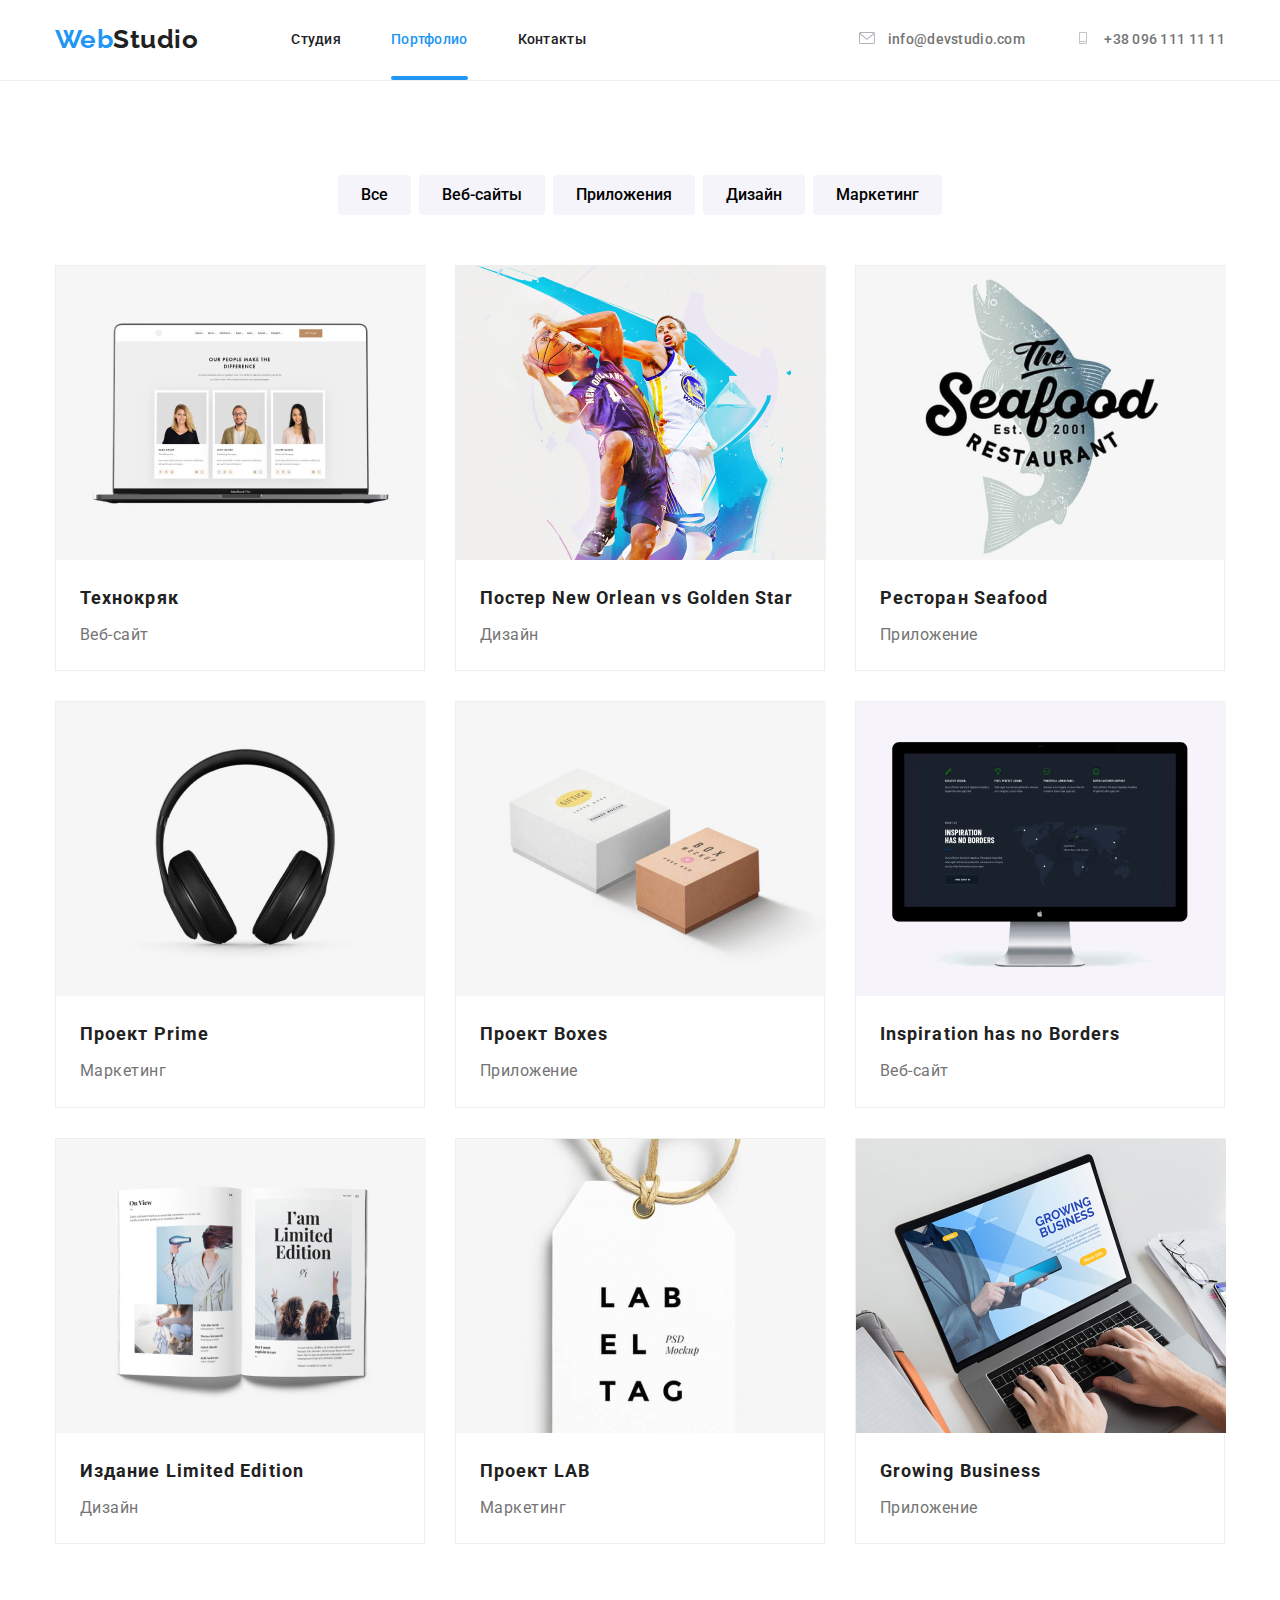
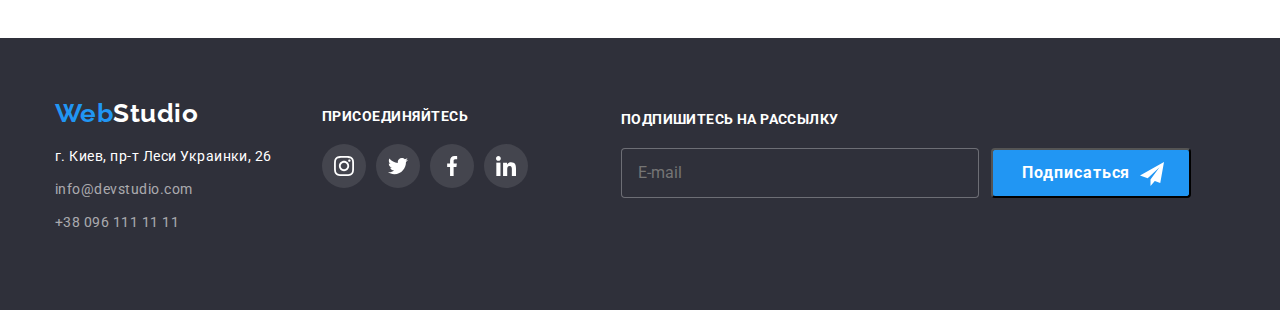
==== portfolio.html @ 2c4e2c02 "перенос файлов из дз7" ====
<!DOCTYPE html>
<html lang="ru">
<head>
    <meta charset="UTF-8">
    <meta name="viewport" content="width=device-width, initial-scale=1.0">
    <title>Document</title>
    <link href="https://fonts.googleapis.com/css2?family=Raleway:wght@700&family=Roboto:wght@400;500;700;900&display=swap" rel="stylesheet">
    <link rel="stylesheet" href="https://cdnjs.cloudflare.com/ajax/libs/modern-normalize/1.0.0/modern-normalize.min.css">
    <link rel="stylesheet" href="./css/main.min.css">
</head>
<body class="body">
    <!--шапка сайта-->
    <header class="page-header">
        <div class="container main-nav">
            <nav class="main-nav">
                <a class="link-logo" href="./index.html"> <span class="logo-web">Web</span>Studio
                </a>
    
                <ul class="site-nav list">
                    <li class="navigation-list"> <a href="./index.html" class="links-transition menu-link">Студия</a></li>
                    <li class="navigation-list"> <a href="./portfolio.html" class="current links-transition menu-link">Портфолио</a></li>
                    <li class="navigation-list"> <a href="" class="links-transition menu-link">Контакты</a></li>
                </ul>
            </nav>
    
        <ul class="auth-nav list">
            <li class="list-contacts">
                <a class="link-auth-nav-svg links-transition" href="mailto:info@devstudio.com">
                    <svg class="auth-nav-svg">
                        <use href="./image/sprite.svg#icon-mail"></use>
                    </svg>
                    info@devstudio.com</a></li>
            <li class="list-contacts">
                <a class="link-auth-nav-svg links-transition" href="tel:+380961111111">
                    <svg class="auth-nav-svg">
                        <use href="./image/sprite.svg#icon-tel"></use>
                    </svg>
                    +38 096 111 11 11</a>
            </li>
        </ul>
        </div>
    </header>
    <main>
        <!--панель переключения -->
        <section class="section section-button">
            <div class="container">
            <h1 class="hidden-title"> Все портфолио студии</h1>
                <ul class="list button-list">
                <li class="list-our-button"> <button class="switch-button" type="button">Все</button></li>
                <li class="list-our-button"> <button class="switch-button" type="button">Веб-сайты</button></li>
                <li class="list-our-button"> <button class="switch-button" type="button">Приложения</button></li>
                <li class="list-our-button"> <button class="switch-button" type="button">Дизайн</button></li>
                <li class="list-our-button"> <button class="switch-button" type="button">Маркетинг</button></li>
            </ul>
            </div>
        </section>
        <!--все портфолио-->
        <section class="section section-cards"> 
            <div class="container">
            <ul class="list all-portfolio-list">
                <li class="box portfolio-card">           
                    <a class="portfolio-link" href="">
                        <div class="image-thumb">
                        <img src="./image/portfolio1.jpg" alt="отображен веб-сайт Технокряк на ноутбуке" width="370">
                        <p class="overlay">Технокряк это современная площадка распространения коронавируса. Компании используют эту платформу для цифрового
                        шпионажа и атак на защищённые сервера конкурентов.</p>
                        </div>
                    <div class="portfolio-padding">
                    <h2 class="portfolio-name">Технокряк</h2>
                    <p class="section-text-type">Веб-сайт</p>
                    </div>
                    </a>
                </li>
                <li class="box portfolio-card">
                    <a class="portfolio-link" href=""><img src="./image/portfolio2.jpg" alt="изображение постера Новый Орлеан" width="370">
                    <div class="portfolio-padding">  
                    <h2 class="portfolio-name">Постер New Orlean vs Golden Star</h2>
                    <p class="section-text-type"> Дизайн</p>
                    </div>
                    </a>
                </li>
                <li class="box portfolio-card">
                    <a class="portfolio-link" href=""><img src="./image/portfolio3.jpg" alt="логотип ресторана СиФуд" width="370">
                    <div class="portfolio-padding">
                    <h2 class="portfolio-name">Ресторан Seafood</h2>
                    <p class="section-text-type">Приложение</p>
                    </div>
                    </a>
                </li>
                <li class="box portfolio-card">
                    <a class="portfolio-link" href=""><img src="./image/portfolio4.jpg" alt="большие наушники" width="370">
                    <div class="portfolio-padding">   
                    <h2 class="portfolio-name">Проект Prime</h2>
                    <p class="section-text-type">Маркетинг</p>
                    </div>
                    </a>
                </li>
                <li class="box portfolio-card">
                    <a class="portfolio-link" href=""><img src="./image/portfolio5.jpg" alt="две коробки" width="370">
                    <div class="portfolio-padding">
                    <h2 class="portfolio-name">Проект Boxes</h2>
                    <p class="section-text-type">Приложение</p>
                    </div>
                    </a>
                </li>
                <li class="box portfolio-card">
                    <a class="portfolio-link" href=""><img src="./image/portfolio6.jpg" alt="монитор компьютера" width="370">
                    <div class="portfolio-padding">
                    <h2 class="portfolio-name">Inspiration has no Borders</h2>
                    <p class="section-text-type">Веб-сайт</p>
                    </div>
                    </a>
                </li>
                <li class="box portfolio-card">
                    <a class="portfolio-link" href=""><img src="./image/portfolio7.jpg" alt="раскрытый журнал" width="370">
                    
                    <div class="portfolio-padding">    
                    <h2 class="portfolio-name">Издание Limited Edition</h2>
                    <p class="section-text-type">Дизайн</p>
                    </div>
                    </a>
                </li>
                <li class="box portfolio-card">
                    <a class="portfolio-link" href=""><img src="./image/portfolio8.jpg" alt="карточка с логотипом лаб" width="370">
                    <div class="portfolio-padding">
                    <h2 class="portfolio-name">Проект LAB</h2>
                    <p class="section-text-type">Маркетинг</p>
                    </div>
                    </a>
                </li>
                <li class="box portfolio-card">
                    <a class="portfolio-link" href=""><img src="./image/portfolio9.jpg" alt="человек работает за ноутбуком" width="370">
                    <div class="portfolio-padding">
                    <h2 class="portfolio-name">Growing Business</h2>
                    <p class="section-text-type">Приложение</p>
                    </div>
                    </a>
                </li>
            </ul>
            </div>
        </section>
    </main>
    <!--Футер-->
    <footer class="page-footer">
        <div class=" container all-footer-container">
            <div class="box-adress-main">
                <a class="logo-footer" href="./index.html">
                    <span class="logo-web">Web</span>Studio
                </a>
                <address>
                    <ul class="adress-ul">
                        <li class="adress-items"><a class="address" href="https://goo.gl/maps/zpj7TdcQ5fywLmtB6"
                                target="_blank">г. Киев, пр-т Леси Украинки, 26</a></li>
                        <li class="adress-items"><a class="address-auth"
                                href="mailto:info@devstudio.com">info@devstudio.com</a></li>
                        <li class="adress-items"><a class="address-auth" href="tel:+380961111111">+38 096 111 11 11</a></li>
                    </ul>
                </address>
            </div>
            <div class="box-social-link">
                <p class="text-footer">присоединяйтесь</p>
                <ul class="list list-social-footer">
                    <li class="list-item-footer">
                        <a href="" class="social-item-footer">
                            <svg class="social-svg-footer">
                                <use href="./image/sprite.svg#icon-instagram2"></use>
                            </svg>
                        </a>
                    </li>
                    <li class="list-item-footer">
                        <a href="" class="social-item-footer">
                            <svg class="social-svg-footer">
                                <use href="./image/sprite.svg#icon-twitter1"></use>
                            </svg>
                        </a>
                    </li>
                    <li class="list-item-footer">
                        <a href="" class="social-item-footer">
                            <svg class="social-svg-footer">
                                <use href="./image/sprite.svg#icon-facebook1"></use>
                            </svg>
                        </a>
                    </li>
                    <li class="list-item-footer">
                        <a href="" class="social-item-footer">
                            <svg class="social-svg-footer">
                                <use href="./image/sprite.svg#icon-linkedin1"></use>
                            </svg>
                        </a>
                    </li>
                </ul>
            </div>
            <div class="box-mailing">
                <p class="text-mailing">Подпишитесь на рассылку</p>
                <form class="mailing-btn-wraper" action="#">
                    <label class="mailing-label">
                        <input type="mail" name="E-mail" class="mail-input-wraper" placeholder="E-mail">
                    </label>
                    <button type="submit" class="btn-for-mailing">Подписаться
                        <span class="position-svg-icon"><svg class="my-send-icon">
                                <use href="./image/sprite.svg#icon-icon-telegram"></use>
                            </svg>
                        </span>
                    </button>
                </form>
            </div>
        </div>
    </footer>
</body>

</html>
---- css/main.min.css ----
html{box-sizing:border-box}*,*::before,*::after{box-sizing:inherit}*::before,*::after{margin:0;padding:0}img{display:block}.body{color:var(--primary-text-color);background:var(--bg-primary);font-family:Roboto, sans-serif;font-weight:700;letter-spacing:0.03em;margin:0}input{font-family:inherit}.list{list-style:none;margin:0;padding:0}.container{width:1200px;padding-left:15px;padding-right:15px;margin-left:auto;margin-right:auto}:root{--primary-text-color: #212121;--secondary-text-color: #757575;--accent-color: #2196f3;--secondary-accent-color: #ffffff;--contacts-text-footer: rgba(255, 255, 255, 0.6);--bg-header: #ffffff;--bg-hero: #c4c4c4;--bg-footer: #2f303a;--bg-primary: #ffffff;--bg-secondary: #f5f4fa;--bg-box: #ffffff;--border-bottom: #ececec;--shadow: rgba(47, 48, 58, 0.4);--border-clients: #afb1b8;--logo-color: #afb1b8}.visually-hidden{position:absolute !important;clip:rect(1px 1px 1px 1px);clip:rect(1px, 1px, 1px, 1px);padding:0 !important;border:0 !important;height:1px !important;width:1px !important;overflow:hidden}.link-logo{color:var(--primary-text-color);text-decoration:none;font-family:Raleway, sans-serif;font-size:26px;line-height:1.19;margin-right:93px;padding-top:24px;padding-bottom:25px;transition:color 250ms cubic-bezier(0.4, 0, 0.2, 1)}.link-logo:hover,.link-logo:focus{color:var(--accent-color)}.logo-web{color:var(--accent-color);font-family:Raleway, sans-serif;font-size:26px;line-height:1.19}.logo-web:hover,.logo-web:focus{color:var(--accent-color)}.logo-footer{color:var(--secondary-accent-color);text-decoration:none;font-family:Raleway, sans-serif;font-size:26px;line-height:1.19;margin-bottom:20px;transition:color 250ms cubic-bezier(0.4, 0, 0.2, 1)}.logo-footer:hover,.logo-footer:focus{color:var(--accent-color)}.page-header{text-decoration-color:none;background:var(--bg-header);border-bottom:1px solid var(--border-bottom);margin:0px;padding:0px}.main-nav{display:flex;align-items:center}.site-nav a{color:var(--primary-text-color);text-decoration:none;font-weight:500;font-size:14px;line-height:1.14;letter-spacing:0.02em;display:block;padding-top:32px;padding-bottom:32px}.navigation-list{margin-right:50px;padding:0px}.navigation-list:last-child{margin-right:0px}.links-transition{transition:color 250ms cubic-bezier(0.4, 0, 0.2, 1)}.menu-link{position:relative}.menu-link::after{content:"";display:block;width:100%;height:4px;border-radius:2px;background-color:var(--accent-color);position:absolute;left:0;bottom:0;opacity:0;transition:color 250ms cubic-bezier(0.4, 0, 0.2, 1)}.menu-link:hover::after{opacity:1;color:var(--accent-color)}.current::after{opacity:1;color:var(--accent-color)}.site-nav{display:flex}.site-nav a:hover,.site-nav a:focus{color:var(--accent-color)}.site-nav .current{color:var(--accent-color)}.auth-nav{display:flex;margin-left:auto}.auth-nav-svg{fill:var(--logo-color);width:16px;height:12px;margin-right:10px}.link-auth-nav-svg:hover svg,.link-auth-nav-svg:focus svg{fill:var(--accent-color)}.list-contacts{display:flex}.list-contacts:hover,.list-contacts:focus{fill:var(--accent-color)}.auth-nav .list-contacts+.list-contacts{margin-left:50px}.auth-nav a{color:var(--secondary-text-color);text-decoration:none;font-weight:500;font-size:14px;line-height:1.14;letter-spacing:0.02em;padding-top:32px;padding-bottom:32px}.auth-nav a:hover,.auth-nav a:focus{color:var(--accent-color)}.hero{background:var(--bg-hero);text-align:center;background-image:linear-gradient(to right, var(--shadow), var(--shadow)),url(../image/img-bg.jpg);max-width:1600px;height:600px;background-repeat:no-repeat;background-size:cover;background-position:x 0px y 80px;margin-right:auto;margin-left:auto;padding-top:200px;padding-bottom:200px}.hero-title{color:var(--secondary-accent-color);font-weight:900;font-size:44px;line-height:1.36;text-align:center;letter-spacing:0.06em;text-transform:uppercase;margin-top:0;margin-bottom:30px;padding-left:0px;padding-right:0px}.hero-button{display:inline-block;color:var(--secondary-accent-color);background:var(--accent-color);border-radius:4px;padding-left:32px;padding-right:32px;padding-top:10px;padding-bottom:10px;min-width:136px;border:1px solid transparent;cursor:pointer;font-family:inherit;font-weight:700;font-size:16px;line-height:1.88;text-align:center;letter-spacing:0.06em}.section{padding-top:94px;margin-bottom:0px}.benefits{display:flex}.list-box-first{width:270px}.list-box-first+.list-box-first{margin:0px 0px 0px 30px;padding:0px}.list-box-first::before{display:block;content:"";height:120px;background-color:var(--bg-secondary);background-size:70px 70px;background-repeat:no-repeat;background-position:center;border-radius:4px;margin:0px 0px 30px 0px}.list-item-svg1::before{background-image:url(../image/svg1.svg)}.list-item-clock2::before{background-image:url(../image/clock2.svg)}.list-item-diagram3::before{background-image:url(../image/diagram3.svg)}.list-item-astronaut4::before{background-image:url(../image/astronaut4.svg)}.section-title{font-size:14px;line-height:1.14;text-transform:uppercase;margin:0px 0px 10px 0px;padding:0px}.section-text{color:var(--secondary-text-color);font-weight:400;font-size:14px;line-height:1.71;margin:0px;padding:0px}.section-main-title{font-size:36px;line-height:1.17;text-align:center;margin-bottom:50px;margin-top:0px;padding:0px}.images-work{display:flex}.list-box-secondary+.list-box-secondary{margin:0px 0px 0px 30px;padding:0px}.pading{padding-bottom:94px}.work-thumb{position:relative}.wraper-text-name{width:370px;height:70px;background-color:rgba(47,48,58,0.8);position:absolute;display:flex;bottom:0;left:0}.text-name{display:flex;justify-content:center;align-items:center;font-style:normal;font-weight:700;font-size:14px;line-height:1.17;text-align:center;text-transform:uppercase;margin:auto;padding:0px;color:var(--secondary-accent-color)}.section-team{background:var(--bg-secondary);margin:0px;padding-top:94px;padding-bottom:94px}.secondary-margine{margin-top:0px}.team-boxes{display:flex}.team-items{width:270px;text-align:center;box-shadow:0px 1px 3px rgba(0,0,0,0.12),0px 1px 1px rgba(0,0,0,0.14),0px 2px 1px rgba(0,0,0,0.2);border-radius:0px 0px 4px 4px}.team-items+.team-items{margin:0px 0px 0px 30px}.team-name{font-weight:500;font-size:16px;line-height:1.19;margin-top:30px;margin-bottom:10px;padding:0px}.section-text-profession{color:var(--secondary-text-color);font-weight:400;font-size:16px;line-height:1.19;margin-bottom:16px;padding:0px}.social-list{display:flex;justify-content:space-between}.social-list-svg{fill:var(--logo-color);width:20px;height:20px;transition:fill 250ms cubic-bezier(0.4, 0, 0.2, 1)}.social-list-link{display:flex;justify-content:center;align-items:center;width:44px;height:44px;border-radius:50%;transition:background-color 250ms cubic-bezier(0.4, 0, 0.2, 1)}.social-list-link:hover,.social-list-link:focus{background-color:var(--accent-color)}.social-list-link:hover svg,.social-list-link:focus svg{fill:var(--secondary-accent-color)}.team-list-content-wrapper{padding-left:32px;padding-right:32px;padding-bottom:30px}.third-margin{margin:0px 0px 50px 0px}.section-clients{margin:0px;padding-top:94px;padding-bottom:94px}.clients-box{display:flex;justify-content:center}.clients-link{display:flex;justify-content:center;align-items:center;width:168px;height:90px}.clients-link:hover svg,.clients-link:focus svg{fill:var(--accent-color)}.clients-list-icon{fill:var(--logo-color);transition:fill 250ms cubic-bezier(0.4, 0, 0.2, 1)}.clients-list-icon:hover,.clients-list-icon:focus{fill:var(--accent-color)}.clients-margin{border:1px solid var(--border-clients);border-radius:4px;transition:color 250ms cubic-bezier(0.4, 0, 0.2, 1)}.clients-margin:hover,.clients-margin:focus{border:1px solid var(--accent-color)}.clients-margin+.clients-margin{margin:0px 0px 0px 30px}.page-footer{background:var(--bg-footer);padding-top:60px;padding-bottom:60px}.adress-ul{list-style:none;text-decoration:none;margin-left:0px;padding-left:0px}.adress-items{margin-bottom:9px}.adress-items:last-child{margin-bottom:0px}.address{color:var(--secondary-accent-color);text-decoration:none;font-style:normal;font-weight:400;font-size:14px;line-height:1.71;margin:0px}.address-auth{color:var(--contacts-text-footer);text-decoration:none;font-style:normal;font-weight:400;font-size:14px;line-height:1.71}.text-footer{color:var(--secondary-accent-color);font-style:normal;font-weight:700;font-size:14px;line-height:1.17;text-transform:uppercase;margin:0px}.box-social-link{margin-left:50px;padding-top:10px}.list-social-footer{display:flex;justify-content:flex-start;align-items:center;margin-top:20px}.social-item-footer{display:flex;justify-content:center;align-items:center;width:44px;height:44px;border-radius:50%}.social-item-footer:hover,.social-item-footer:focus{fill:var(--accent-color)}.list-item-footer{justify-content:flex-start;align-items:center;border-radius:50%;margin-right:10px;width:44px;height:44px;background-color:rgba(255,255,255,0.1);transition:background-color 250ms cubic-bezier(0.4, 0, 0.2, 1)}.list-item-footer:last-child{margin-right:0px}.list-item-footer:hover,.list-item-footer:focus{background-color:var(--accent-color)}.social-svg-footer{fill:var(--secondary-accent-color);width:20px;height:20px;transition:fill 250ms cubic-bezier(0.4, 0, 0.2, 1)}.social-svg-footer:hover,.social-svg-footer:focus{fill:var(--secondary-accent-color)}.all-footer-container{display:flex}.footer-adress{padding-top:60px;padding-bottom:60px}.box-mailing{margin-left:93px}.mailing-btn-wraper{display:flex}.text-mailing{font-size:14px;line-height:1.14;letter-spacing:0.03em;text-transform:uppercase;color:var(--secondary-accent-color);margin-bottom:20px}.btn-for-mailing{display:flex;position:relative;width:200px;height:50px;background-color:var(--accent-color);font-family:Roboto, sans-serif;font-weight:700;font-size:16px;line-height:1.88;align-items:center;text-align:center;letter-spacing:0.06em;outline:none;color:var(--secondary-accent-color);border-radius:4px;margin-left:12px;padding:10px 62px 10px 29px}.mail-input-wraper{display:flex;width:358px;height:50px;border:1px solid rgba(255,255,255,0.3);border-radius:4px;background-color:var(--bg-footer);padding-left:16px;color:rgba(117,117,117,0.5)}.position-svg-icon{padding-left:10px;padding-top:13px;align-items:center;justify-content:center}.my-send-icon{width:24px;height:24px}.hidden-title{display:none}.button-list{display:flex;justify-content:center}.section-button{padding-top:94px;padding-bottom:50px}.switch-button{background:var(--bg-secondary);border-radius:4px;border:1px solid transparent;font-family:inherit;font-weight:500;font-size:16px;line-height:1.63;text-align:center;padding:6px 22px 6px 22px;cursor:pointer;transition:color 250ms cubic-bezier(0.4, 0, 0.2, 1),background-color 250ms cubic-bezier(0.4, 0, 0.2, 1)}.switch-button:hover,.switch-button:focus{background-color:var(--accent-color);color:var(--secondary-accent-color)}.list-our-button+.list-our-button{margin-left:8px}.all-portfolio-list{display:flex;flex-wrap:wrap}.box{background:var(--bg-box);margin:0px;padding:0px}.box a{margin:0px;padding:0px}.portfolio-card{width:370px;margin-right:30px;margin-bottom:30px;border:1px solid #eeeeee}.portfolio-card:hover{border:1px solid #eeeeee;box-shadow:0px 1px 1px rgba(0,0,0,0.12),0px 4px 4px rgba(0,0,0,0.06),1px 4px 6px rgba(0,0,0,0.16)}.portfolio-card:nth-child(3){margin-right:-30px}.portfolio-card:nth-child(6){margin-right:-30px}.portfolio-card:nth-child(9){margin-right:-30px}.portfolio-card:nth-last-child(-n+3){margin-bottom:0px}.section-cards{margin:0px;padding-top:0px;padding-bottom:94px}.portfolio-link{color:var(--primary-text-color);background:var(--bg-box);text-decoration:none;margin:0px;padding:0px}.portfolio-name{font-size:18px;line-height:2;letter-spacing:0.06em;margin:0px}.section-text-type{color:var(--secondary-text-color);font-weight:400;font-size:16px;line-height:1.89;margin-top:4px;margin-bottom:0px}.portfolio-padding{padding-top:20px;padding-bottom:20px;padding-left:24px;padding-right:24px}.image-thumb{position:relative;width:370px;height:294px;overflow:hidden}.image-thumb>.overlay{position:absolute;font-weight:400;font-size:18px;line-height:1.55;color:var(--bg-secondary);background-color:var(--accent-color);top:0;left:0;width:100%;height:100%;margin:0;padding:63px 24px;transform:translateY(100%);transition:250ms ease;opacity:0}.image-thumb:hover>.overlay{opacity:1;transform:translateY(0%)}.backdrop{width:100%;height:100%;background-color:rgba(0,0,0,0.2);position:fixed;top:0;left:0;transition:all 300ms linear}.modal{position:absolute;top:50%;left:50%;transform:translate(-50%, -50%);width:528px;min-height:581px;background:var(--secondary-accent-color);box-shadow:0px 1px 3px rgba(0,0,0,0.12),0px 1px 1px rgba(0,0,0,0.14),0px 2px 1px rgba(0,0,0,0.2);border-radius:4px}.modal-button-close{position:absolute;top:8px;right:8px;width:30px;height:30px;background:var(--bg-secondary);border:1px solid rgba(0,0,0,0.1);border-radius:50%;cursor:pointer}.modal-button-close:focus svg{fill:var(--accent-color)}.is-hidden{opacity:0;visibility:hidden;pointer-events:none}.form-title{font-family:Roboto, sans-serif;font-weight:bold;font-size:20px;line-height:1.15;text-align:center;letter-spacing:0.03em;padding:40px 40px 0px 40px;margin:0}.modal-form{display:flex;flex-direction:column;padding:12px 40px 40px 40px}.modal-form-label{font-family:Roboto, sans-serif;font-weight:400;font-size:12px;line-height:1.15;letter-spacing:0.01em;color:var(--secondary-text-color)}.modal-form-label+.modal-form-label{padding-top:10px}.modal-form-input{border:1px solid rgba(33,33,33,0.2);border-radius:4px;width:100%;height:40px;padding-left:42px}.modal-form-input:focus{outline:none;border-color:var(--accent-color)}.modal-form-input:focus+.modal-form-icon{fill:var(--accent-color)}.modal-for-comment{margin-top:4px}.modal-for-comment:focus{outline:none;border-color:var(--accent-color)}.modal-icon-wraper{position:relative;display:block;margin-top:4px}.modal-form-icon{display:block;width:12px;height:12px;position:absolute;top:50%;left:16px;transform:translate(-50%, -50%)}.my-checkmark{position:absolute;width:11px;height:8px;top:50%;left:7px;transform:translate(-50%, -50%);fill:var(--secondary-accent-color)}.modal-for-comment{border:1px solid rgba(33,33,33,0.2);border-radius:4px;width:100%;height:120px;resize:none;padding:12px 16px}.modal-for-comment::placeholder{font-family:Roboto, sans-serif;font-style:normal;font-weight:400;font-size:12px;line-height:1.17;letter-spacing:0.01em;color:rgba(117,117,117,0.5)}.contact-form-policy-label{position:relative;display:flex;align-items:center;margin-top:20px;margin-bottom:30px;justify-content:center;font-weight:400;font-size:14px;line-height:1.71;letter-spacing:0.03em;color:var(--secondary-text-color)}.contact-form-policy-label::before{content:"";display:block;width:16px;height:15px;border-radius:2px;margin-right:7px;background-image:url(../image/square.svg)}.modal-form-policy:checked+.contact-form-policy-label::before{background-color:var(--accent-color);background-image:url(../image/my-mark.svg);background-repeat:no-repeat;background-position:50% 50%}.agreement-condition{display:flex;color:var(--accent-color)}.modal-form-button{font-family:Roboto, sans-serif;font-weight:700;font-size:16px;line-height:1.89;display:flex;justify-content:center;align-items:center;text-align:center;letter-spacing:0.06em;color:var(--secondary-accent-color);background-color:var(--accent-color);padding:10px 55px 10px 56px;box-shadow:0px 4px 4px rgba(0,0,0,0.15);border-radius:4px;width:200px;height:50px;margin:auto}
/*# sourceMappingURL=main.min.css.map */
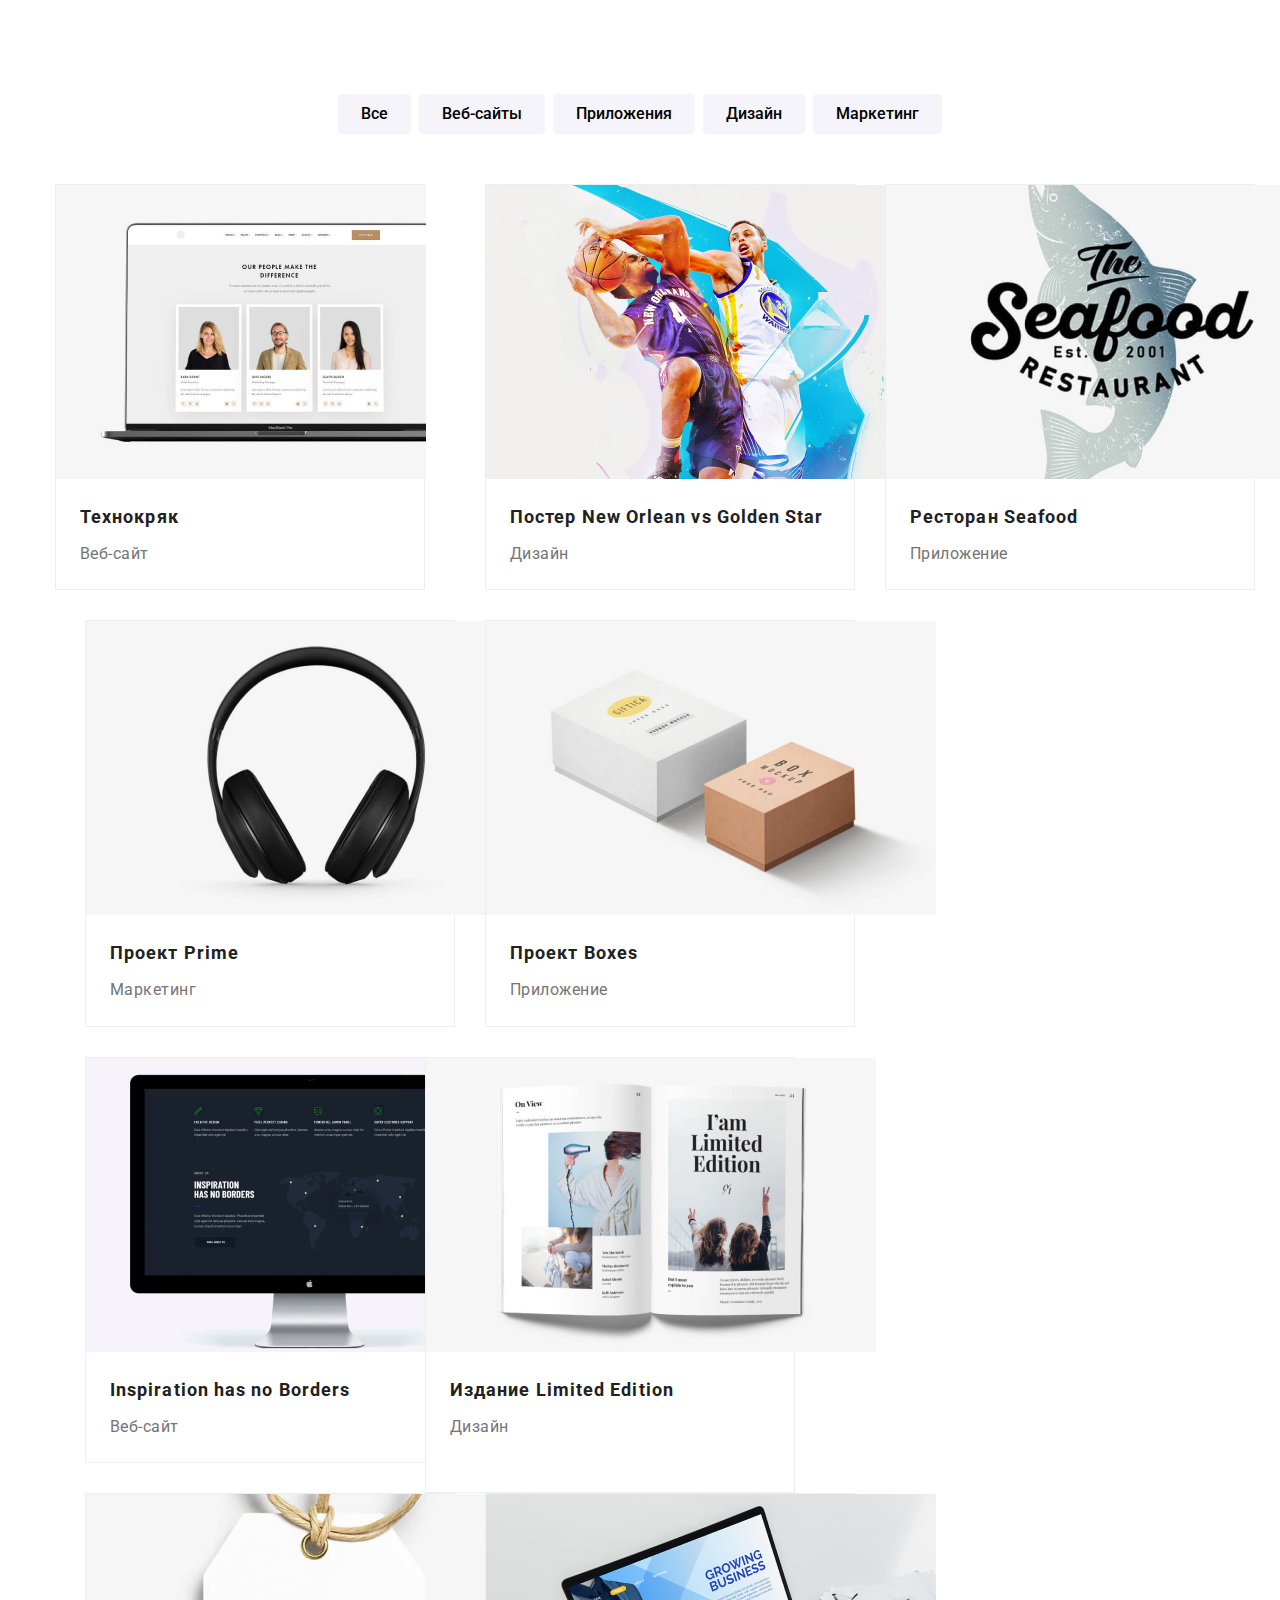
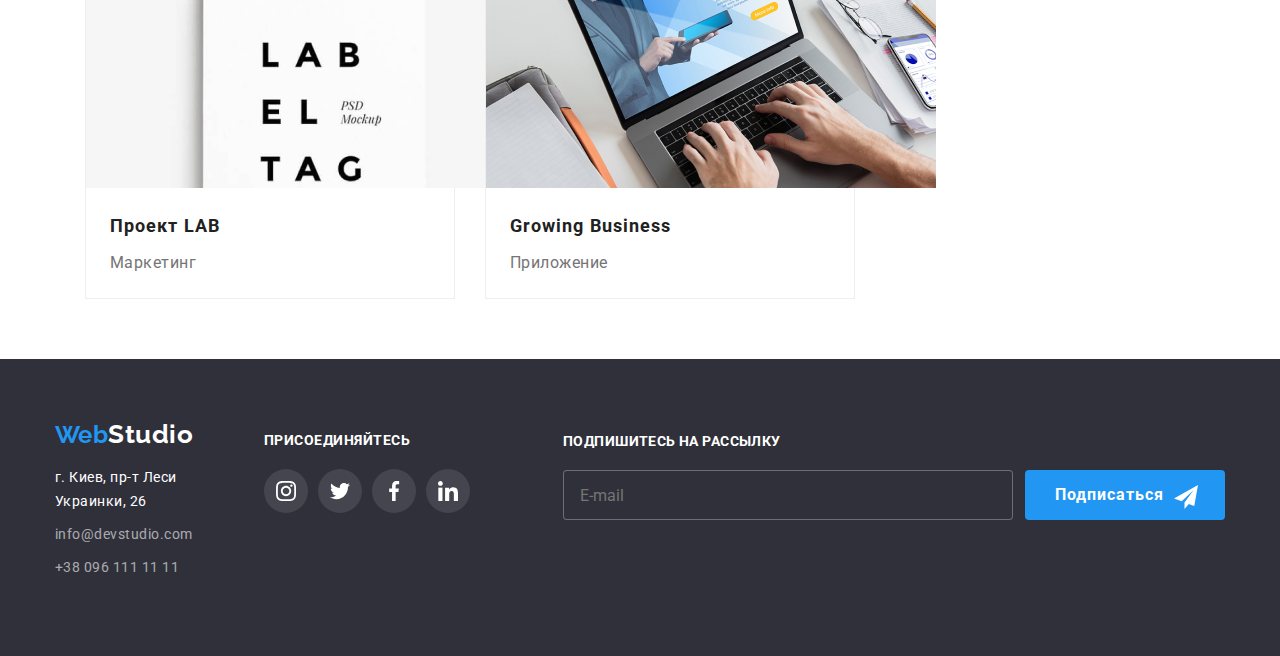
==== commit 9f5dcb69: "изменения стили" ====
--- a/portfolio.html
+++ b/portfolio.html
@@ -10,7 +10,7 @@
 </head>
 <body class="body">
     <!--шапка сайта-->
-    <header class="page-header">
+   <!-- <header class="page-header">
         <div class="container main-nav">
             <nav class="main-nav">
                 <a class="link-logo" href="./index.html"> <span class="logo-web">Web</span>Studio
@@ -39,7 +39,7 @@
             </li>
         </ul>
         </div>
-    </header>
+    </header>-->
     <main>
         <!--панель переключения -->
         <section class="section section-button">
@@ -61,7 +61,15 @@
                 <li class="box portfolio-card">           
                     <a class="portfolio-link" href="">
                         <div class="image-thumb">
-                        <img src="./image/portfolio1.jpg" alt="отображен веб-сайт Технокряк на ноутбуке" width="370">
+                        <picture class="picture">
+                            <source srcset="./image/portfolio/portfolio1-mobile.jpg 1x, ./image/portfolio/portfolio1-mobile@2x.jpg 2x" 
+                            media="(min-width:1200px)">
+                            <source srcset="./image/portfolio/portfolio1-tablet.jpg 1x, ./image/portfolio/portfolio1-tablet@2x.jpg 2x" 
+                            media="(min-width:768px)">
+                            <source srcset="./image/portfolio/portfolio1-desktop.jpg 1x, ./image/portfolio/portfolio1-desktop@2x.jpg 2x" 
+                            media="(min-width:320px)">
+                        <img src="./image/portfolio1.jpg" alt="отображен веб-сайт Технокряк на ноутбуке">
+                        </picture>
                         <p class="overlay">Технокряк это современная площадка распространения коронавируса. Компании используют эту платформу для цифрового
                         шпионажа и атак на защищённые сервера конкурентов.</p>
                         </div>
@@ -72,7 +80,16 @@
                     </a>
                 </li>
                 <li class="box portfolio-card">
-                    <a class="portfolio-link" href=""><img src="./image/portfolio2.jpg" alt="изображение постера Новый Орлеан" width="370">
+                    <a class="portfolio-link" href="">
+                        <picture class="picture">
+                            <source srcset="./image/portfolio/portfolio2-mobile.jpg 1x, ./image/portfolio/portfolio2-mobile@2x.jpg 2x"
+                                media="(min-width:1200px)">
+                            <source srcset="./image/portfolio/portfolio2-tablet.jpg 1x, ./image/portfolio/portfolio2-tablet@2x.jpg 2x"
+                                media="(min-width:768px)">
+                            <source srcset="./image/portfolio/portfolio2-desktop.jpg 1x, ./image/portfolio/portfolio2-desktop@2x.jpg 2x"
+                                media="(min-width:320px)">
+                        <img src="./image/portfolio2.jpg" alt="изображение постера Новый Орлеан">
+                        </picture>
                     <div class="portfolio-padding">  
                     <h2 class="portfolio-name">Постер New Orlean vs Golden Star</h2>
                     <p class="section-text-type"> Дизайн</p>
@@ -80,7 +97,16 @@
                     </a>
                 </li>
                 <li class="box portfolio-card">
-                    <a class="portfolio-link" href=""><img src="./image/portfolio3.jpg" alt="логотип ресторана СиФуд" width="370">
+                    <a class="portfolio-link" href="">
+                        <picture class="picture">
+                            <source srcset="./image/portfolio/portfolio3-mobile.jpg 1x, ./image/portfolio/portfolio3-mobile@2x.jpg 2x"
+                                media="(min-width:1200px)">
+                            <source srcset="./image/portfolio/portfolio3-tablet.jpg 1x, ./image/portfolio/portfolio3-tablet@2x.jpg 2x"
+                                media="(min-width:768px)">
+                            <source srcset="./image/portfolio/portfolio3-desktop.jpg 1x, ./image/portfolio/portfolio3-desktop@2x.jpg 2x"
+                                media="(min-width:320px)">
+                        <img src="./image/portfolio3.jpg" alt="логотип ресторана СиФуд">
+                        </picture>
                     <div class="portfolio-padding">
                     <h2 class="portfolio-name">Ресторан Seafood</h2>
                     <p class="section-text-type">Приложение</p>
@@ -88,7 +114,16 @@
                     </a>
                 </li>
                 <li class="box portfolio-card">
-                    <a class="portfolio-link" href=""><img src="./image/portfolio4.jpg" alt="большие наушники" width="370">
+                    <a class="portfolio-link" href="">
+                        <picture class="picture">
+                            <source srcset="./image/portfolio/portfolio4-mobile.jpg 1x, ./image/portfolio/portfolio4-mobile@2x.jpg 2x"
+                                media="(min-width:1200px)">
+                            <source srcset="./image/portfolio/portfolio4-tablet.jpg 1x, ./image/portfolio/portfolio4-tablet@2x.jpg 2x"
+                                media="(min-width:768px)">
+                            <source srcset="./image/portfolio/portfolio4-desktop.jpg 1x, ./image/portfolio/portfolio4-desktop@2x.jpg 2x"
+                                media="(min-width:320px)">
+                        <img src="./image/portfolio4.jpg" alt="большие наушники">
+                        </picture>
                     <div class="portfolio-padding">   
                     <h2 class="portfolio-name">Проект Prime</h2>
                     <p class="section-text-type">Маркетинг</p>
@@ -96,7 +131,16 @@
                     </a>
                 </li>
                 <li class="box portfolio-card">
-                    <a class="portfolio-link" href=""><img src="./image/portfolio5.jpg" alt="две коробки" width="370">
+                    <a class="portfolio-link" href="">
+                        <picture class="picture">
+                            <source srcset="./image/portfolio/portfolio5-mobile.jpg 1x, ./image/portfolio/portfolio5-mobile@2x.jpg 2x"
+                                media="(min-width:1200px)">
+                            <source srcset="./image/portfolio/portfolio5-tablet.jpg 1x, ./image/portfolio/portfolio5-tablet@2x.jpg 2x"
+                                media="(min-width:768px)">
+                            <source srcset="./image/portfolio/portfolio5-desktop.jpg 1x, ./image/portfolio/portfolio5-desktop@2x.jpg 2x"
+                                media="(min-width:320px)">
+                        <img src="./image/portfolio5.jpg" alt="две коробки">
+                        </picture>
                     <div class="portfolio-padding">
                     <h2 class="portfolio-name">Проект Boxes</h2>
                     <p class="section-text-type">Приложение</p>
@@ -104,7 +148,16 @@
                     </a>
                 </li>
                 <li class="box portfolio-card">
-                    <a class="portfolio-link" href=""><img src="./image/portfolio6.jpg" alt="монитор компьютера" width="370">
+                    <a class="portfolio-link" href="">
+                        <picture class="picture">
+                            <source srcset="./image/portfolio/portfolio6-mobile.jpg 1x, ./image/portfolio/portfolio6-mobile@2x.jpg 2x"
+                                media="(min-width:1200px)">
+                            <source srcset="./image/portfolio/portfolio6-tablet.jpg 1x, ./image/portfolio/portfolio6-tablet@2x.jpg 2x"
+                                media="(min-width:768px)">
+                            <source srcset="./image/portfolio/portfolio6-desktop.jpg 1x, ./image/portfolio/portfolio6-desktop@2x.jpg 2x"
+                                media="(min-width:320px)">
+                        <img src="./image/portfolio6.jpg" alt="монитор компьютера">
+                        </picture>
                     <div class="portfolio-padding">
                     <h2 class="portfolio-name">Inspiration has no Borders</h2>
                     <p class="section-text-type">Веб-сайт</p>
@@ -112,8 +165,16 @@
                     </a>
                 </li>
                 <li class="box portfolio-card">
-                    <a class="portfolio-link" href=""><img src="./image/portfolio7.jpg" alt="раскрытый журнал" width="370">
-                    
+                    <a class="portfolio-link" href="">
+                        <picture class="picture">
+                            <source srcset="./image/portfolio/portfolio7-mobile.jpg 1x, ./image/portfolio/portfolio7-mobile@2x.jpg 2x"
+                                media="(min-width:1200px)">
+                            <source srcset="./image/portfolio/portfolio7-tablet.jpg 1x, ./image/portfolio/portfolio7-tablet@2x.jpg 2x"
+                                media="(min-width:768px)">
+                            <source srcset="./image/portfolio/portfolio7-desktop.jpg 1x, ./image/portfolio/portfolio7-desktop@2x.jpg 2x"
+                                media="(min-width:320px)">
+                        <img src="./image/portfolio7.jpg" alt="раскрытый журнал">
+                        </picture>
                     <div class="portfolio-padding">    
                     <h2 class="portfolio-name">Издание Limited Edition</h2>
                     <p class="section-text-type">Дизайн</p>
@@ -121,7 +182,16 @@
                     </a>
                 </li>
                 <li class="box portfolio-card">
-                    <a class="portfolio-link" href=""><img src="./image/portfolio8.jpg" alt="карточка с логотипом лаб" width="370">
+                    <a class="portfolio-link" href="">
+                        <picture class="picture">
+                            <source srcset="./image/portfolio/portfolio8-mobile.jpg 1x, ./image/portfolio/portfolio8-mobile@2x.jpg 2x"
+                                media="(min-width:1200px)">
+                            <source srcset="./image/portfolio/portfolio8-tablet.jpg 1x, ./image/portfolio/portfolio8-tablet@2x.jpg 2x"
+                                media="(min-width:768px)">
+                            <source srcset="./image/portfolio/portfolio8-desktop.jpg 1x, ./image/portfolio/portfolio8-desktop@2x.jpg 2x"
+                                media="(min-width:320px)">
+                        <img src="./image/portfolio8.jpg" alt="карточка с логотипом лаб">
+                        </picture>
                     <div class="portfolio-padding">
                     <h2 class="portfolio-name">Проект LAB</h2>
                     <p class="section-text-type">Маркетинг</p>
@@ -129,7 +199,16 @@
                     </a>
                 </li>
                 <li class="box portfolio-card">
-                    <a class="portfolio-link" href=""><img src="./image/portfolio9.jpg" alt="человек работает за ноутбуком" width="370">
+                    <a class="portfolio-link" href="">
+                        <picture class="picture">
+                            <source srcset="./image/portfolio/portfolio9-mobile.jpg 1x, ./image/portfolio/portfolio9-mobile@2x.jpg 2x"
+                                media="(min-width:1200px)">
+                            <source srcset="./image/portfolio/portfolio9-tablet.jpg 1x, ./image/portfolio/portfolio9-tablet@2x.jpg 2x"
+                                media="(min-width:768px)">
+                            <source srcset="./image/portfolio/portfolio9-desktop.jpg 1x, ./image/portfolio/portfolio9-desktop@2x.jpg 2x"
+                                media="(min-width:320px)">
+                        <img src="./image/portfolio9.jpg" alt="человек работает за ноутбуком">
+                        </picture>
                     <div class="portfolio-padding">
                     <h2 class="portfolio-name">Growing Business</h2>
                     <p class="section-text-type">Приложение</p>
--- a/css/main.min.css
+++ b/css/main.min.css
@@ -1,2 +1,2 @@
-html{box-sizing:border-box}*,*::before,*::after{box-sizing:inherit}*::before,*::after{margin:0;padding:0}img{display:block}.body{color:var(--primary-text-color);background:var(--bg-primary);font-family:Roboto, sans-serif;font-weight:700;letter-spacing:0.03em;margin:0}input{font-family:inherit}.list{list-style:none;margin:0;padding:0}.container{width:1200px;padding-left:15px;padding-right:15px;margin-left:auto;margin-right:auto}:root{--primary-text-color: #212121;--secondary-text-color: #757575;--accent-color: #2196f3;--secondary-accent-color: #ffffff;--contacts-text-footer: rgba(255, 255, 255, 0.6);--bg-header: #ffffff;--bg-hero: #c4c4c4;--bg-footer: #2f303a;--bg-primary: #ffffff;--bg-secondary: #f5f4fa;--bg-box: #ffffff;--border-bottom: #ececec;--shadow: rgba(47, 48, 58, 0.4);--border-clients: #afb1b8;--logo-color: #afb1b8}.visually-hidden{position:absolute !important;clip:rect(1px 1px 1px 1px);clip:rect(1px, 1px, 1px, 1px);padding:0 !important;border:0 !important;height:1px !important;width:1px !important;overflow:hidden}.link-logo{color:var(--primary-text-color);text-decoration:none;font-family:Raleway, sans-serif;font-size:26px;line-height:1.19;margin-right:93px;padding-top:24px;padding-bottom:25px;transition:color 250ms cubic-bezier(0.4, 0, 0.2, 1)}.link-logo:hover,.link-logo:focus{color:var(--accent-color)}.logo-web{color:var(--accent-color);font-family:Raleway, sans-serif;font-size:26px;line-height:1.19}.logo-web:hover,.logo-web:focus{color:var(--accent-color)}.logo-footer{color:var(--secondary-accent-color);text-decoration:none;font-family:Raleway, sans-serif;font-size:26px;line-height:1.19;margin-bottom:20px;transition:color 250ms cubic-bezier(0.4, 0, 0.2, 1)}.logo-footer:hover,.logo-footer:focus{color:var(--accent-color)}.page-header{text-decoration-color:none;background:var(--bg-header);border-bottom:1px solid var(--border-bottom);margin:0px;padding:0px}.main-nav{display:flex;align-items:center}.site-nav a{color:var(--primary-text-color);text-decoration:none;font-weight:500;font-size:14px;line-height:1.14;letter-spacing:0.02em;display:block;padding-top:32px;padding-bottom:32px}.navigation-list{margin-right:50px;padding:0px}.navigation-list:last-child{margin-right:0px}.links-transition{transition:color 250ms cubic-bezier(0.4, 0, 0.2, 1)}.menu-link{position:relative}.menu-link::after{content:"";display:block;width:100%;height:4px;border-radius:2px;background-color:var(--accent-color);position:absolute;left:0;bottom:0;opacity:0;transition:color 250ms cubic-bezier(0.4, 0, 0.2, 1)}.menu-link:hover::after{opacity:1;color:var(--accent-color)}.current::after{opacity:1;color:var(--accent-color)}.site-nav{display:flex}.site-nav a:hover,.site-nav a:focus{color:var(--accent-color)}.site-nav .current{color:var(--accent-color)}.auth-nav{display:flex;margin-left:auto}.auth-nav-svg{fill:var(--logo-color);width:16px;height:12px;margin-right:10px}.link-auth-nav-svg:hover svg,.link-auth-nav-svg:focus svg{fill:var(--accent-color)}.list-contacts{display:flex}.list-contacts:hover,.list-contacts:focus{fill:var(--accent-color)}.auth-nav .list-contacts+.list-contacts{margin-left:50px}.auth-nav a{color:var(--secondary-text-color);text-decoration:none;font-weight:500;font-size:14px;line-height:1.14;letter-spacing:0.02em;padding-top:32px;padding-bottom:32px}.auth-nav a:hover,.auth-nav a:focus{color:var(--accent-color)}.hero{background:var(--bg-hero);text-align:center;background-image:linear-gradient(to right, var(--shadow), var(--shadow)),url(../image/img-bg.jpg);max-width:1600px;height:600px;background-repeat:no-repeat;background-size:cover;background-position:x 0px y 80px;margin-right:auto;margin-left:auto;padding-top:200px;padding-bottom:200px}.hero-title{color:var(--secondary-accent-color);font-weight:900;font-size:44px;line-height:1.36;text-align:center;letter-spacing:0.06em;text-transform:uppercase;margin-top:0;margin-bottom:30px;padding-left:0px;padding-right:0px}.hero-button{display:inline-block;color:var(--secondary-accent-color);background:var(--accent-color);border-radius:4px;padding-left:32px;padding-right:32px;padding-top:10px;padding-bottom:10px;min-width:136px;border:1px solid transparent;cursor:pointer;font-family:inherit;font-weight:700;font-size:16px;line-height:1.88;text-align:center;letter-spacing:0.06em}.section{padding-top:94px;margin-bottom:0px}.benefits{display:flex}.list-box-first{width:270px}.list-box-first+.list-box-first{margin:0px 0px 0px 30px;padding:0px}.list-box-first::before{display:block;content:"";height:120px;background-color:var(--bg-secondary);background-size:70px 70px;background-repeat:no-repeat;background-position:center;border-radius:4px;margin:0px 0px 30px 0px}.list-item-svg1::before{background-image:url(../image/svg1.svg)}.list-item-clock2::before{background-image:url(../image/clock2.svg)}.list-item-diagram3::before{background-image:url(../image/diagram3.svg)}.list-item-astronaut4::before{background-image:url(../image/astronaut4.svg)}.section-title{font-size:14px;line-height:1.14;text-transform:uppercase;margin:0px 0px 10px 0px;padding:0px}.section-text{color:var(--secondary-text-color);font-weight:400;font-size:14px;line-height:1.71;margin:0px;padding:0px}.section-main-title{font-size:36px;line-height:1.17;text-align:center;margin-bottom:50px;margin-top:0px;padding:0px}.images-work{display:flex}.list-box-secondary+.list-box-secondary{margin:0px 0px 0px 30px;padding:0px}.pading{padding-bottom:94px}.work-thumb{position:relative}.wraper-text-name{width:370px;height:70px;background-color:rgba(47,48,58,0.8);position:absolute;display:flex;bottom:0;left:0}.text-name{display:flex;justify-content:center;align-items:center;font-style:normal;font-weight:700;font-size:14px;line-height:1.17;text-align:center;text-transform:uppercase;margin:auto;padding:0px;color:var(--secondary-accent-color)}.section-team{background:var(--bg-secondary);margin:0px;padding-top:94px;padding-bottom:94px}.secondary-margine{margin-top:0px}.team-boxes{display:flex}.team-items{width:270px;text-align:center;box-shadow:0px 1px 3px rgba(0,0,0,0.12),0px 1px 1px rgba(0,0,0,0.14),0px 2px 1px rgba(0,0,0,0.2);border-radius:0px 0px 4px 4px}.team-items+.team-items{margin:0px 0px 0px 30px}.team-name{font-weight:500;font-size:16px;line-height:1.19;margin-top:30px;margin-bottom:10px;padding:0px}.section-text-profession{color:var(--secondary-text-color);font-weight:400;font-size:16px;line-height:1.19;margin-bottom:16px;padding:0px}.social-list{display:flex;justify-content:space-between}.social-list-svg{fill:var(--logo-color);width:20px;height:20px;transition:fill 250ms cubic-bezier(0.4, 0, 0.2, 1)}.social-list-link{display:flex;justify-content:center;align-items:center;width:44px;height:44px;border-radius:50%;transition:background-color 250ms cubic-bezier(0.4, 0, 0.2, 1)}.social-list-link:hover,.social-list-link:focus{background-color:var(--accent-color)}.social-list-link:hover svg,.social-list-link:focus svg{fill:var(--secondary-accent-color)}.team-list-content-wrapper{padding-left:32px;padding-right:32px;padding-bottom:30px}.third-margin{margin:0px 0px 50px 0px}.section-clients{margin:0px;padding-top:94px;padding-bottom:94px}.clients-box{display:flex;justify-content:center}.clients-link{display:flex;justify-content:center;align-items:center;width:168px;height:90px}.clients-link:hover svg,.clients-link:focus svg{fill:var(--accent-color)}.clients-list-icon{fill:var(--logo-color);transition:fill 250ms cubic-bezier(0.4, 0, 0.2, 1)}.clients-list-icon:hover,.clients-list-icon:focus{fill:var(--accent-color)}.clients-margin{border:1px solid var(--border-clients);border-radius:4px;transition:color 250ms cubic-bezier(0.4, 0, 0.2, 1)}.clients-margin:hover,.clients-margin:focus{border:1px solid var(--accent-color)}.clients-margin+.clients-margin{margin:0px 0px 0px 30px}.page-footer{background:var(--bg-footer);padding-top:60px;padding-bottom:60px}.adress-ul{list-style:none;text-decoration:none;margin-left:0px;padding-left:0px}.adress-items{margin-bottom:9px}.adress-items:last-child{margin-bottom:0px}.address{color:var(--secondary-accent-color);text-decoration:none;font-style:normal;font-weight:400;font-size:14px;line-height:1.71;margin:0px}.address-auth{color:var(--contacts-text-footer);text-decoration:none;font-style:normal;font-weight:400;font-size:14px;line-height:1.71}.text-footer{color:var(--secondary-accent-color);font-style:normal;font-weight:700;font-size:14px;line-height:1.17;text-transform:uppercase;margin:0px}.box-social-link{margin-left:50px;padding-top:10px}.list-social-footer{display:flex;justify-content:flex-start;align-items:center;margin-top:20px}.social-item-footer{display:flex;justify-content:center;align-items:center;width:44px;height:44px;border-radius:50%}.social-item-footer:hover,.social-item-footer:focus{fill:var(--accent-color)}.list-item-footer{justify-content:flex-start;align-items:center;border-radius:50%;margin-right:10px;width:44px;height:44px;background-color:rgba(255,255,255,0.1);transition:background-color 250ms cubic-bezier(0.4, 0, 0.2, 1)}.list-item-footer:last-child{margin-right:0px}.list-item-footer:hover,.list-item-footer:focus{background-color:var(--accent-color)}.social-svg-footer{fill:var(--secondary-accent-color);width:20px;height:20px;transition:fill 250ms cubic-bezier(0.4, 0, 0.2, 1)}.social-svg-footer:hover,.social-svg-footer:focus{fill:var(--secondary-accent-color)}.all-footer-container{display:flex}.footer-adress{padding-top:60px;padding-bottom:60px}.box-mailing{margin-left:93px}.mailing-btn-wraper{display:flex}.text-mailing{font-size:14px;line-height:1.14;letter-spacing:0.03em;text-transform:uppercase;color:var(--secondary-accent-color);margin-bottom:20px}.btn-for-mailing{display:flex;position:relative;width:200px;height:50px;background-color:var(--accent-color);font-family:Roboto, sans-serif;font-weight:700;font-size:16px;line-height:1.88;align-items:center;text-align:center;letter-spacing:0.06em;outline:none;color:var(--secondary-accent-color);border-radius:4px;margin-left:12px;padding:10px 62px 10px 29px}.mail-input-wraper{display:flex;width:358px;height:50px;border:1px solid rgba(255,255,255,0.3);border-radius:4px;background-color:var(--bg-footer);padding-left:16px;color:rgba(117,117,117,0.5)}.position-svg-icon{padding-left:10px;padding-top:13px;align-items:center;justify-content:center}.my-send-icon{width:24px;height:24px}.hidden-title{display:none}.button-list{display:flex;justify-content:center}.section-button{padding-top:94px;padding-bottom:50px}.switch-button{background:var(--bg-secondary);border-radius:4px;border:1px solid transparent;font-family:inherit;font-weight:500;font-size:16px;line-height:1.63;text-align:center;padding:6px 22px 6px 22px;cursor:pointer;transition:color 250ms cubic-bezier(0.4, 0, 0.2, 1),background-color 250ms cubic-bezier(0.4, 0, 0.2, 1)}.switch-button:hover,.switch-button:focus{background-color:var(--accent-color);color:var(--secondary-accent-color)}.list-our-button+.list-our-button{margin-left:8px}.all-portfolio-list{display:flex;flex-wrap:wrap}.box{background:var(--bg-box);margin:0px;padding:0px}.box a{margin:0px;padding:0px}.portfolio-card{width:370px;margin-right:30px;margin-bottom:30px;border:1px solid #eeeeee}.portfolio-card:hover{border:1px solid #eeeeee;box-shadow:0px 1px 1px rgba(0,0,0,0.12),0px 4px 4px rgba(0,0,0,0.06),1px 4px 6px rgba(0,0,0,0.16)}.portfolio-card:nth-child(3){margin-right:-30px}.portfolio-card:nth-child(6){margin-right:-30px}.portfolio-card:nth-child(9){margin-right:-30px}.portfolio-card:nth-last-child(-n+3){margin-bottom:0px}.section-cards{margin:0px;padding-top:0px;padding-bottom:94px}.portfolio-link{color:var(--primary-text-color);background:var(--bg-box);text-decoration:none;margin:0px;padding:0px}.portfolio-name{font-size:18px;line-height:2;letter-spacing:0.06em;margin:0px}.section-text-type{color:var(--secondary-text-color);font-weight:400;font-size:16px;line-height:1.89;margin-top:4px;margin-bottom:0px}.portfolio-padding{padding-top:20px;padding-bottom:20px;padding-left:24px;padding-right:24px}.image-thumb{position:relative;width:370px;height:294px;overflow:hidden}.image-thumb>.overlay{position:absolute;font-weight:400;font-size:18px;line-height:1.55;color:var(--bg-secondary);background-color:var(--accent-color);top:0;left:0;width:100%;height:100%;margin:0;padding:63px 24px;transform:translateY(100%);transition:250ms ease;opacity:0}.image-thumb:hover>.overlay{opacity:1;transform:translateY(0%)}.backdrop{width:100%;height:100%;background-color:rgba(0,0,0,0.2);position:fixed;top:0;left:0;transition:all 300ms linear}.modal{position:absolute;top:50%;left:50%;transform:translate(-50%, -50%);width:528px;min-height:581px;background:var(--secondary-accent-color);box-shadow:0px 1px 3px rgba(0,0,0,0.12),0px 1px 1px rgba(0,0,0,0.14),0px 2px 1px rgba(0,0,0,0.2);border-radius:4px}.modal-button-close{position:absolute;top:8px;right:8px;width:30px;height:30px;background:var(--bg-secondary);border:1px solid rgba(0,0,0,0.1);border-radius:50%;cursor:pointer}.modal-button-close:focus svg{fill:var(--accent-color)}.is-hidden{opacity:0;visibility:hidden;pointer-events:none}.form-title{font-family:Roboto, sans-serif;font-weight:bold;font-size:20px;line-height:1.15;text-align:center;letter-spacing:0.03em;padding:40px 40px 0px 40px;margin:0}.modal-form{display:flex;flex-direction:column;padding:12px 40px 40px 40px}.modal-form-label{font-family:Roboto, sans-serif;font-weight:400;font-size:12px;line-height:1.15;letter-spacing:0.01em;color:var(--secondary-text-color)}.modal-form-label+.modal-form-label{padding-top:10px}.modal-form-input{border:1px solid rgba(33,33,33,0.2);border-radius:4px;width:100%;height:40px;padding-left:42px}.modal-form-input:focus{outline:none;border-color:var(--accent-color)}.modal-form-input:focus+.modal-form-icon{fill:var(--accent-color)}.modal-for-comment{margin-top:4px}.modal-for-comment:focus{outline:none;border-color:var(--accent-color)}.modal-icon-wraper{position:relative;display:block;margin-top:4px}.modal-form-icon{display:block;width:12px;height:12px;position:absolute;top:50%;left:16px;transform:translate(-50%, -50%)}.my-checkmark{position:absolute;width:11px;height:8px;top:50%;left:7px;transform:translate(-50%, -50%);fill:var(--secondary-accent-color)}.modal-for-comment{border:1px solid rgba(33,33,33,0.2);border-radius:4px;width:100%;height:120px;resize:none;padding:12px 16px}.modal-for-comment::placeholder{font-family:Roboto, sans-serif;font-style:normal;font-weight:400;font-size:12px;line-height:1.17;letter-spacing:0.01em;color:rgba(117,117,117,0.5)}.contact-form-policy-label{position:relative;display:flex;align-items:center;margin-top:20px;margin-bottom:30px;justify-content:center;font-weight:400;font-size:14px;line-height:1.71;letter-spacing:0.03em;color:var(--secondary-text-color)}.contact-form-policy-label::before{content:"";display:block;width:16px;height:15px;border-radius:2px;margin-right:7px;background-image:url(../image/square.svg)}.modal-form-policy:checked+.contact-form-policy-label::before{background-color:var(--accent-color);background-image:url(../image/my-mark.svg);background-repeat:no-repeat;background-position:50% 50%}.agreement-condition{display:flex;color:var(--accent-color)}.modal-form-button{font-family:Roboto, sans-serif;font-weight:700;font-size:16px;line-height:1.89;display:flex;justify-content:center;align-items:center;text-align:center;letter-spacing:0.06em;color:var(--secondary-accent-color);background-color:var(--accent-color);padding:10px 55px 10px 56px;box-shadow:0px 4px 4px rgba(0,0,0,0.15);border-radius:4px;width:200px;height:50px;margin:auto}
+html{box-sizing:border-box}*,*::before,*::after{box-sizing:inherit}*::before,*::after{margin:0;padding:0}img{display:block}.body{color:var(--primary-text-color);background:var(--bg-primary);font-family:Roboto, sans-serif;font-weight:700;letter-spacing:0.03em;margin:0}input{font-family:inherit}.list{list-style:none;margin:0;padding:0}.container{width:100%;padding:0 15px}@media screen and (min-width: 480px){.container{max-width:480px;margin:0 auto}}@media screen and (min-width: 768px){.container{max-width:768px;padding:0 15px}}@media screen and (min-width: 1200px){.container{max-width:1200px;padding:0 15px}}:root{--primary-text-color: #212121;--secondary-text-color: #757575;--accent-color: #2196f3;--secondary-accent-color: #ffffff;--contacts-text-footer: rgba(255, 255, 255, 0.6);--bg-header: #ffffff;--bg-hero: #c4c4c4;--bg-footer: #2f303a;--bg-primary: #ffffff;--bg-secondary: #f5f4fa;--bg-box: #ffffff;--border-bottom: #ececec;--shadow: rgba(47, 48, 58, 0.4);--border-clients: #afb1b8;--logo-color: #afb1b8;--shadow-button-hero: 0px 4px 4px rgba(0, 0, 0, 0.15)}.visually-hidden{position:absolute !important;clip:rect(1px 1px 1px 1px);clip:rect(1px, 1px, 1px, 1px);padding:0 !important;border:0 !important;height:1px !important;width:1px !important;overflow:hidden}.link-logo{color:var(--primary-text-color);text-decoration:none;font-family:Raleway, sans-serif;font-size:24px;line-height:1.167;margin-right:93px;padding-top:24px;padding-bottom:25px;transition:color 250ms cubic-bezier(0.4, 0, 0.2, 1)}.link-logo:hover,.link-logo:focus{color:var(--accent-color)}.logo-web{color:var(--accent-color);font-family:Raleway, sans-serif;font-size:24px;line-height:1.167}.logo-web:hover,.logo-web:focus{color:var(--accent-color)}@media screen and (min-width: 768px){.link-logo{font-size:26px;line-height:1.19}}.logo-footer{color:var(--secondary-accent-color);text-decoration:none;font-family:Raleway, sans-serif;font-size:24px;line-height:1.167;margin-bottom:20px;transition:color 250ms cubic-bezier(0.4, 0, 0.2, 1)}.logo-footer:hover,.logo-footer:focus{color:var(--accent-color)}@media screen and (min-width: 768px){.logo-footer{font-size:26px;line-height:1.19}}.page-header{text-decoration-color:none;background:var(--bg-header);border-bottom:1px solid var(--border-bottom);margin:0px;padding:0px}.main-nav{display:flex;align-items:center}.site-nav a{color:var(--primary-text-color);text-decoration:none;font-weight:500;font-size:14px;line-height:1.14;letter-spacing:0.02em;display:block;padding-top:32px;padding-bottom:32px}.navigation-list{margin-right:50px;padding:0px}.navigation-list:last-child{margin-right:0px}.links-transition{transition:color 250ms cubic-bezier(0.4, 0, 0.2, 1)}.menu-link{position:relative}.menu-link::after{content:"";display:block;width:100%;height:4px;border-radius:2px;background-color:var(--accent-color);position:absolute;left:0;bottom:0;opacity:0;transition:color 250ms cubic-bezier(0.4, 0, 0.2, 1)}.menu-link:hover::after{opacity:1;color:var(--accent-color)}.current::after{opacity:1;color:var(--accent-color)}.site-nav{display:flex}.site-nav a:hover,.site-nav a:focus{color:var(--accent-color)}.site-nav .current{color:var(--accent-color)}.auth-nav{display:flex;margin-left:auto}.auth-nav-svg{fill:var(--logo-color);width:16px;height:12px;margin-right:10px}.link-auth-nav-svg:hover svg,.link-auth-nav-svg:focus svg{fill:var(--accent-color)}.list-contacts{display:flex}.list-contacts:hover,.list-contacts:focus{fill:var(--accent-color)}.auth-nav .list-contacts+.list-contacts{margin-left:50px}.auth-nav a{color:var(--secondary-text-color);text-decoration:none;font-weight:500;font-size:14px;line-height:1.14;letter-spacing:0.02em;padding-top:32px;padding-bottom:32px}.auth-nav a:hover,.auth-nav a:focus{color:var(--accent-color)}.hero{padding-top:118px;padding-bottom:118px;background-color:var(--bg-hero);background-image:linear-gradient(to right, var(--shadow), var(--shadow)),url(../image/img-bg-mobile.jpg);background-position:x 0px y 60px;background-repeat:no-repeat;background-size:cover;text-align:center}.hero-title{color:var(--secondary-accent-color);font-weight:900;font-size:26px;line-height:1.615;text-align:center;letter-spacing:0.06em;text-transform:uppercase;margin-top:0;margin-bottom:30px}.hero-button{color:var(--secondary-accent-color);font-size:16px;font-weight:700;line-height:1.875;align-items:center;text-align:center;letter-spacing:0.06em;display:inline-block;text-align:center;padding:10px 32px;background-color:var(--accent-color);border-radius:4px;box-shadow:var(--shadow-button-hero);border:1px solid transparent;cursor:pointer;min-width:136px}@media screen and (min-device-pixel-ratio: 2) and (min-width: 320px), screen and (min-resolution: 192dpi) and (min-width: 320px), screen and (min-resolution: 2dppx) and (min-width: 320px){.hero{background-image:linear-gradient(to right, var(--shadow), var(--shadow)),url(../image/img-bg-mobile@2x.jpg)}}@media screen and (min-width: 768px){.hero{background-image:linear-gradient(to right, var(--shadow), var(--shadow)),url(../image/img-bg-tablet.jpg);background-position:x 0px y 80px}}@media screen and (min-device-pixel-ratio: 2) and (min-width: 768px), screen and (min-resolution: 192dpi) and (min-width: 768px), screen and (min-resolution: 2dppx) and (min-width: 768px){.hero{background-image:linear-gradient(to right, var(--shadow), var(--shadow)),url(../image/img-bg-tablet@2x.jpg)}}@media screen and (min-width: 1200px){.hero{background-image:linear-gradient(to right, var(--shadow), var(--shadow)),url(../image/img-bg-desktop.jpg)}.hero-title{font-size:44px;line-height:1.364}}@media screen and (min-device-pixel-ratio: 2) and (min-width: 1200px), screen and (min-resolution: 192dpi) and (min-width: 1200px), screen and (min-resolution: 2dppx) and (min-width: 1200px){.hero{background-image:linear-gradient(to right, var(--shadow), var(--shadow)),url(../image/img-bg-desktop@2x.jpg)}}.section{padding-top:60px;margin-bottom:0px}.section-title{font-size:14px;line-height:1.14;text-transform:uppercase;margin:0px 0px 10px 0px;padding:0px;align-items:center;text-align:center}.section-text{color:var(--secondary-text-color);font-weight:400;font-size:14px;line-height:1.71;margin-bottom:30px;padding:0px}.list-box-first{width:450px}.list-box-first::before{content:"";display:block;height:120px;background-color:var(--bg-secondary);background-size:70px 70px;background-repeat:no-repeat;background-position:center;border-radius:4px;margin-bottom:30px}.list-item-svg1::before{background-image:url(../image/svg1.svg)}.list-item-clock2::before{background-image:url(../image/clock2.svg)}.list-item-diagram3::before{background-image:url(../image/diagram3.svg)}.list-item-astronaut4::before{background-image:url(../image/astronaut4.svg)}@media screen and (min-width: 768px){.benefits{display:flex;flex-wrap:wrap}.section-title{text-align:left}.list-box-first{width:354px}.list-box-first:nth-child(even){margin-left:30px}}@media screen and (min-width: 1200px){.list-box-first{width:270px}.list-box-first+.list-box-first{margin-left:30px;padding:0px}}@media screen and (min-width: 320px) and (max-width: 767px){.section.pading{display:none}}@media screen and (min-width: 768px) and (max-width: 1199px){.section.pading{display:none}}.section-main-title{font-size:36px;line-height:1.17;text-align:center;margin-bottom:50px;margin-top:0px;padding:0px}.images-work{display:flex}.list-box-secondary+.list-box-secondary{margin:0px 0px 0px 30px;padding:0px}.pading{padding-bottom:94px}.work-thumb{position:relative}.wraper-text-name{width:370px;height:70px;background-color:rgba(47,48,58,0.8);position:absolute;display:flex;bottom:0;left:0}.text-name{display:flex;justify-content:center;align-items:center;font-style:normal;font-weight:700;font-size:14px;line-height:1.17;text-align:center;text-transform:uppercase;margin:auto;padding:0px;color:var(--secondary-accent-color)}.section-team{background:var(--bg-secondary);margin:0px;padding-top:60px;padding-bottom:60px}.secondary-margine{margin-top:0px;margin-bottom:0px}.section-main-title{margin-bottom:30px}.team-boxes{display:flex;flex-wrap:wrap}.team-items{text-align:center;box-shadow:0px 1px 3px rgba(0,0,0,0.12),0px 1px 1px rgba(0,0,0,0.14),0px 2px 1px rgba(0,0,0,0.2);border-radius:0px 0px 4px 4px}.team-items+.team-items{margin-top:30px}.team-name{font-weight:500;font-size:16px;line-height:1.19;margin-top:30px;margin-bottom:0px;padding:0px}.section-text-profession{color:var(--secondary-text-color);font-weight:400;font-size:16px;line-height:1.19;padding:0px;margin-top:10px;margin-bottom:16px}.social-list{display:flex;justify-content:center}.social-list-svg{fill:var(--logo-color);width:20px;height:20px;transition:fill 250ms cubic-bezier(0.4, 0, 0.2, 1)}.social-list-link{display:flex;justify-content:center;align-items:center;width:44px;height:44px;border-radius:50%}.team-list-content-wrapper{padding-left:122px;padding-right:122px;padding-bottom:24px}@media screen and (min-width: 768px){.team-items{width:354px}.team-items:nth-child(even){margin-left:30px}.team-items:nth-child(1),.team-items:nth-child(2){margin-top:0px}.team-items:nth-child(3),.team-items:nth-child(4){margin-top:30px}.team-list-content-wrapper{padding-left:74px;padding-right:74px;padding-bottom:24px}}@media screen and (min-width: 1200px){.section-team{padding-top:94px;padding-bottom:94px}.section-main-title{margin-bottom:50px}.team-items{width:270px}.team-items+.team-items{margin:0px 0px 0px 30px}.social-list-link{justify-content:space-between;align-items:center;transition:background-color 250ms cubic-bezier(0.4, 0, 0.2, 1)}.social-list-link:hover,.social-list-link:focus{background-color:var(--accent-color)}.social-list-link:hover svg,.social-list-link:focus svg{fill:var(--secondary-accent-color)}.team-list-content-wrapper{padding-left:32px;padding-right:32px;padding-bottom:30px}}.section-clients{margin:0px;padding-top:60px;padding-bottom:60px}.third-margin{margin:0px 0px 30px 0px}.clients-box{display:flex;flex-wrap:wrap;justify-content:center}.clients-link{display:flex;justify-content:center;align-items:center;width:208px;height:90px}.clients-link:hover svg,.clients-link:focus svg{fill:var(--accent-color)}.clients-list-icon{fill:var(--logo-color);transition:fill 250ms cubic-bezier(0.4, 0, 0.2, 1)}.clients-list-icon:hover,.clients-list-icon:focus{fill:var(--accent-color)}.clients-margin{border:1px solid var(--border-clients);border-radius:4px;transition:color 250ms cubic-bezier(0.4, 0, 0.2, 1)}.clients-margin:hover,.clients-margin:focus{border:1px solid var(--accent-color)}@media screen and (min-width: 320px) and (max-width: 480px){.clients-margin:nth-child(even){margin-left:29px}.clients-margin:nth-child(3),.clients-margin:nth-child(4),.clients-margin:nth-child(5),.clients-margin:nth-child(6){margin-top:30px}}@media screen and (min-width: 768px){.clients-link{width:226px;height:90px}}.clients-margin{margin-left:30px}.clients-margin:nth-child(1),.clients-margin:nth-child(4){margin-left:0px}.clients-margin:nth-child(4),.clients-margin:nth-child(5),.clients-margin:nth-child(6){margin-top:30px}@media screen and (min-width: 1200px){.third-margin{margin:0px 0px 50px 0px}.section-clients{padding-top:94px;padding-bottom:94px}.clients-link{width:168px;flex-wrap:nowrap}.clients-margin+.clients-margin{margin:0px 0px 0px 30px}}.page-footer{background:var(--bg-footer);padding-top:60px;padding-bottom:60px;text-align:center;align-items:center}.adress-ul{list-style:none;text-decoration:none;margin-left:0px;padding-left:0px}.adress-items{margin-bottom:8px}.adress-items:last-child{margin-bottom:0px}.address{color:var(--secondary-accent-color);text-decoration:none;font-style:normal;font-weight:400;font-size:14px;line-height:1.71;margin:0px}.address-auth{color:var(--contacts-text-footer);text-decoration:none;font-style:normal;font-weight:400;font-size:14px;line-height:1.71}.text-footer{color:var(--secondary-accent-color);font-style:normal;font-weight:700;font-size:14px;line-height:1.17;text-transform:uppercase;margin-top:60px}.all-footer-container{display:block;align-items:center}.list-social-footer{display:flex;justify-content:center;align-items:center;margin-top:20px}.social-item-footer{display:flex;justify-content:center;align-items:center;width:44px;height:44px;border-radius:50%}.list-item-footer{justify-content:flex-start;align-items:center;border-radius:50%;margin-right:10px;width:44px;height:44px;background-color:rgba(255,255,255,0.1);transition:background-color 250ms cubic-bezier(0.4, 0, 0.2, 1)}.list-item-footer:last-child{margin-right:0px}.social-svg-footer{fill:var(--secondary-accent-color);width:20px;height:20px;transition:fill 250ms cubic-bezier(0.4, 0, 0.2, 1)}.box-mailing{margin-left:0px}.mailing-btn-wraper{display:block}.text-mailing{font-size:14px;line-height:1.14;letter-spacing:0.03em;text-transform:uppercase;color:var(--secondary-accent-color);margin-top:60px;margin-bottom:20px}.btn-for-mailing{display:flex;position:relative;width:200px;height:50px;background-color:var(--accent-color);font-family:Roboto, sans-serif;font-weight:700;font-size:16px;line-height:1.88;align-items:center;text-align:center;letter-spacing:0.06em;color:var(--secondary-accent-color);border-radius:4px;border:1px solid transparent;padding:10px 62px 10px 29px;margin-top:20px;margin-left:130px}.mail-input-wraper{display:flex;width:100%;height:50px;border:1px solid rgba(255,255,255,0.3);border-radius:4px;background-color:var(--bg-footer);padding-left:16px;color:rgba(117,117,117,0.5)}.position-svg-icon{padding-left:10px;padding-top:13px;align-items:center;justify-content:center}.my-send-icon{width:24px;height:24px}@media screen and (min-width: 768px){.text-footer{margin-top:0px}.mail-input-wraper{width:450px}.all-footer-container{display:flex;flex-wrap:wrap;justify-content:space-around}.box-social-link{margin-bottom:60px}}@media screen and (min-width: 1200px){.page-footer{text-align:start}.adress-items{margin-bottom:9px}.text-footer{margin:0}.box-social-link{margin-left:50px;padding-top:10px;margin-bottom:80px}.list-social-footer{justify-content:flex-start;margin-top:20px}.social-item-footer:hover,.social-item-footer:focus{fill:var(--accent-color)}.list-item-footer:hover,.list-item-footer:focus{background-color:var(--accent-color)}.social-svg-footer:hover,.social-svg-footer:focus{fill:var(--secondary-accent-color)}.all-footer-container{flex-wrap:nowrap}.footer-adress{padding-top:60px;padding-bottom:60px}.box-mailing{margin-left:93px;margin-bottom:60px}.mailing-btn-wraper{display:flex}.text-mailing{margin-top:0px}.btn-for-mailing{margin-left:12px;margin-top:0px}}.hidden-title{display:none}.button-list{display:flex;flex-wrap:wrap}.section-button{padding-top:60px;padding-bottom:40px}.switch-button{background:var(--bg-secondary);border-radius:4px;border:1px solid transparent;font-family:inherit;font-weight:500;font-size:16px;line-height:1.63;text-align:center;padding:6px 22px 6px 22px;cursor:pointer;transition:color 250ms cubic-bezier(0.4, 0, 0.2, 1),background-color 250ms cubic-bezier(0.4, 0, 0.2, 1)}.switch-button:hover,.switch-button:focus{background-color:var(--accent-color);color:var(--secondary-accent-color)}.list-our-button+.list-our-button{margin-left:8px}.list-our-button:nth-child(4){margin-left:0}.list-our-button:nth-child(4),.list-our-button:nth-child(5){margin-top:21px}@media screen and (min-width: 768px){.section-button{padding-bottom:30px}.button-list{justify-content:center}.list-our-button+.list-our-button{margin-left:8px}.list-our-button:nth-child(4),.list-our-button:nth-child(5){margin-top:0px}}@media screen and (min-width: 1200px){.section-button{padding-top:94px;padding-bottom:50px}}.all-portfolio-list{display:flex;flex-wrap:wrap}.box{background:var(--bg-box);margin:0px;padding:0px}.box a{margin:0px;padding:0px}.portfolio-card{width:100%;margin-bottom:30px;border:1px solid #eeeeee}.portfolio-card:hover{border:1px solid #eeeeee;box-shadow:0px 1px 1px rgba(0,0,0,0.12),0px 4px 4px rgba(0,0,0,0.06),1px 4px 6px rgba(0,0,0,0.16)}.section-cards{margin:0px;padding-top:0px;padding-bottom:60px}.portfolio-link{color:var(--primary-text-color);background:var(--bg-box);text-decoration:none;margin:0px;padding:0px}.portfolio-name{font-size:18px;line-height:2;letter-spacing:0.06em;margin:0px}.section-text-type{color:var(--secondary-text-color);font-weight:400;font-size:16px;line-height:1.89;margin-top:4px;margin-bottom:0px}.portfolio-padding{padding-top:20px;padding-bottom:20px;padding-left:24px;padding-right:24px}.image-thumb{position:relative;width:370px;height:294px;overflow:hidden}.image-thumb>.overlay{position:absolute;font-weight:400;font-size:18px;line-height:1.55;color:var(--bg-secondary);background-color:var(--accent-color);top:0;left:0;width:100%;height:100%;margin:0;padding:63px 24px;transform:translateY(100%);transition:250ms ease;opacity:0}.image-thumb:hover>.overlay{opacity:1;transform:translateY(0%)}@media screen and (min-width: 768px){.portfolio-card{width:354px}.portfolio-card:nth-child(even){margin-left:30px}}@media screen and (min-width: 1200px){.portfolio-card{width:370px;margin-left:0px;margin-right:30px;margin-bottom:30px}.portfolio-card:nth-last-child(-n+3){margin-bottom:0px}.portfolio-card:nth-child(3){margin-right:-30px}.portfolio-card:nth-child(6){margin-right:-30px}.portfolio-card:nth-child(9){margin-right:-30px}section-cards{padding-bottom:94px}}.backdrop{width:100%;height:100%;background-color:rgba(0,0,0,0.2);position:fixed;top:0;left:0;transition:all 300ms linear}.modal{position:absolute;top:50%;left:50%;transform:translate(-50%, -50%);width:528px;min-height:581px;background:var(--secondary-accent-color);box-shadow:0px 1px 3px rgba(0,0,0,0.12),0px 1px 1px rgba(0,0,0,0.14),0px 2px 1px rgba(0,0,0,0.2);border-radius:4px}.modal-button-close{position:absolute;top:8px;right:8px;width:30px;height:30px;background:var(--bg-secondary);border:1px solid rgba(0,0,0,0.1);border-radius:50%;cursor:pointer}.modal-button-close:focus svg{fill:var(--accent-color)}.is-hidden{opacity:0;visibility:hidden;pointer-events:none}.form-title{font-family:Roboto, sans-serif;font-weight:bold;font-size:20px;line-height:1.15;text-align:center;letter-spacing:0.03em;padding:40px 40px 0px 40px;margin:0}.modal-form{display:flex;flex-direction:column;padding:12px 40px 40px 40px}.modal-form-label{font-family:Roboto, sans-serif;font-weight:400;font-size:12px;line-height:1.15;letter-spacing:0.01em;color:var(--secondary-text-color)}.modal-form-label+.modal-form-label{padding-top:10px}.modal-form-input{border:1px solid rgba(33,33,33,0.2);border-radius:4px;width:100%;height:40px;padding-left:42px}.modal-form-input:focus{outline:none;border-color:var(--accent-color)}.modal-form-input:focus+.modal-form-icon{fill:var(--accent-color)}.modal-for-comment{margin-top:4px}.modal-for-comment:focus{outline:none;border-color:var(--accent-color)}.modal-icon-wraper{position:relative;display:block;margin-top:4px}.modal-form-icon{display:block;width:12px;height:12px;position:absolute;top:50%;left:16px;transform:translate(-50%, -50%)}.my-checkmark{position:absolute;width:11px;height:8px;top:50%;left:7px;transform:translate(-50%, -50%);fill:var(--secondary-accent-color)}.modal-for-comment{border:1px solid rgba(33,33,33,0.2);border-radius:4px;width:100%;height:120px;resize:none;padding:12px 16px}.modal-for-comment::placeholder{font-family:Roboto, sans-serif;font-style:normal;font-weight:400;font-size:12px;line-height:1.17;letter-spacing:0.01em;color:rgba(117,117,117,0.5)}.contact-form-policy-label{position:relative;display:flex;align-items:center;margin-top:20px;margin-bottom:30px;justify-content:center;font-weight:400;font-size:14px;line-height:1.71;letter-spacing:0.03em;color:var(--secondary-text-color)}.contact-form-policy-label::before{content:"";display:block;width:16px;height:15px;border-radius:2px;margin-right:7px;background-image:url(../image/square.svg)}.modal-form-policy:checked+.contact-form-policy-label::before{background-color:var(--accent-color);background-image:url(../image/my-mark.svg);background-repeat:no-repeat;background-position:50% 50%}.agreement-condition{display:flex;color:var(--accent-color)}.modal-form-button{font-family:Roboto, sans-serif;font-weight:700;font-size:16px;line-height:1.89;display:flex;justify-content:center;align-items:center;text-align:center;letter-spacing:0.06em;color:var(--secondary-accent-color);background-color:var(--accent-color);padding:10px 55px 10px 56px;box-shadow:0px 4px 4px rgba(0,0,0,0.15);border-radius:4px;width:200px;height:50px;margin:auto}
 /*# sourceMappingURL=main.min.css.map */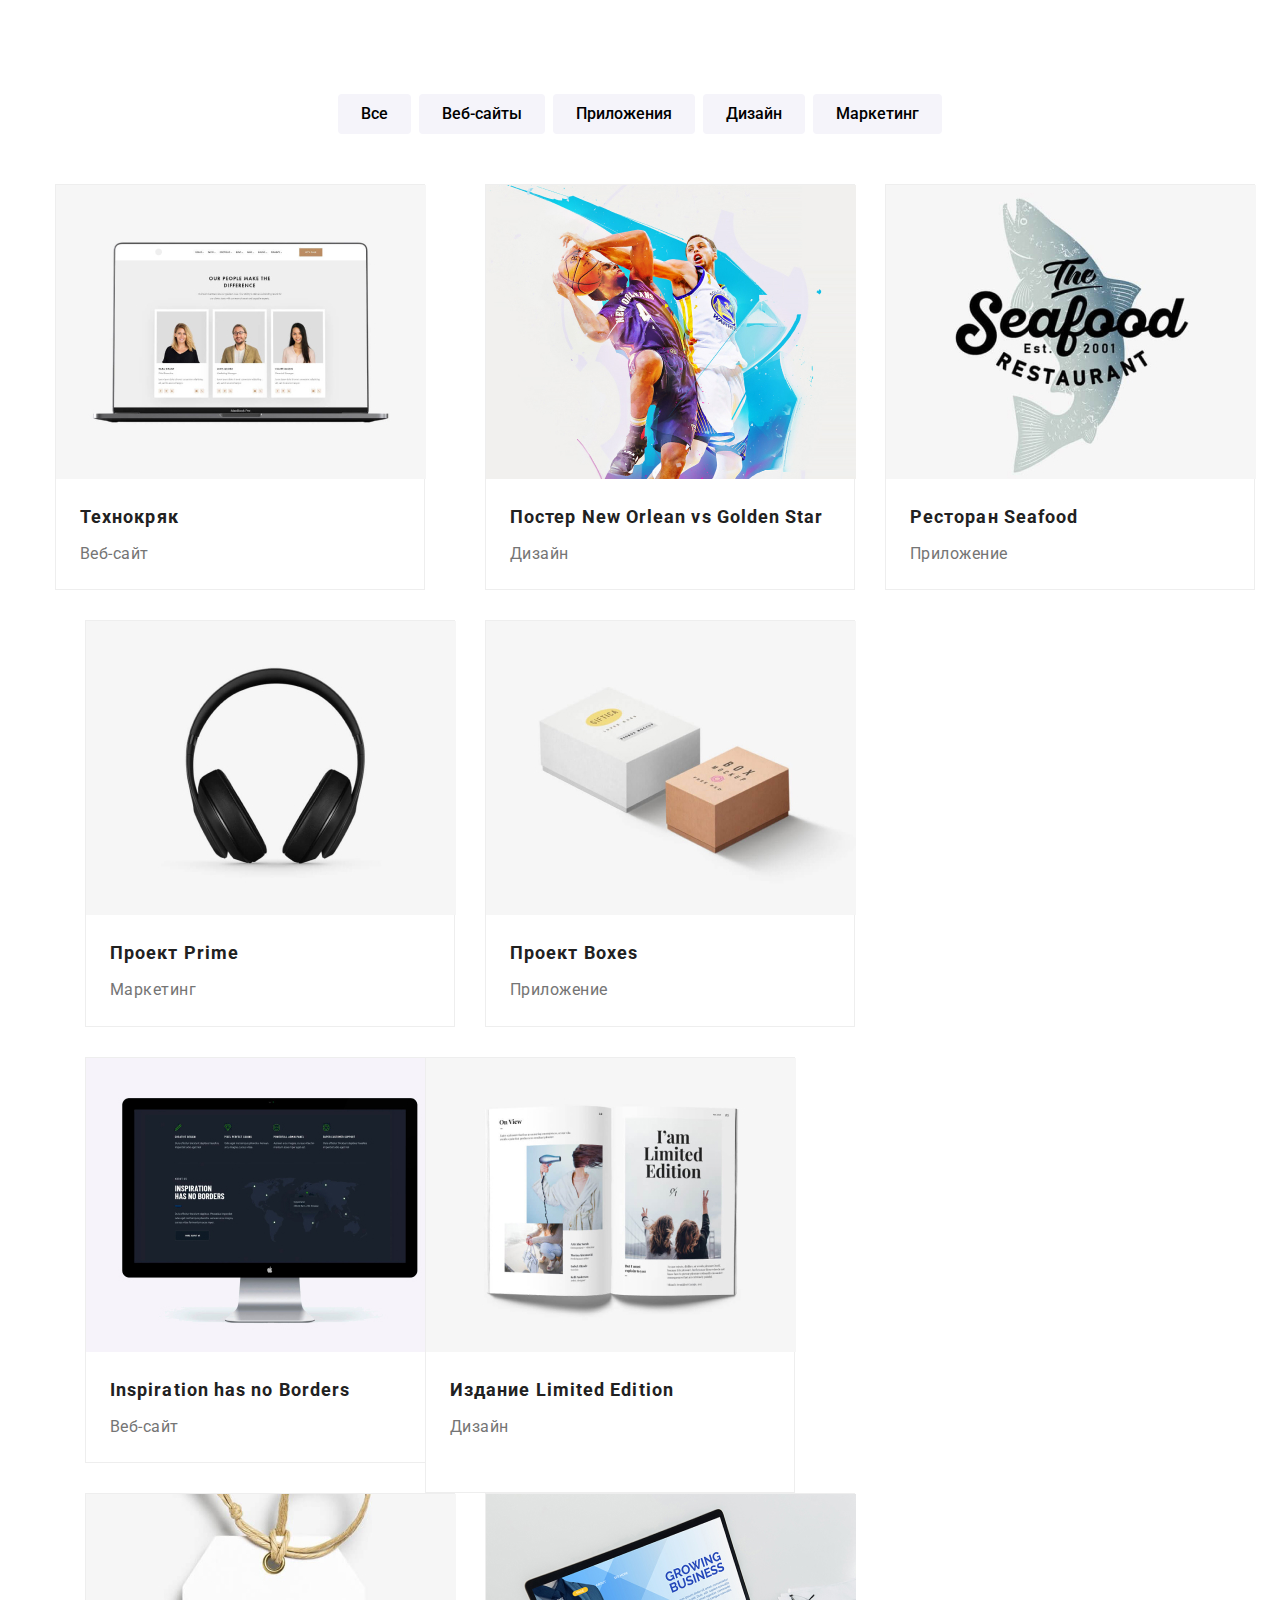
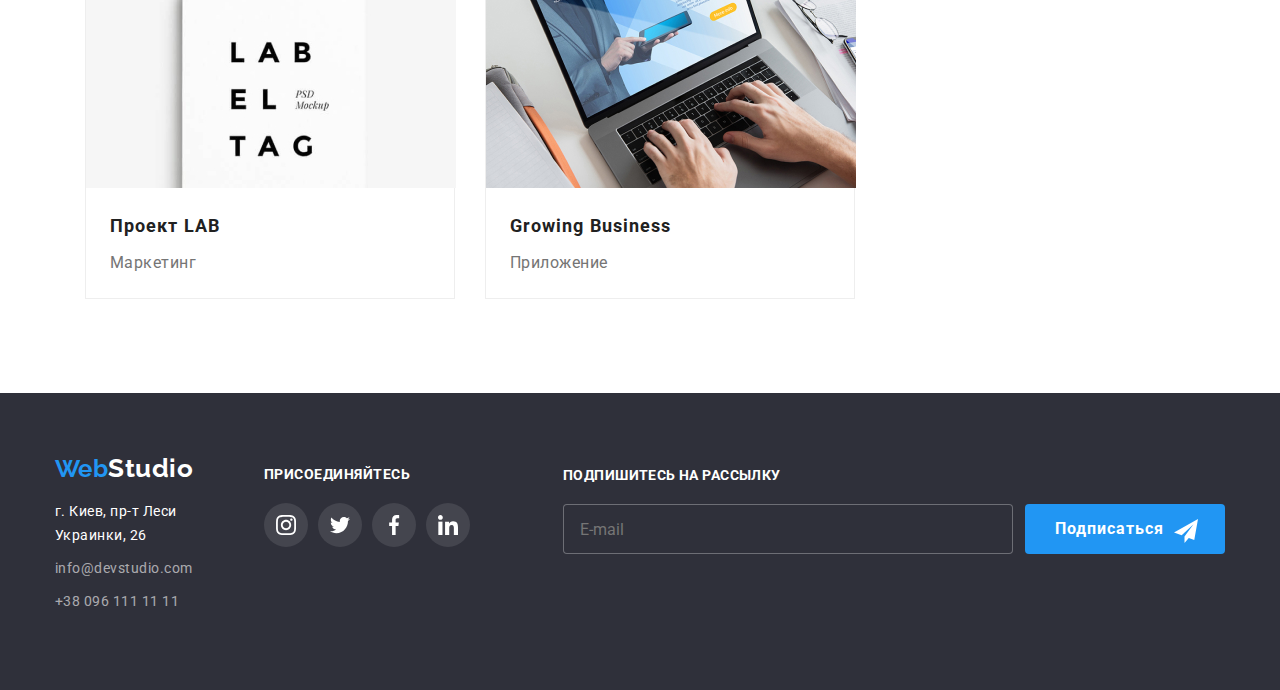
==== commit 5e4b8ab6: "правки по карточкам" ====
--- a/portfolio.html
+++ b/portfolio.html
@@ -62,11 +62,11 @@
                     <a class="portfolio-link" href="">
                         <div class="image-thumb">
                         <picture class="picture">
-                            <source srcset="./image/portfolio/portfolio1-mobile.jpg 1x, ./image/portfolio/portfolio1-mobile@2x.jpg 2x" 
+                            <source srcset="./image/portfolio/portfolio1-desktop.jpg 1x, ./image/portfolio/portfolio1-desktop@2x.jpg 2x" 
                             media="(min-width:1200px)">
                             <source srcset="./image/portfolio/portfolio1-tablet.jpg 1x, ./image/portfolio/portfolio1-tablet@2x.jpg 2x" 
                             media="(min-width:768px)">
-                            <source srcset="./image/portfolio/portfolio1-desktop.jpg 1x, ./image/portfolio/portfolio1-desktop@2x.jpg 2x" 
+                            <source srcset="./image/portfolio/portfolio1-mobile.jpg 1x, ./image/portfolio/portfolio1-mobilep@2x.jpg 2x" 
                             media="(min-width:320px)">
                         <img src="./image/portfolio1.jpg" alt="отображен веб-сайт Технокряк на ноутбуке">
                         </picture>
@@ -82,11 +82,11 @@
                 <li class="box portfolio-card">
                     <a class="portfolio-link" href="">
                         <picture class="picture">
+                            <source srcset="./image/portfolio/portfolio2-desktop.jpg 1x, ./image/portfolio/portfolio2-desktop@2x.jpg 2x"
+                                media="(min-width:1200px)">
+                            <source srcset="./image/portfolio/portfolio2-tablet.jpg 1x, ./image/portfolio/portfolio2-tablet@2x.jpg 2x"
+                                media="(min-width:768px)">
                             <source srcset="./image/portfolio/portfolio2-mobile.jpg 1x, ./image/portfolio/portfolio2-mobile@2x.jpg 2x"
-                                media="(min-width:1200px)">
-                            <source srcset="./image/portfolio/portfolio2-tablet.jpg 1x, ./image/portfolio/portfolio2-tablet@2x.jpg 2x"
-                                media="(min-width:768px)">
-                            <source srcset="./image/portfolio/portfolio2-desktop.jpg 1x, ./image/portfolio/portfolio2-desktop@2x.jpg 2x"
                                 media="(min-width:320px)">
                         <img src="./image/portfolio2.jpg" alt="изображение постера Новый Орлеан">
                         </picture>
@@ -99,11 +99,11 @@
                 <li class="box portfolio-card">
                     <a class="portfolio-link" href="">
                         <picture class="picture">
+                            <source srcset="./image/portfolio/portfolio3-desktop.jpg 1x, ./image/portfolio/portfolio3-desktop@2x.jpg 2x"
+                                media="(min-width:1200px)">
+                            <source srcset="./image/portfolio/portfolio3-tablet.jpg 1x, ./image/portfolio/portfolio3-tablet@2x.jpg 2x"
+                                media="(min-width:768px)">
                             <source srcset="./image/portfolio/portfolio3-mobile.jpg 1x, ./image/portfolio/portfolio3-mobile@2x.jpg 2x"
-                                media="(min-width:1200px)">
-                            <source srcset="./image/portfolio/portfolio3-tablet.jpg 1x, ./image/portfolio/portfolio3-tablet@2x.jpg 2x"
-                                media="(min-width:768px)">
-                            <source srcset="./image/portfolio/portfolio3-desktop.jpg 1x, ./image/portfolio/portfolio3-desktop@2x.jpg 2x"
                                 media="(min-width:320px)">
                         <img src="./image/portfolio3.jpg" alt="логотип ресторана СиФуд">
                         </picture>
@@ -116,11 +116,11 @@
                 <li class="box portfolio-card">
                     <a class="portfolio-link" href="">
                         <picture class="picture">
+                            <source srcset="./image/portfolio/portfolio4-desktop.jpg 1x, ./image/portfolio/portfolio4-desktop@2x.jpg 2x"
+                                media="(min-width:1200px)">
+                            <source srcset="./image/portfolio/portfolio4-tablet.jpg 1x, ./image/portfolio/portfolio4-tablet@2x.jpg 2x"
+                                media="(min-width:768px)">
                             <source srcset="./image/portfolio/portfolio4-mobile.jpg 1x, ./image/portfolio/portfolio4-mobile@2x.jpg 2x"
-                                media="(min-width:1200px)">
-                            <source srcset="./image/portfolio/portfolio4-tablet.jpg 1x, ./image/portfolio/portfolio4-tablet@2x.jpg 2x"
-                                media="(min-width:768px)">
-                            <source srcset="./image/portfolio/portfolio4-desktop.jpg 1x, ./image/portfolio/portfolio4-desktop@2x.jpg 2x"
                                 media="(min-width:320px)">
                         <img src="./image/portfolio4.jpg" alt="большие наушники">
                         </picture>
@@ -133,11 +133,11 @@
                 <li class="box portfolio-card">
                     <a class="portfolio-link" href="">
                         <picture class="picture">
+                            <source srcset="./image/portfolio/portfolio5-desktop.jpg 1x, ./image/portfolio/portfolio5-desktop@2x.jpg 2x"
+                                media="(min-width:1200px)">
+                            <source srcset="./image/portfolio/portfolio5-tablet.jpg 1x, ./image/portfolio/portfolio5-tablet@2x.jpg 2x"
+                                media="(min-width:768px)">
                             <source srcset="./image/portfolio/portfolio5-mobile.jpg 1x, ./image/portfolio/portfolio5-mobile@2x.jpg 2x"
-                                media="(min-width:1200px)">
-                            <source srcset="./image/portfolio/portfolio5-tablet.jpg 1x, ./image/portfolio/portfolio5-tablet@2x.jpg 2x"
-                                media="(min-width:768px)">
-                            <source srcset="./image/portfolio/portfolio5-desktop.jpg 1x, ./image/portfolio/portfolio5-desktop@2x.jpg 2x"
                                 media="(min-width:320px)">
                         <img src="./image/portfolio5.jpg" alt="две коробки">
                         </picture>
@@ -150,11 +150,11 @@
                 <li class="box portfolio-card">
                     <a class="portfolio-link" href="">
                         <picture class="picture">
+                            <source srcset="./image/portfolio/portfolio6-desktop.jpg 1x, ./image/portfolio/portfolio6-desktop@2x.jpg 2x"
+                                media="(min-width:1200px)">
+                            <source srcset="./image/portfolio/portfolio6-tablet.jpg 1x, ./image/portfolio/portfolio6-tablet@2x.jpg 2x"
+                                media="(min-width:768px)">
                             <source srcset="./image/portfolio/portfolio6-mobile.jpg 1x, ./image/portfolio/portfolio6-mobile@2x.jpg 2x"
-                                media="(min-width:1200px)">
-                            <source srcset="./image/portfolio/portfolio6-tablet.jpg 1x, ./image/portfolio/portfolio6-tablet@2x.jpg 2x"
-                                media="(min-width:768px)">
-                            <source srcset="./image/portfolio/portfolio6-desktop.jpg 1x, ./image/portfolio/portfolio6-desktop@2x.jpg 2x"
                                 media="(min-width:320px)">
                         <img src="./image/portfolio6.jpg" alt="монитор компьютера">
                         </picture>
@@ -167,11 +167,11 @@
                 <li class="box portfolio-card">
                     <a class="portfolio-link" href="">
                         <picture class="picture">
+                            <source srcset="./image/portfolio/portfolio7-desktop.jpg 1x, ./image/portfolio/portfolio7-desktop@2x.jpg 2x"
+                                media="(min-width:1200px)">
+                            <source srcset="./image/portfolio/portfolio7-tablet.jpg 1x, ./image/portfolio/portfolio7-tablet@2x.jpg 2x"
+                                media="(min-width:768px)">
                             <source srcset="./image/portfolio/portfolio7-mobile.jpg 1x, ./image/portfolio/portfolio7-mobile@2x.jpg 2x"
-                                media="(min-width:1200px)">
-                            <source srcset="./image/portfolio/portfolio7-tablet.jpg 1x, ./image/portfolio/portfolio7-tablet@2x.jpg 2x"
-                                media="(min-width:768px)">
-                            <source srcset="./image/portfolio/portfolio7-desktop.jpg 1x, ./image/portfolio/portfolio7-desktop@2x.jpg 2x"
                                 media="(min-width:320px)">
                         <img src="./image/portfolio7.jpg" alt="раскрытый журнал">
                         </picture>
@@ -184,11 +184,11 @@
                 <li class="box portfolio-card">
                     <a class="portfolio-link" href="">
                         <picture class="picture">
+                            <source srcset="./image/portfolio/portfolio8-desktop.jpg 1x, ./image/portfolio/portfolio8-desktop@2x.jpg 2x"
+                                media="(min-width:1200px)">
+                            <source srcset="./image/portfolio/portfolio8-tablet.jpg 1x, ./image/portfolio/portfolio8-tablet@2x.jpg 2x"
+                                media="(min-width:768px)">
                             <source srcset="./image/portfolio/portfolio8-mobile.jpg 1x, ./image/portfolio/portfolio8-mobile@2x.jpg 2x"
-                                media="(min-width:1200px)">
-                            <source srcset="./image/portfolio/portfolio8-tablet.jpg 1x, ./image/portfolio/portfolio8-tablet@2x.jpg 2x"
-                                media="(min-width:768px)">
-                            <source srcset="./image/portfolio/portfolio8-desktop.jpg 1x, ./image/portfolio/portfolio8-desktop@2x.jpg 2x"
                                 media="(min-width:320px)">
                         <img src="./image/portfolio8.jpg" alt="карточка с логотипом лаб">
                         </picture>
@@ -201,11 +201,11 @@
                 <li class="box portfolio-card">
                     <a class="portfolio-link" href="">
                         <picture class="picture">
+                            <source srcset="./image/portfolio/portfolio9-desktop.jpg 1x, ./image/portfolio/portfolio9-desktop@2x.jpg 2x"
+                                media="(min-width:1200px)">
+                            <source srcset="./image/portfolio/portfolio9-tablet.jpg 1x, ./image/portfolio/portfolio9-tablet@2x.jpg 2x"
+                                media="(min-width:768px)">
                             <source srcset="./image/portfolio/portfolio9-mobile.jpg 1x, ./image/portfolio/portfolio9-mobile@2x.jpg 2x"
-                                media="(min-width:1200px)">
-                            <source srcset="./image/portfolio/portfolio9-tablet.jpg 1x, ./image/portfolio/portfolio9-tablet@2x.jpg 2x"
-                                media="(min-width:768px)">
-                            <source srcset="./image/portfolio/portfolio9-desktop.jpg 1x, ./image/portfolio/portfolio9-desktop@2x.jpg 2x"
                                 media="(min-width:320px)">
                         <img src="./image/portfolio9.jpg" alt="человек работает за ноутбуком">
                         </picture>
--- a/css/main.min.css
+++ b/css/main.min.css
@@ -1,2 +1,2 @@
-html{box-sizing:border-box}*,*::before,*::after{box-sizing:inherit}*::before,*::after{margin:0;padding:0}img{display:block}.body{color:var(--primary-text-color);background:var(--bg-primary);font-family:Roboto, sans-serif;font-weight:700;letter-spacing:0.03em;margin:0}input{font-family:inherit}.list{list-style:none;margin:0;padding:0}.container{width:100%;padding:0 15px}@media screen and (min-width: 480px){.container{max-width:480px;margin:0 auto}}@media screen and (min-width: 768px){.container{max-width:768px;padding:0 15px}}@media screen and (min-width: 1200px){.container{max-width:1200px;padding:0 15px}}:root{--primary-text-color: #212121;--secondary-text-color: #757575;--accent-color: #2196f3;--secondary-accent-color: #ffffff;--contacts-text-footer: rgba(255, 255, 255, 0.6);--bg-header: #ffffff;--bg-hero: #c4c4c4;--bg-footer: #2f303a;--bg-primary: #ffffff;--bg-secondary: #f5f4fa;--bg-box: #ffffff;--border-bottom: #ececec;--shadow: rgba(47, 48, 58, 0.4);--border-clients: #afb1b8;--logo-color: #afb1b8;--shadow-button-hero: 0px 4px 4px rgba(0, 0, 0, 0.15)}.visually-hidden{position:absolute !important;clip:rect(1px 1px 1px 1px);clip:rect(1px, 1px, 1px, 1px);padding:0 !important;border:0 !important;height:1px !important;width:1px !important;overflow:hidden}.link-logo{color:var(--primary-text-color);text-decoration:none;font-family:Raleway, sans-serif;font-size:24px;line-height:1.167;margin-right:93px;padding-top:24px;padding-bottom:25px;transition:color 250ms cubic-bezier(0.4, 0, 0.2, 1)}.link-logo:hover,.link-logo:focus{color:var(--accent-color)}.logo-web{color:var(--accent-color);font-family:Raleway, sans-serif;font-size:24px;line-height:1.167}.logo-web:hover,.logo-web:focus{color:var(--accent-color)}@media screen and (min-width: 768px){.link-logo{font-size:26px;line-height:1.19}}.logo-footer{color:var(--secondary-accent-color);text-decoration:none;font-family:Raleway, sans-serif;font-size:24px;line-height:1.167;margin-bottom:20px;transition:color 250ms cubic-bezier(0.4, 0, 0.2, 1)}.logo-footer:hover,.logo-footer:focus{color:var(--accent-color)}@media screen and (min-width: 768px){.logo-footer{font-size:26px;line-height:1.19}}.page-header{text-decoration-color:none;background:var(--bg-header);border-bottom:1px solid var(--border-bottom);margin:0px;padding:0px}.main-nav{display:flex;align-items:center}.site-nav a{color:var(--primary-text-color);text-decoration:none;font-weight:500;font-size:14px;line-height:1.14;letter-spacing:0.02em;display:block;padding-top:32px;padding-bottom:32px}.navigation-list{margin-right:50px;padding:0px}.navigation-list:last-child{margin-right:0px}.links-transition{transition:color 250ms cubic-bezier(0.4, 0, 0.2, 1)}.menu-link{position:relative}.menu-link::after{content:"";display:block;width:100%;height:4px;border-radius:2px;background-color:var(--accent-color);position:absolute;left:0;bottom:0;opacity:0;transition:color 250ms cubic-bezier(0.4, 0, 0.2, 1)}.menu-link:hover::after{opacity:1;color:var(--accent-color)}.current::after{opacity:1;color:var(--accent-color)}.site-nav{display:flex}.site-nav a:hover,.site-nav a:focus{color:var(--accent-color)}.site-nav .current{color:var(--accent-color)}.auth-nav{display:flex;margin-left:auto}.auth-nav-svg{fill:var(--logo-color);width:16px;height:12px;margin-right:10px}.link-auth-nav-svg:hover svg,.link-auth-nav-svg:focus svg{fill:var(--accent-color)}.list-contacts{display:flex}.list-contacts:hover,.list-contacts:focus{fill:var(--accent-color)}.auth-nav .list-contacts+.list-contacts{margin-left:50px}.auth-nav a{color:var(--secondary-text-color);text-decoration:none;font-weight:500;font-size:14px;line-height:1.14;letter-spacing:0.02em;padding-top:32px;padding-bottom:32px}.auth-nav a:hover,.auth-nav a:focus{color:var(--accent-color)}.hero{padding-top:118px;padding-bottom:118px;background-color:var(--bg-hero);background-image:linear-gradient(to right, var(--shadow), var(--shadow)),url(../image/img-bg-mobile.jpg);background-position:x 0px y 60px;background-repeat:no-repeat;background-size:cover;text-align:center}.hero-title{color:var(--secondary-accent-color);font-weight:900;font-size:26px;line-height:1.615;text-align:center;letter-spacing:0.06em;text-transform:uppercase;margin-top:0;margin-bottom:30px}.hero-button{color:var(--secondary-accent-color);font-size:16px;font-weight:700;line-height:1.875;align-items:center;text-align:center;letter-spacing:0.06em;display:inline-block;text-align:center;padding:10px 32px;background-color:var(--accent-color);border-radius:4px;box-shadow:var(--shadow-button-hero);border:1px solid transparent;cursor:pointer;min-width:136px}@media screen and (min-device-pixel-ratio: 2) and (min-width: 320px), screen and (min-resolution: 192dpi) and (min-width: 320px), screen and (min-resolution: 2dppx) and (min-width: 320px){.hero{background-image:linear-gradient(to right, var(--shadow), var(--shadow)),url(../image/img-bg-mobile@2x.jpg)}}@media screen and (min-width: 768px){.hero{background-image:linear-gradient(to right, var(--shadow), var(--shadow)),url(../image/img-bg-tablet.jpg);background-position:x 0px y 80px}}@media screen and (min-device-pixel-ratio: 2) and (min-width: 768px), screen and (min-resolution: 192dpi) and (min-width: 768px), screen and (min-resolution: 2dppx) and (min-width: 768px){.hero{background-image:linear-gradient(to right, var(--shadow), var(--shadow)),url(../image/img-bg-tablet@2x.jpg)}}@media screen and (min-width: 1200px){.hero{background-image:linear-gradient(to right, var(--shadow), var(--shadow)),url(../image/img-bg-desktop.jpg)}.hero-title{font-size:44px;line-height:1.364}}@media screen and (min-device-pixel-ratio: 2) and (min-width: 1200px), screen and (min-resolution: 192dpi) and (min-width: 1200px), screen and (min-resolution: 2dppx) and (min-width: 1200px){.hero{background-image:linear-gradient(to right, var(--shadow), var(--shadow)),url(../image/img-bg-desktop@2x.jpg)}}.section{padding-top:60px;margin-bottom:0px}.section-title{font-size:14px;line-height:1.14;text-transform:uppercase;margin:0px 0px 10px 0px;padding:0px;align-items:center;text-align:center}.section-text{color:var(--secondary-text-color);font-weight:400;font-size:14px;line-height:1.71;margin-bottom:30px;padding:0px}.list-box-first{width:450px}.list-box-first::before{content:"";display:block;height:120px;background-color:var(--bg-secondary);background-size:70px 70px;background-repeat:no-repeat;background-position:center;border-radius:4px;margin-bottom:30px}.list-item-svg1::before{background-image:url(../image/svg1.svg)}.list-item-clock2::before{background-image:url(../image/clock2.svg)}.list-item-diagram3::before{background-image:url(../image/diagram3.svg)}.list-item-astronaut4::before{background-image:url(../image/astronaut4.svg)}@media screen and (min-width: 768px){.benefits{display:flex;flex-wrap:wrap}.section-title{text-align:left}.list-box-first{width:354px}.list-box-first:nth-child(even){margin-left:30px}}@media screen and (min-width: 1200px){.list-box-first{width:270px}.list-box-first+.list-box-first{margin-left:30px;padding:0px}}@media screen and (min-width: 320px) and (max-width: 767px){.section.pading{display:none}}@media screen and (min-width: 768px) and (max-width: 1199px){.section.pading{display:none}}.section-main-title{font-size:36px;line-height:1.17;text-align:center;margin-bottom:50px;margin-top:0px;padding:0px}.images-work{display:flex}.list-box-secondary+.list-box-secondary{margin:0px 0px 0px 30px;padding:0px}.pading{padding-bottom:94px}.work-thumb{position:relative}.wraper-text-name{width:370px;height:70px;background-color:rgba(47,48,58,0.8);position:absolute;display:flex;bottom:0;left:0}.text-name{display:flex;justify-content:center;align-items:center;font-style:normal;font-weight:700;font-size:14px;line-height:1.17;text-align:center;text-transform:uppercase;margin:auto;padding:0px;color:var(--secondary-accent-color)}.section-team{background:var(--bg-secondary);margin:0px;padding-top:60px;padding-bottom:60px}.secondary-margine{margin-top:0px;margin-bottom:0px}.section-main-title{margin-bottom:30px}.team-boxes{display:flex;flex-wrap:wrap}.team-items{text-align:center;box-shadow:0px 1px 3px rgba(0,0,0,0.12),0px 1px 1px rgba(0,0,0,0.14),0px 2px 1px rgba(0,0,0,0.2);border-radius:0px 0px 4px 4px}.team-items+.team-items{margin-top:30px}.team-name{font-weight:500;font-size:16px;line-height:1.19;margin-top:30px;margin-bottom:0px;padding:0px}.section-text-profession{color:var(--secondary-text-color);font-weight:400;font-size:16px;line-height:1.19;padding:0px;margin-top:10px;margin-bottom:16px}.social-list{display:flex;justify-content:center}.social-list-svg{fill:var(--logo-color);width:20px;height:20px;transition:fill 250ms cubic-bezier(0.4, 0, 0.2, 1)}.social-list-link{display:flex;justify-content:center;align-items:center;width:44px;height:44px;border-radius:50%}.team-list-content-wrapper{padding-left:122px;padding-right:122px;padding-bottom:24px}@media screen and (min-width: 768px){.team-items{width:354px}.team-items:nth-child(even){margin-left:30px}.team-items:nth-child(1),.team-items:nth-child(2){margin-top:0px}.team-items:nth-child(3),.team-items:nth-child(4){margin-top:30px}.team-list-content-wrapper{padding-left:74px;padding-right:74px;padding-bottom:24px}}@media screen and (min-width: 1200px){.section-team{padding-top:94px;padding-bottom:94px}.section-main-title{margin-bottom:50px}.team-items{width:270px}.team-items+.team-items{margin:0px 0px 0px 30px}.social-list-link{justify-content:space-between;align-items:center;transition:background-color 250ms cubic-bezier(0.4, 0, 0.2, 1)}.social-list-link:hover,.social-list-link:focus{background-color:var(--accent-color)}.social-list-link:hover svg,.social-list-link:focus svg{fill:var(--secondary-accent-color)}.team-list-content-wrapper{padding-left:32px;padding-right:32px;padding-bottom:30px}}.section-clients{margin:0px;padding-top:60px;padding-bottom:60px}.third-margin{margin:0px 0px 30px 0px}.clients-box{display:flex;flex-wrap:wrap;justify-content:center}.clients-link{display:flex;justify-content:center;align-items:center;width:208px;height:90px}.clients-link:hover svg,.clients-link:focus svg{fill:var(--accent-color)}.clients-list-icon{fill:var(--logo-color);transition:fill 250ms cubic-bezier(0.4, 0, 0.2, 1)}.clients-list-icon:hover,.clients-list-icon:focus{fill:var(--accent-color)}.clients-margin{border:1px solid var(--border-clients);border-radius:4px;transition:color 250ms cubic-bezier(0.4, 0, 0.2, 1)}.clients-margin:hover,.clients-margin:focus{border:1px solid var(--accent-color)}@media screen and (min-width: 320px) and (max-width: 480px){.clients-margin:nth-child(even){margin-left:29px}.clients-margin:nth-child(3),.clients-margin:nth-child(4),.clients-margin:nth-child(5),.clients-margin:nth-child(6){margin-top:30px}}@media screen and (min-width: 768px){.clients-link{width:226px;height:90px}}.clients-margin{margin-left:30px}.clients-margin:nth-child(1),.clients-margin:nth-child(4){margin-left:0px}.clients-margin:nth-child(4),.clients-margin:nth-child(5),.clients-margin:nth-child(6){margin-top:30px}@media screen and (min-width: 1200px){.third-margin{margin:0px 0px 50px 0px}.section-clients{padding-top:94px;padding-bottom:94px}.clients-link{width:168px;flex-wrap:nowrap}.clients-margin+.clients-margin{margin:0px 0px 0px 30px}}.page-footer{background:var(--bg-footer);padding-top:60px;padding-bottom:60px;text-align:center;align-items:center}.adress-ul{list-style:none;text-decoration:none;margin-left:0px;padding-left:0px}.adress-items{margin-bottom:8px}.adress-items:last-child{margin-bottom:0px}.address{color:var(--secondary-accent-color);text-decoration:none;font-style:normal;font-weight:400;font-size:14px;line-height:1.71;margin:0px}.address-auth{color:var(--contacts-text-footer);text-decoration:none;font-style:normal;font-weight:400;font-size:14px;line-height:1.71}.text-footer{color:var(--secondary-accent-color);font-style:normal;font-weight:700;font-size:14px;line-height:1.17;text-transform:uppercase;margin-top:60px}.all-footer-container{display:block;align-items:center}.list-social-footer{display:flex;justify-content:center;align-items:center;margin-top:20px}.social-item-footer{display:flex;justify-content:center;align-items:center;width:44px;height:44px;border-radius:50%}.list-item-footer{justify-content:flex-start;align-items:center;border-radius:50%;margin-right:10px;width:44px;height:44px;background-color:rgba(255,255,255,0.1);transition:background-color 250ms cubic-bezier(0.4, 0, 0.2, 1)}.list-item-footer:last-child{margin-right:0px}.social-svg-footer{fill:var(--secondary-accent-color);width:20px;height:20px;transition:fill 250ms cubic-bezier(0.4, 0, 0.2, 1)}.box-mailing{margin-left:0px}.mailing-btn-wraper{display:block}.text-mailing{font-size:14px;line-height:1.14;letter-spacing:0.03em;text-transform:uppercase;color:var(--secondary-accent-color);margin-top:60px;margin-bottom:20px}.btn-for-mailing{display:flex;position:relative;width:200px;height:50px;background-color:var(--accent-color);font-family:Roboto, sans-serif;font-weight:700;font-size:16px;line-height:1.88;align-items:center;text-align:center;letter-spacing:0.06em;color:var(--secondary-accent-color);border-radius:4px;border:1px solid transparent;padding:10px 62px 10px 29px;margin-top:20px;margin-left:130px}.mail-input-wraper{display:flex;width:100%;height:50px;border:1px solid rgba(255,255,255,0.3);border-radius:4px;background-color:var(--bg-footer);padding-left:16px;color:rgba(117,117,117,0.5)}.position-svg-icon{padding-left:10px;padding-top:13px;align-items:center;justify-content:center}.my-send-icon{width:24px;height:24px}@media screen and (min-width: 768px){.text-footer{margin-top:0px}.mail-input-wraper{width:450px}.all-footer-container{display:flex;flex-wrap:wrap;justify-content:space-around}.box-social-link{margin-bottom:60px}}@media screen and (min-width: 1200px){.page-footer{text-align:start}.adress-items{margin-bottom:9px}.text-footer{margin:0}.box-social-link{margin-left:50px;padding-top:10px;margin-bottom:80px}.list-social-footer{justify-content:flex-start;margin-top:20px}.social-item-footer:hover,.social-item-footer:focus{fill:var(--accent-color)}.list-item-footer:hover,.list-item-footer:focus{background-color:var(--accent-color)}.social-svg-footer:hover,.social-svg-footer:focus{fill:var(--secondary-accent-color)}.all-footer-container{flex-wrap:nowrap}.footer-adress{padding-top:60px;padding-bottom:60px}.box-mailing{margin-left:93px;margin-bottom:60px}.mailing-btn-wraper{display:flex}.text-mailing{margin-top:0px}.btn-for-mailing{margin-left:12px;margin-top:0px}}.hidden-title{display:none}.button-list{display:flex;flex-wrap:wrap}.section-button{padding-top:60px;padding-bottom:40px}.switch-button{background:var(--bg-secondary);border-radius:4px;border:1px solid transparent;font-family:inherit;font-weight:500;font-size:16px;line-height:1.63;text-align:center;padding:6px 22px 6px 22px;cursor:pointer;transition:color 250ms cubic-bezier(0.4, 0, 0.2, 1),background-color 250ms cubic-bezier(0.4, 0, 0.2, 1)}.switch-button:hover,.switch-button:focus{background-color:var(--accent-color);color:var(--secondary-accent-color)}.list-our-button+.list-our-button{margin-left:8px}.list-our-button:nth-child(4){margin-left:0}.list-our-button:nth-child(4),.list-our-button:nth-child(5){margin-top:21px}@media screen and (min-width: 768px){.section-button{padding-bottom:30px}.button-list{justify-content:center}.list-our-button+.list-our-button{margin-left:8px}.list-our-button:nth-child(4),.list-our-button:nth-child(5){margin-top:0px}}@media screen and (min-width: 1200px){.section-button{padding-top:94px;padding-bottom:50px}}.all-portfolio-list{display:flex;flex-wrap:wrap}.box{background:var(--bg-box);margin:0px;padding:0px}.box a{margin:0px;padding:0px}.portfolio-card{width:100%;margin-bottom:30px;border:1px solid #eeeeee}.portfolio-card:hover{border:1px solid #eeeeee;box-shadow:0px 1px 1px rgba(0,0,0,0.12),0px 4px 4px rgba(0,0,0,0.06),1px 4px 6px rgba(0,0,0,0.16)}.section-cards{margin:0px;padding-top:0px;padding-bottom:60px}.portfolio-link{color:var(--primary-text-color);background:var(--bg-box);text-decoration:none;margin:0px;padding:0px}.portfolio-name{font-size:18px;line-height:2;letter-spacing:0.06em;margin:0px}.section-text-type{color:var(--secondary-text-color);font-weight:400;font-size:16px;line-height:1.89;margin-top:4px;margin-bottom:0px}.portfolio-padding{padding-top:20px;padding-bottom:20px;padding-left:24px;padding-right:24px}.image-thumb{position:relative;width:370px;height:294px;overflow:hidden}.image-thumb>.overlay{position:absolute;font-weight:400;font-size:18px;line-height:1.55;color:var(--bg-secondary);background-color:var(--accent-color);top:0;left:0;width:100%;height:100%;margin:0;padding:63px 24px;transform:translateY(100%);transition:250ms ease;opacity:0}.image-thumb:hover>.overlay{opacity:1;transform:translateY(0%)}@media screen and (min-width: 768px){.portfolio-card{width:354px}.portfolio-card:nth-child(even){margin-left:30px}}@media screen and (min-width: 1200px){.portfolio-card{width:370px;margin-left:0px;margin-right:30px;margin-bottom:30px}.portfolio-card:nth-last-child(-n+3){margin-bottom:0px}.portfolio-card:nth-child(3){margin-right:-30px}.portfolio-card:nth-child(6){margin-right:-30px}.portfolio-card:nth-child(9){margin-right:-30px}section-cards{padding-bottom:94px}}.backdrop{width:100%;height:100%;background-color:rgba(0,0,0,0.2);position:fixed;top:0;left:0;transition:all 300ms linear}.modal{position:absolute;top:50%;left:50%;transform:translate(-50%, -50%);width:528px;min-height:581px;background:var(--secondary-accent-color);box-shadow:0px 1px 3px rgba(0,0,0,0.12),0px 1px 1px rgba(0,0,0,0.14),0px 2px 1px rgba(0,0,0,0.2);border-radius:4px}.modal-button-close{position:absolute;top:8px;right:8px;width:30px;height:30px;background:var(--bg-secondary);border:1px solid rgba(0,0,0,0.1);border-radius:50%;cursor:pointer}.modal-button-close:focus svg{fill:var(--accent-color)}.is-hidden{opacity:0;visibility:hidden;pointer-events:none}.form-title{font-family:Roboto, sans-serif;font-weight:bold;font-size:20px;line-height:1.15;text-align:center;letter-spacing:0.03em;padding:40px 40px 0px 40px;margin:0}.modal-form{display:flex;flex-direction:column;padding:12px 40px 40px 40px}.modal-form-label{font-family:Roboto, sans-serif;font-weight:400;font-size:12px;line-height:1.15;letter-spacing:0.01em;color:var(--secondary-text-color)}.modal-form-label+.modal-form-label{padding-top:10px}.modal-form-input{border:1px solid rgba(33,33,33,0.2);border-radius:4px;width:100%;height:40px;padding-left:42px}.modal-form-input:focus{outline:none;border-color:var(--accent-color)}.modal-form-input:focus+.modal-form-icon{fill:var(--accent-color)}.modal-for-comment{margin-top:4px}.modal-for-comment:focus{outline:none;border-color:var(--accent-color)}.modal-icon-wraper{position:relative;display:block;margin-top:4px}.modal-form-icon{display:block;width:12px;height:12px;position:absolute;top:50%;left:16px;transform:translate(-50%, -50%)}.my-checkmark{position:absolute;width:11px;height:8px;top:50%;left:7px;transform:translate(-50%, -50%);fill:var(--secondary-accent-color)}.modal-for-comment{border:1px solid rgba(33,33,33,0.2);border-radius:4px;width:100%;height:120px;resize:none;padding:12px 16px}.modal-for-comment::placeholder{font-family:Roboto, sans-serif;font-style:normal;font-weight:400;font-size:12px;line-height:1.17;letter-spacing:0.01em;color:rgba(117,117,117,0.5)}.contact-form-policy-label{position:relative;display:flex;align-items:center;margin-top:20px;margin-bottom:30px;justify-content:center;font-weight:400;font-size:14px;line-height:1.71;letter-spacing:0.03em;color:var(--secondary-text-color)}.contact-form-policy-label::before{content:"";display:block;width:16px;height:15px;border-radius:2px;margin-right:7px;background-image:url(../image/square.svg)}.modal-form-policy:checked+.contact-form-policy-label::before{background-color:var(--accent-color);background-image:url(../image/my-mark.svg);background-repeat:no-repeat;background-position:50% 50%}.agreement-condition{display:flex;color:var(--accent-color)}.modal-form-button{font-family:Roboto, sans-serif;font-weight:700;font-size:16px;line-height:1.89;display:flex;justify-content:center;align-items:center;text-align:center;letter-spacing:0.06em;color:var(--secondary-accent-color);background-color:var(--accent-color);padding:10px 55px 10px 56px;box-shadow:0px 4px 4px rgba(0,0,0,0.15);border-radius:4px;width:200px;height:50px;margin:auto}
+html{box-sizing:border-box}*,*::before,*::after{box-sizing:inherit}*::before,*::after{margin:0;padding:0}img{display:block}.body{color:var(--primary-text-color);background:var(--bg-primary);font-family:Roboto, sans-serif;font-weight:700;letter-spacing:0.03em;margin:0}input{font-family:inherit}.list{list-style:none;margin:0;padding:0}.container{width:100%;padding:0 15px}@media screen and (min-width: 480px){.container{max-width:480px;margin:0 auto}}@media screen and (min-width: 768px){.container{max-width:768px;padding:0 15px}}@media screen and (min-width: 1200px){.container{max-width:1200px;padding:0 15px}}:root{--primary-text-color: #212121;--secondary-text-color: #757575;--accent-color: #2196f3;--secondary-accent-color: #ffffff;--contacts-text-footer: rgba(255, 255, 255, 0.6);--bg-header: #ffffff;--bg-hero: #c4c4c4;--bg-footer: #2f303a;--bg-primary: #ffffff;--bg-secondary: #f5f4fa;--bg-box: #ffffff;--border-bottom: #ececec;--shadow: rgba(47, 48, 58, 0.4);--border-clients: #afb1b8;--logo-color: #afb1b8;--shadow-button-hero: 0px 4px 4px rgba(0, 0, 0, 0.15)}.visually-hidden{position:absolute !important;clip:rect(1px 1px 1px 1px);clip:rect(1px, 1px, 1px, 1px);padding:0 !important;border:0 !important;height:1px !important;width:1px !important;overflow:hidden}.link-logo{color:var(--primary-text-color);text-decoration:none;font-family:Raleway, sans-serif;font-size:24px;line-height:1.167;margin-right:93px;padding-top:24px;padding-bottom:25px;transition:color 250ms cubic-bezier(0.4, 0, 0.2, 1)}.link-logo:hover,.link-logo:focus{color:var(--accent-color)}.logo-web{color:var(--accent-color);font-family:Raleway, sans-serif;font-size:24px;line-height:1.167}.logo-web:hover,.logo-web:focus{color:var(--accent-color)}@media screen and (min-width: 768px){.link-logo{font-size:26px;line-height:1.19}}.logo-footer{color:var(--secondary-accent-color);text-decoration:none;font-family:Raleway, sans-serif;font-size:24px;line-height:1.167;margin-bottom:20px;transition:color 250ms cubic-bezier(0.4, 0, 0.2, 1)}.logo-footer:hover,.logo-footer:focus{color:var(--accent-color)}@media screen and (min-width: 768px){.logo-footer{font-size:26px;line-height:1.19}}.page-header{text-decoration-color:none;background:var(--bg-header);border-bottom:1px solid var(--border-bottom);margin:0px;padding:0px}.main-nav{display:flex;align-items:center}.site-nav a{color:var(--primary-text-color);text-decoration:none;font-weight:500;font-size:14px;line-height:1.14;letter-spacing:0.02em;display:block;padding-top:32px;padding-bottom:32px}.navigation-list{margin-right:50px;padding:0px}.navigation-list:last-child{margin-right:0px}.links-transition{transition:color 250ms cubic-bezier(0.4, 0, 0.2, 1)}.menu-link{position:relative}.menu-link::after{content:"";display:block;width:100%;height:4px;border-radius:2px;background-color:var(--accent-color);position:absolute;left:0;bottom:0;opacity:0;transition:color 250ms cubic-bezier(0.4, 0, 0.2, 1)}.menu-link:hover::after{opacity:1;color:var(--accent-color)}.current::after{opacity:1;color:var(--accent-color)}.site-nav{display:flex}.site-nav a:hover,.site-nav a:focus{color:var(--accent-color)}.site-nav .current{color:var(--accent-color)}.auth-nav{display:flex;margin-left:auto}.auth-nav-svg{fill:var(--logo-color);width:16px;height:12px;margin-right:10px}.link-auth-nav-svg:hover svg,.link-auth-nav-svg:focus svg{fill:var(--accent-color)}.list-contacts{display:flex}.list-contacts:hover,.list-contacts:focus{fill:var(--accent-color)}.auth-nav .list-contacts+.list-contacts{margin-left:50px}.auth-nav a{color:var(--secondary-text-color);text-decoration:none;font-weight:500;font-size:14px;line-height:1.14;letter-spacing:0.02em;padding-top:32px;padding-bottom:32px}.auth-nav a:hover,.auth-nav a:focus{color:var(--accent-color)}.hero{padding-top:118px;padding-bottom:118px;background-color:var(--bg-hero);background-image:linear-gradient(to right, var(--shadow), var(--shadow)),url(../image/img-bg-mobile.jpg);background-position:x 0px y 60px;background-repeat:no-repeat;background-size:cover;text-align:center}.hero-title{color:var(--secondary-accent-color);font-weight:900;font-size:26px;line-height:1.615;text-align:center;letter-spacing:0.06em;text-transform:uppercase;margin-top:0;margin-bottom:30px}.hero-button{color:var(--secondary-accent-color);font-size:16px;font-weight:700;line-height:1.875;align-items:center;text-align:center;letter-spacing:0.06em;display:inline-block;text-align:center;padding:10px 32px;background-color:var(--accent-color);border-radius:4px;box-shadow:var(--shadow-button-hero);border:1px solid transparent;cursor:pointer;min-width:136px}@media screen and (min-device-pixel-ratio: 2) and (min-width: 320px), screen and (min-resolution: 192dpi) and (min-width: 320px), screen and (min-resolution: 2dppx) and (min-width: 320px){.hero{background-image:linear-gradient(to right, var(--shadow), var(--shadow)),url(../image/img-bg-mobile@2x.jpg)}}@media screen and (min-width: 768px){.hero{background-image:linear-gradient(to right, var(--shadow), var(--shadow)),url(../image/img-bg-tablet.jpg);background-position:x 0px y 80px}}@media screen and (min-device-pixel-ratio: 2) and (min-width: 768px), screen and (min-resolution: 192dpi) and (min-width: 768px), screen and (min-resolution: 2dppx) and (min-width: 768px){.hero{background-image:linear-gradient(to right, var(--shadow), var(--shadow)),url(../image/img-bg-tablet@2x.jpg)}}@media screen and (min-width: 1200px){.hero{background-image:linear-gradient(to right, var(--shadow), var(--shadow)),url(../image/img-bg-desktop.jpg)}.hero-title{font-size:44px;line-height:1.364}}@media screen and (min-device-pixel-ratio: 2) and (min-width: 1200px), screen and (min-resolution: 192dpi) and (min-width: 1200px), screen and (min-resolution: 2dppx) and (min-width: 1200px){.hero{background-image:linear-gradient(to right, var(--shadow), var(--shadow)),url(../image/img-bg-desktop@2x.jpg)}}.section{padding-top:60px;margin-bottom:0px}.section-title{font-size:14px;line-height:1.14;text-transform:uppercase;margin:0px 0px 10px 0px;padding:0px;align-items:center;text-align:center}.section-text{color:var(--secondary-text-color);font-weight:400;font-size:14px;line-height:1.71;margin-bottom:30px;padding:0px}.list-box-first{width:450px}.list-box-first::before{content:"";display:block;height:120px;background-color:var(--bg-secondary);background-size:70px 70px;background-repeat:no-repeat;background-position:center;border-radius:4px;margin-bottom:30px}.list-item-svg1::before{background-image:url(../image/svg1.svg)}.list-item-clock2::before{background-image:url(../image/clock2.svg)}.list-item-diagram3::before{background-image:url(../image/diagram3.svg)}.list-item-astronaut4::before{background-image:url(../image/astronaut4.svg)}@media screen and (min-width: 768px){.benefits{display:flex;flex-wrap:wrap}.section-title{text-align:left}.list-box-first{width:354px}.list-box-first:nth-child(even){margin-left:30px}}@media screen and (min-width: 1200px){.list-box-first{width:270px}.list-box-first+.list-box-first{margin-left:30px;padding:0px}}@media screen and (min-width: 320px) and (max-width: 767px){.section.pading{display:none}}@media screen and (min-width: 768px) and (max-width: 1199px){.section.pading{display:none}}.section-main-title{font-size:36px;line-height:1.17;text-align:center;margin-bottom:50px;margin-top:0px;padding:0px}.images-work{display:flex}.list-box-secondary+.list-box-secondary{margin:0px 0px 0px 30px;padding:0px}.pading{padding-bottom:94px}.work-thumb{position:relative}.wraper-text-name{width:370px;height:70px;background-color:rgba(47,48,58,0.8);position:absolute;display:flex;bottom:0;left:0}.text-name{display:flex;justify-content:center;align-items:center;font-style:normal;font-weight:700;font-size:14px;line-height:1.17;text-align:center;text-transform:uppercase;margin:auto;padding:0px;color:var(--secondary-accent-color)}.section-team{background:var(--bg-secondary);margin:0px;padding-top:60px;padding-bottom:60px}.secondary-margine{margin-top:0px;margin-bottom:0px}.section-main-title{margin-bottom:30px}.team-boxes{display:flex;flex-wrap:wrap}.team-items{text-align:center;box-shadow:0px 1px 3px rgba(0,0,0,0.12),0px 1px 1px rgba(0,0,0,0.14),0px 2px 1px rgba(0,0,0,0.2);border-radius:0px 0px 4px 4px}.team-items+.team-items{margin-top:30px}.team-name{font-weight:500;font-size:16px;line-height:1.19;margin-top:30px;margin-bottom:0px;padding:0px}.section-text-profession{color:var(--secondary-text-color);font-weight:400;font-size:16px;line-height:1.19;padding:0px;margin-top:10px;margin-bottom:16px}.social-list{display:flex;justify-content:center}.social-list-svg{fill:var(--logo-color);width:20px;height:20px;transition:fill 250ms cubic-bezier(0.4, 0, 0.2, 1)}.social-list-link{display:flex;justify-content:center;align-items:center;width:44px;height:44px;border-radius:50%}.team-list-content-wrapper{padding-left:122px;padding-right:122px;padding-bottom:24px}@media screen and (min-width: 768px){.team-items{width:354px}.team-items:nth-child(even){margin-left:30px}.team-items:nth-child(1),.team-items:nth-child(2){margin-top:0px}.team-items:nth-child(3),.team-items:nth-child(4){margin-top:30px}.team-list-content-wrapper{padding-left:74px;padding-right:74px;padding-bottom:24px}}@media screen and (min-width: 1200px){.section-team{padding-top:94px;padding-bottom:94px}.section-main-title{margin-bottom:50px}.team-items{width:270px}.team-items+.team-items{margin:0px 0px 0px 30px}.social-list-link{justify-content:space-between;align-items:center;transition:background-color 250ms cubic-bezier(0.4, 0, 0.2, 1)}.social-list-link:hover,.social-list-link:focus{background-color:var(--accent-color)}.social-list-link:hover svg,.social-list-link:focus svg{fill:var(--secondary-accent-color)}.team-list-content-wrapper{padding-left:32px;padding-right:32px;padding-bottom:30px}}.section-clients{margin:0px;padding-top:60px;padding-bottom:60px}.third-margin{margin:0px 0px 30px 0px}.clients-box{display:flex;flex-wrap:wrap;justify-content:center}.clients-link{display:flex;justify-content:center;align-items:center;width:208px;height:90px}.clients-link:hover svg,.clients-link:focus svg{fill:var(--accent-color)}.clients-list-icon{fill:var(--logo-color);transition:fill 250ms cubic-bezier(0.4, 0, 0.2, 1)}.clients-list-icon:hover,.clients-list-icon:focus{fill:var(--accent-color)}.clients-margin{border:1px solid var(--border-clients);border-radius:4px;transition:color 250ms cubic-bezier(0.4, 0, 0.2, 1)}.clients-margin:hover,.clients-margin:focus{border:1px solid var(--accent-color)}@media screen and (min-width: 320px) and (max-width: 480px){.clients-margin:nth-child(even){margin-left:29px}.clients-margin:nth-child(3),.clients-margin:nth-child(4),.clients-margin:nth-child(5),.clients-margin:nth-child(6){margin-top:30px}}@media screen and (min-width: 768px){.clients-link{width:226px;height:90px}}.clients-margin{margin-left:30px}.clients-margin:nth-child(1),.clients-margin:nth-child(4){margin-left:0px}.clients-margin:nth-child(4),.clients-margin:nth-child(5),.clients-margin:nth-child(6){margin-top:30px}@media screen and (min-width: 1200px){.third-margin{margin:0px 0px 50px 0px}.section-clients{padding-top:94px;padding-bottom:94px}.clients-link{width:168px;flex-wrap:nowrap}.clients-margin+.clients-margin{margin:0px 0px 0px 30px}}.page-footer{background:var(--bg-footer);padding-top:60px;padding-bottom:60px;text-align:center;align-items:center}.adress-ul{list-style:none;text-decoration:none;margin-left:0px;padding-left:0px}.adress-items{margin-bottom:8px}.adress-items:last-child{margin-bottom:0px}.address{color:var(--secondary-accent-color);text-decoration:none;font-style:normal;font-weight:400;font-size:14px;line-height:1.71;margin:0px}.address-auth{color:var(--contacts-text-footer);text-decoration:none;font-style:normal;font-weight:400;font-size:14px;line-height:1.71}.text-footer{color:var(--secondary-accent-color);font-style:normal;font-weight:700;font-size:14px;line-height:1.17;text-transform:uppercase;margin-top:60px}.all-footer-container{display:block;align-items:center}.list-social-footer{display:flex;justify-content:center;align-items:center;margin-top:20px}.social-item-footer{display:flex;justify-content:center;align-items:center;width:44px;height:44px;border-radius:50%}.list-item-footer{justify-content:flex-start;align-items:center;border-radius:50%;margin-right:10px;width:44px;height:44px;background-color:rgba(255,255,255,0.1);transition:background-color 250ms cubic-bezier(0.4, 0, 0.2, 1)}.list-item-footer:last-child{margin-right:0px}.social-svg-footer{fill:var(--secondary-accent-color);width:20px;height:20px;transition:fill 250ms cubic-bezier(0.4, 0, 0.2, 1)}.box-mailing{margin-left:0px}.mailing-btn-wraper{display:block}.text-mailing{font-size:14px;line-height:1.14;letter-spacing:0.03em;text-transform:uppercase;color:var(--secondary-accent-color);margin-top:60px;margin-bottom:20px}.btn-for-mailing{display:flex;position:relative;width:200px;height:50px;background-color:var(--accent-color);font-family:Roboto, sans-serif;font-weight:700;font-size:16px;line-height:1.88;align-items:center;text-align:center;letter-spacing:0.06em;color:var(--secondary-accent-color);border-radius:4px;border:1px solid transparent;padding:10px 62px 10px 29px;margin-top:20px;margin-left:130px}.mail-input-wraper{display:flex;width:100%;height:50px;border:1px solid rgba(255,255,255,0.3);border-radius:4px;background-color:var(--bg-footer);padding-left:16px;color:rgba(117,117,117,0.5)}.position-svg-icon{padding-left:10px;padding-top:13px;align-items:center;justify-content:center}.my-send-icon{width:24px;height:24px}@media screen and (min-width: 768px){.text-footer{margin-top:0px}.mail-input-wraper{width:450px}.all-footer-container{display:flex;flex-wrap:wrap;justify-content:space-around}.box-social-link{margin-bottom:60px}}@media screen and (min-width: 1200px){.page-footer{text-align:start}.adress-items{margin-bottom:9px}.text-footer{margin:0}.box-social-link{margin-left:50px;padding-top:10px;margin-bottom:80px}.list-social-footer{justify-content:flex-start;margin-top:20px}.social-item-footer:hover,.social-item-footer:focus{fill:var(--accent-color)}.list-item-footer:hover,.list-item-footer:focus{background-color:var(--accent-color)}.social-svg-footer:hover,.social-svg-footer:focus{fill:var(--secondary-accent-color)}.all-footer-container{flex-wrap:nowrap}.footer-adress{padding-top:60px;padding-bottom:60px}.box-mailing{margin-left:93px;margin-bottom:60px}.mailing-btn-wraper{display:flex}.text-mailing{margin-top:0px}.btn-for-mailing{margin-left:12px;margin-top:0px}}.hidden-title{display:none}.button-list{display:flex;flex-wrap:wrap}.section-button{padding-top:60px;padding-bottom:40px}.switch-button{background:var(--bg-secondary);border-radius:4px;border:1px solid transparent;font-family:inherit;font-weight:500;font-size:16px;line-height:1.63;text-align:center;padding:6px 22px 6px 22px;cursor:pointer;transition:color 250ms cubic-bezier(0.4, 0, 0.2, 1),background-color 250ms cubic-bezier(0.4, 0, 0.2, 1)}.switch-button:hover,.switch-button:focus{background-color:var(--accent-color);color:var(--secondary-accent-color)}.list-our-button+.list-our-button{margin-left:8px}.list-our-button:nth-child(4){margin-left:0}.list-our-button:nth-child(4),.list-our-button:nth-child(5){margin-top:21px}@media screen and (min-width: 768px){.section-button{padding-bottom:30px}.button-list{justify-content:center}.list-our-button+.list-our-button{margin-left:8px}.list-our-button:nth-child(4),.list-our-button:nth-child(5){margin-top:0px}}@media screen and (min-width: 1200px){.section-button{padding-top:94px;padding-bottom:50px}}.all-portfolio-list{display:flex;flex-wrap:wrap}.box{background:var(--bg-box);margin:0px;padding:0px}.box a{margin:0px;padding:0px}.portfolio-card{width:100%;margin-bottom:30px;border:1px solid #eeeeee}.portfolio-card:hover{border:1px solid #eeeeee;box-shadow:0px 1px 1px rgba(0,0,0,0.12),0px 4px 4px rgba(0,0,0,0.06),1px 4px 6px rgba(0,0,0,0.16)}.section-cards{margin:0px;padding-top:0px;padding-bottom:60px}.portfolio-link{color:var(--primary-text-color);background:var(--bg-box);text-decoration:none;margin:0px;padding:0px}.portfolio-name{font-size:18px;line-height:2;letter-spacing:0.06em;margin:0px}.section-text-type{color:var(--secondary-text-color);font-weight:400;font-size:16px;line-height:1.89;margin-top:4px;margin-bottom:0px}.portfolio-padding{padding-top:20px;padding-bottom:20px;padding-left:24px;padding-right:24px}.image-thumb{position:relative;width:370px;height:294px;overflow:hidden}.image-thumb>.overlay{position:absolute;font-weight:400;font-size:18px;line-height:1.55;color:var(--bg-secondary);background-color:var(--accent-color);top:0;left:0;width:100%;height:100%;margin:0;padding:63px 24px;transform:translateY(100%);transition:250ms ease;opacity:0}.image-thumb:hover>.overlay{opacity:1;transform:translateY(0%)}@media screen and (min-width: 768px){.portfolio-card{width:354px}.portfolio-card:nth-child(even){margin-left:30px}}@media screen and (min-width: 1200px){.portfolio-card{width:370px;margin-left:0px;margin-right:30px;margin-bottom:30px}.portfolio-card:nth-last-child(-n+3){margin-bottom:0px}.portfolio-card:nth-child(3){margin-right:-30px}.portfolio-card:nth-child(6){margin-right:-30px}.portfolio-card:nth-child(9){margin-right:-30px}.section-cards{padding-bottom:94px}}.backdrop{width:100%;height:100%;background-color:rgba(0,0,0,0.2);position:fixed;top:0;left:0;transition:all 300ms linear}.modal{position:absolute;top:50%;left:50%;transform:translate(-50%, -50%);width:528px;min-height:581px;background:var(--secondary-accent-color);box-shadow:0px 1px 3px rgba(0,0,0,0.12),0px 1px 1px rgba(0,0,0,0.14),0px 2px 1px rgba(0,0,0,0.2);border-radius:4px}.modal-button-close{position:absolute;top:8px;right:8px;width:30px;height:30px;background:var(--bg-secondary);border:1px solid rgba(0,0,0,0.1);border-radius:50%;cursor:pointer}.modal-button-close:focus svg{fill:var(--accent-color)}.is-hidden{opacity:0;visibility:hidden;pointer-events:none}.form-title{font-family:Roboto, sans-serif;font-weight:bold;font-size:20px;line-height:1.15;text-align:center;letter-spacing:0.03em;padding:40px 40px 0px 40px;margin:0}.modal-form{display:flex;flex-direction:column;padding:12px 40px 40px 40px}.modal-form-label{font-family:Roboto, sans-serif;font-weight:400;font-size:12px;line-height:1.15;letter-spacing:0.01em;color:var(--secondary-text-color)}.modal-form-label+.modal-form-label{padding-top:10px}.modal-form-input{border:1px solid rgba(33,33,33,0.2);border-radius:4px;width:100%;height:40px;padding-left:42px}.modal-form-input:focus{outline:none;border-color:var(--accent-color)}.modal-form-input:focus+.modal-form-icon{fill:var(--accent-color)}.modal-for-comment{margin-top:4px}.modal-for-comment:focus{outline:none;border-color:var(--accent-color)}.modal-icon-wraper{position:relative;display:block;margin-top:4px}.modal-form-icon{display:block;width:12px;height:12px;position:absolute;top:50%;left:16px;transform:translate(-50%, -50%)}.my-checkmark{position:absolute;width:11px;height:8px;top:50%;left:7px;transform:translate(-50%, -50%);fill:var(--secondary-accent-color)}.modal-for-comment{border:1px solid rgba(33,33,33,0.2);border-radius:4px;width:100%;height:120px;resize:none;padding:12px 16px}.modal-for-comment::placeholder{font-family:Roboto, sans-serif;font-style:normal;font-weight:400;font-size:12px;line-height:1.17;letter-spacing:0.01em;color:rgba(117,117,117,0.5)}.contact-form-policy-label{position:relative;display:flex;align-items:center;margin-top:20px;margin-bottom:30px;justify-content:center;font-weight:400;font-size:14px;line-height:1.71;letter-spacing:0.03em;color:var(--secondary-text-color)}.contact-form-policy-label::before{content:"";display:block;width:16px;height:15px;border-radius:2px;margin-right:7px;background-image:url(../image/square.svg)}.modal-form-policy:checked+.contact-form-policy-label::before{background-color:var(--accent-color);background-image:url(../image/my-mark.svg);background-repeat:no-repeat;background-position:50% 50%}.agreement-condition{display:flex;color:var(--accent-color)}.modal-form-button{font-family:Roboto, sans-serif;font-weight:700;font-size:16px;line-height:1.89;display:flex;justify-content:center;align-items:center;text-align:center;letter-spacing:0.06em;color:var(--secondary-accent-color);background-color:var(--accent-color);padding:10px 55px 10px 56px;box-shadow:0px 4px 4px rgba(0,0,0,0.15);border-radius:4px;width:200px;height:50px;margin:auto}
 /*# sourceMappingURL=main.min.css.map */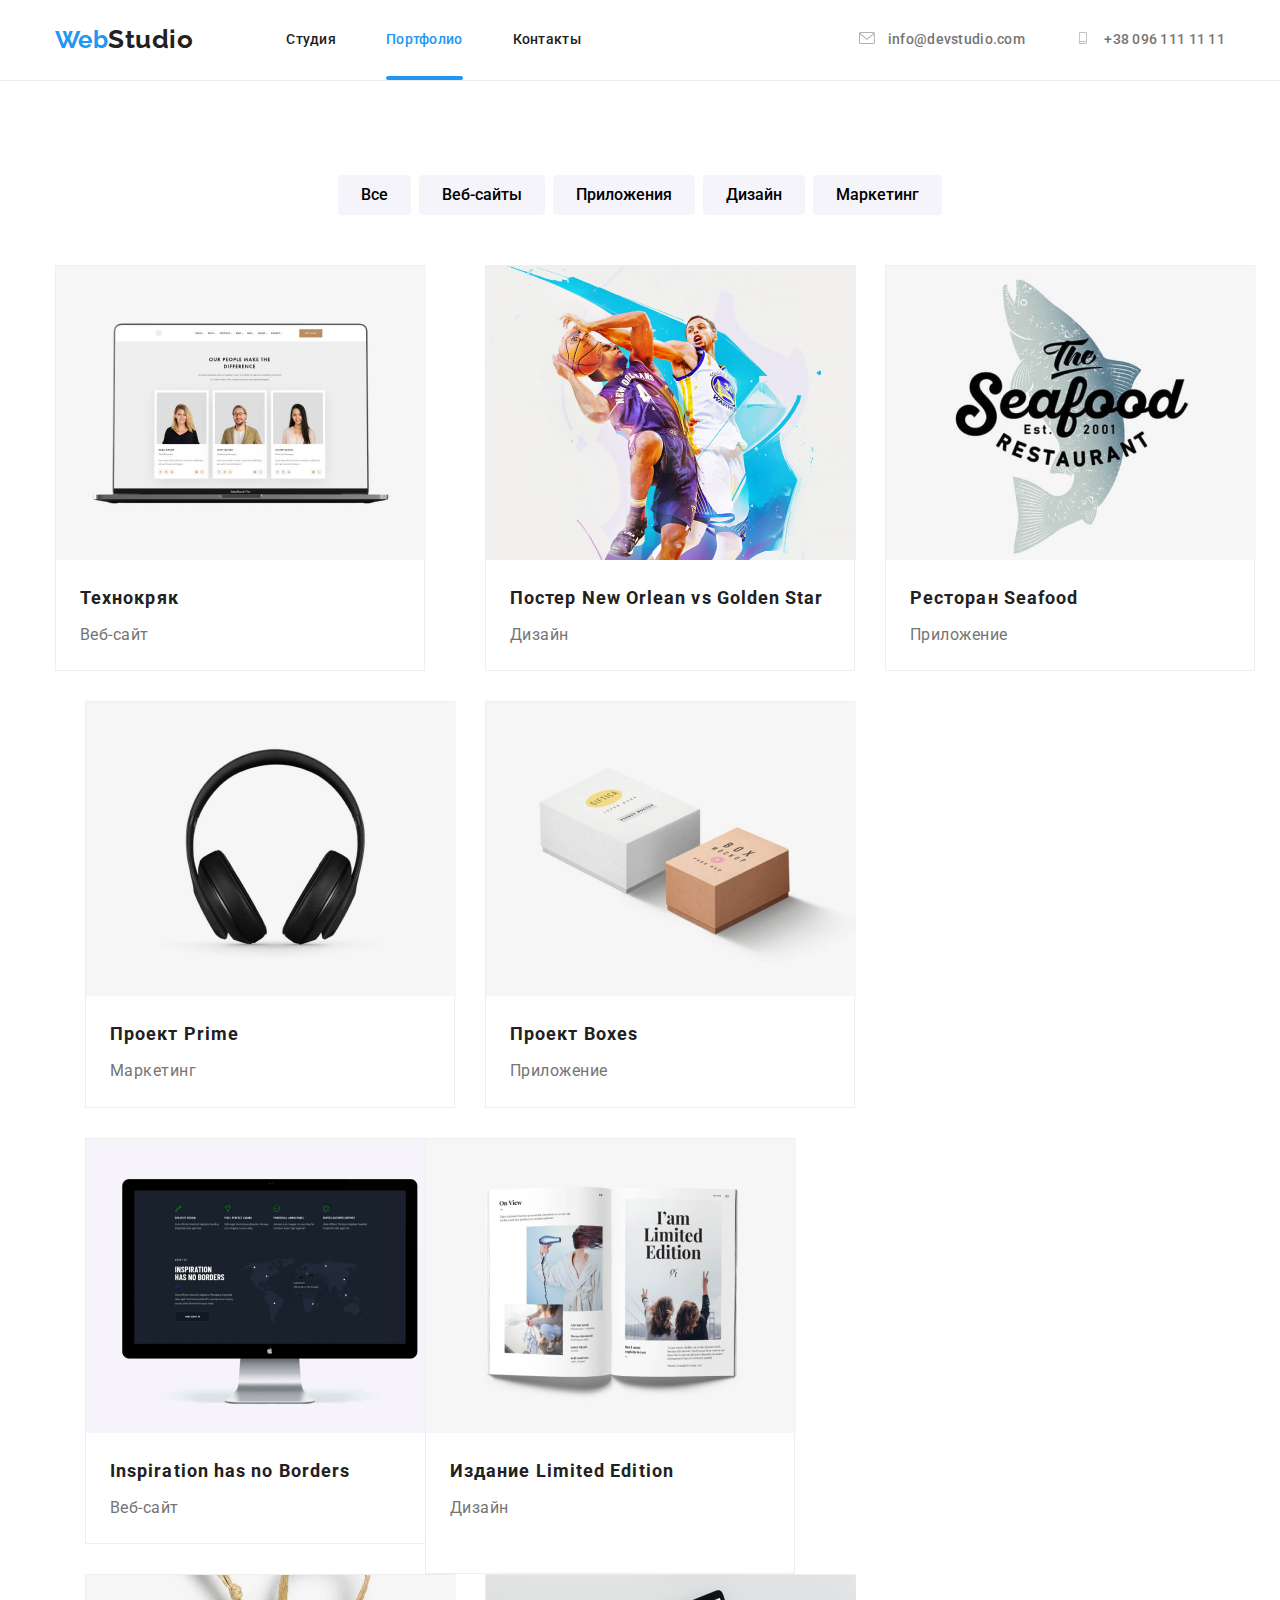
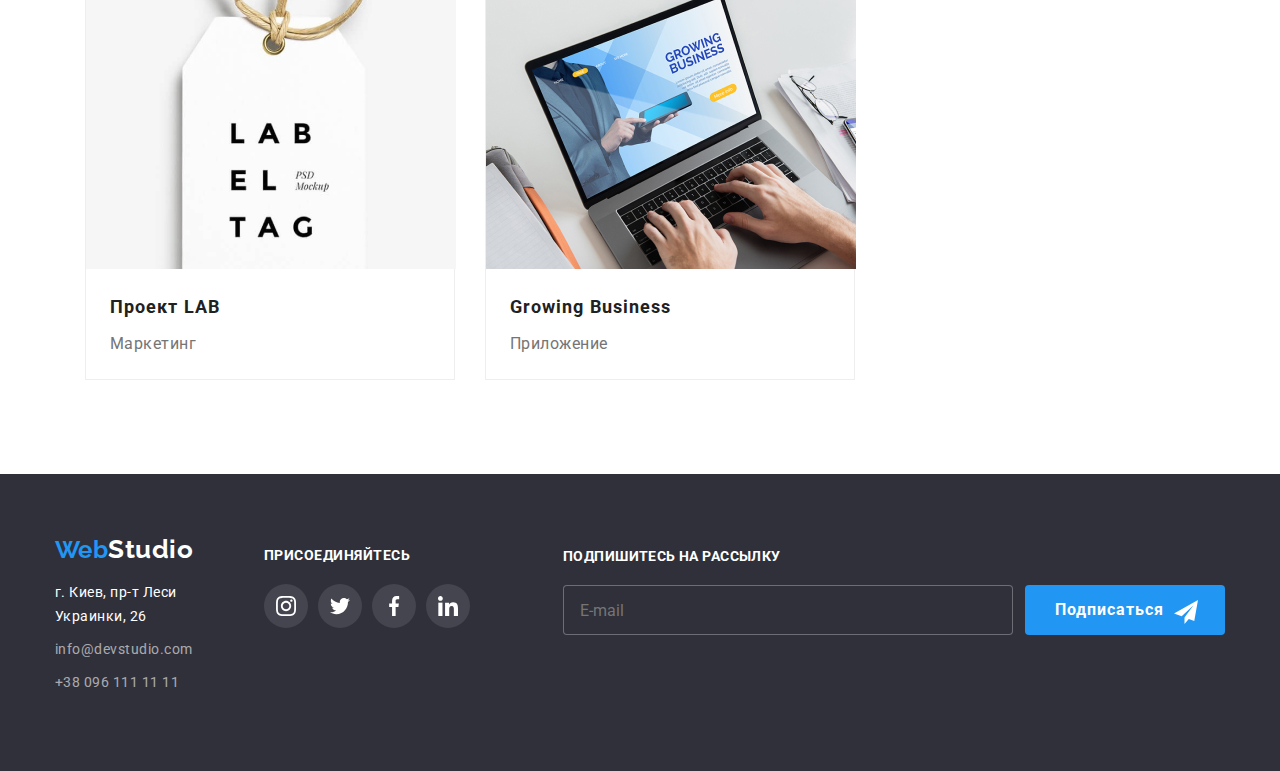
==== commit c400401f: "иконки свг" ====
--- a/portfolio.html
+++ b/portfolio.html
@@ -10,7 +10,7 @@
 </head>
 <body class="body">
     <!--шапка сайта-->
-   <!-- <header class="page-header">
+    <header class="page-header">
         <div class="container main-nav">
             <nav class="main-nav">
                 <a class="link-logo" href="./index.html"> <span class="logo-web">Web</span>Studio
@@ -39,7 +39,7 @@
             </li>
         </ul>
         </div>
-    </header>-->
+    </header>
     <main>
         <!--панель переключения -->
         <section class="section section-button">
--- a/css/main.min.css
+++ b/css/main.min.css
@@ -1,2 +1,2 @@
-html{box-sizing:border-box}*,*::before,*::after{box-sizing:inherit}*::before,*::after{margin:0;padding:0}img{display:block}.body{color:var(--primary-text-color);background:var(--bg-primary);font-family:Roboto, sans-serif;font-weight:700;letter-spacing:0.03em;margin:0}input{font-family:inherit}.list{list-style:none;margin:0;padding:0}.container{width:100%;padding:0 15px}@media screen and (min-width: 480px){.container{max-width:480px;margin:0 auto}}@media screen and (min-width: 768px){.container{max-width:768px;padding:0 15px}}@media screen and (min-width: 1200px){.container{max-width:1200px;padding:0 15px}}:root{--primary-text-color: #212121;--secondary-text-color: #757575;--accent-color: #2196f3;--secondary-accent-color: #ffffff;--contacts-text-footer: rgba(255, 255, 255, 0.6);--bg-header: #ffffff;--bg-hero: #c4c4c4;--bg-footer: #2f303a;--bg-primary: #ffffff;--bg-secondary: #f5f4fa;--bg-box: #ffffff;--border-bottom: #ececec;--shadow: rgba(47, 48, 58, 0.4);--border-clients: #afb1b8;--logo-color: #afb1b8;--shadow-button-hero: 0px 4px 4px rgba(0, 0, 0, 0.15)}.visually-hidden{position:absolute !important;clip:rect(1px 1px 1px 1px);clip:rect(1px, 1px, 1px, 1px);padding:0 !important;border:0 !important;height:1px !important;width:1px !important;overflow:hidden}.link-logo{color:var(--primary-text-color);text-decoration:none;font-family:Raleway, sans-serif;font-size:24px;line-height:1.167;margin-right:93px;padding-top:24px;padding-bottom:25px;transition:color 250ms cubic-bezier(0.4, 0, 0.2, 1)}.link-logo:hover,.link-logo:focus{color:var(--accent-color)}.logo-web{color:var(--accent-color);font-family:Raleway, sans-serif;font-size:24px;line-height:1.167}.logo-web:hover,.logo-web:focus{color:var(--accent-color)}@media screen and (min-width: 768px){.link-logo{font-size:26px;line-height:1.19}}.logo-footer{color:var(--secondary-accent-color);text-decoration:none;font-family:Raleway, sans-serif;font-size:24px;line-height:1.167;margin-bottom:20px;transition:color 250ms cubic-bezier(0.4, 0, 0.2, 1)}.logo-footer:hover,.logo-footer:focus{color:var(--accent-color)}@media screen and (min-width: 768px){.logo-footer{font-size:26px;line-height:1.19}}.page-header{text-decoration-color:none;background:var(--bg-header);border-bottom:1px solid var(--border-bottom);margin:0px;padding:0px}.main-nav{display:flex;align-items:center}.site-nav a{color:var(--primary-text-color);text-decoration:none;font-weight:500;font-size:14px;line-height:1.14;letter-spacing:0.02em;display:block;padding-top:32px;padding-bottom:32px}.navigation-list{margin-right:50px;padding:0px}.navigation-list:last-child{margin-right:0px}.links-transition{transition:color 250ms cubic-bezier(0.4, 0, 0.2, 1)}.menu-link{position:relative}.menu-link::after{content:"";display:block;width:100%;height:4px;border-radius:2px;background-color:var(--accent-color);position:absolute;left:0;bottom:0;opacity:0;transition:color 250ms cubic-bezier(0.4, 0, 0.2, 1)}.menu-link:hover::after{opacity:1;color:var(--accent-color)}.current::after{opacity:1;color:var(--accent-color)}.site-nav{display:flex}.site-nav a:hover,.site-nav a:focus{color:var(--accent-color)}.site-nav .current{color:var(--accent-color)}.auth-nav{display:flex;margin-left:auto}.auth-nav-svg{fill:var(--logo-color);width:16px;height:12px;margin-right:10px}.link-auth-nav-svg:hover svg,.link-auth-nav-svg:focus svg{fill:var(--accent-color)}.list-contacts{display:flex}.list-contacts:hover,.list-contacts:focus{fill:var(--accent-color)}.auth-nav .list-contacts+.list-contacts{margin-left:50px}.auth-nav a{color:var(--secondary-text-color);text-decoration:none;font-weight:500;font-size:14px;line-height:1.14;letter-spacing:0.02em;padding-top:32px;padding-bottom:32px}.auth-nav a:hover,.auth-nav a:focus{color:var(--accent-color)}.hero{padding-top:118px;padding-bottom:118px;background-color:var(--bg-hero);background-image:linear-gradient(to right, var(--shadow), var(--shadow)),url(../image/img-bg-mobile.jpg);background-position:x 0px y 60px;background-repeat:no-repeat;background-size:cover;text-align:center}.hero-title{color:var(--secondary-accent-color);font-weight:900;font-size:26px;line-height:1.615;text-align:center;letter-spacing:0.06em;text-transform:uppercase;margin-top:0;margin-bottom:30px}.hero-button{color:var(--secondary-accent-color);font-size:16px;font-weight:700;line-height:1.875;align-items:center;text-align:center;letter-spacing:0.06em;display:inline-block;text-align:center;padding:10px 32px;background-color:var(--accent-color);border-radius:4px;box-shadow:var(--shadow-button-hero);border:1px solid transparent;cursor:pointer;min-width:136px}@media screen and (min-device-pixel-ratio: 2) and (min-width: 320px), screen and (min-resolution: 192dpi) and (min-width: 320px), screen and (min-resolution: 2dppx) and (min-width: 320px){.hero{background-image:linear-gradient(to right, var(--shadow), var(--shadow)),url(../image/img-bg-mobile@2x.jpg)}}@media screen and (min-width: 768px){.hero{background-image:linear-gradient(to right, var(--shadow), var(--shadow)),url(../image/img-bg-tablet.jpg);background-position:x 0px y 80px}}@media screen and (min-device-pixel-ratio: 2) and (min-width: 768px), screen and (min-resolution: 192dpi) and (min-width: 768px), screen and (min-resolution: 2dppx) and (min-width: 768px){.hero{background-image:linear-gradient(to right, var(--shadow), var(--shadow)),url(../image/img-bg-tablet@2x.jpg)}}@media screen and (min-width: 1200px){.hero{background-image:linear-gradient(to right, var(--shadow), var(--shadow)),url(../image/img-bg-desktop.jpg)}.hero-title{font-size:44px;line-height:1.364}}@media screen and (min-device-pixel-ratio: 2) and (min-width: 1200px), screen and (min-resolution: 192dpi) and (min-width: 1200px), screen and (min-resolution: 2dppx) and (min-width: 1200px){.hero{background-image:linear-gradient(to right, var(--shadow), var(--shadow)),url(../image/img-bg-desktop@2x.jpg)}}.section{padding-top:60px;margin-bottom:0px}.section-title{font-size:14px;line-height:1.14;text-transform:uppercase;margin:0px 0px 10px 0px;padding:0px;align-items:center;text-align:center}.section-text{color:var(--secondary-text-color);font-weight:400;font-size:14px;line-height:1.71;margin-bottom:30px;padding:0px}.list-box-first{width:450px}.list-box-first::before{content:"";display:block;height:120px;background-color:var(--bg-secondary);background-size:70px 70px;background-repeat:no-repeat;background-position:center;border-radius:4px;margin-bottom:30px}.list-item-svg1::before{background-image:url(../image/svg1.svg)}.list-item-clock2::before{background-image:url(../image/clock2.svg)}.list-item-diagram3::before{background-image:url(../image/diagram3.svg)}.list-item-astronaut4::before{background-image:url(../image/astronaut4.svg)}@media screen and (min-width: 768px){.benefits{display:flex;flex-wrap:wrap}.section-title{text-align:left}.list-box-first{width:354px}.list-box-first:nth-child(even){margin-left:30px}}@media screen and (min-width: 1200px){.list-box-first{width:270px}.list-box-first+.list-box-first{margin-left:30px;padding:0px}}@media screen and (min-width: 320px) and (max-width: 767px){.section.pading{display:none}}@media screen and (min-width: 768px) and (max-width: 1199px){.section.pading{display:none}}.section-main-title{font-size:36px;line-height:1.17;text-align:center;margin-bottom:50px;margin-top:0px;padding:0px}.images-work{display:flex}.list-box-secondary+.list-box-secondary{margin:0px 0px 0px 30px;padding:0px}.pading{padding-bottom:94px}.work-thumb{position:relative}.wraper-text-name{width:370px;height:70px;background-color:rgba(47,48,58,0.8);position:absolute;display:flex;bottom:0;left:0}.text-name{display:flex;justify-content:center;align-items:center;font-style:normal;font-weight:700;font-size:14px;line-height:1.17;text-align:center;text-transform:uppercase;margin:auto;padding:0px;color:var(--secondary-accent-color)}.section-team{background:var(--bg-secondary);margin:0px;padding-top:60px;padding-bottom:60px}.secondary-margine{margin-top:0px;margin-bottom:0px}.section-main-title{margin-bottom:30px}.team-boxes{display:flex;flex-wrap:wrap}.team-items{text-align:center;box-shadow:0px 1px 3px rgba(0,0,0,0.12),0px 1px 1px rgba(0,0,0,0.14),0px 2px 1px rgba(0,0,0,0.2);border-radius:0px 0px 4px 4px}.team-items+.team-items{margin-top:30px}.team-name{font-weight:500;font-size:16px;line-height:1.19;margin-top:30px;margin-bottom:0px;padding:0px}.section-text-profession{color:var(--secondary-text-color);font-weight:400;font-size:16px;line-height:1.19;padding:0px;margin-top:10px;margin-bottom:16px}.social-list{display:flex;justify-content:center}.social-list-svg{fill:var(--logo-color);width:20px;height:20px;transition:fill 250ms cubic-bezier(0.4, 0, 0.2, 1)}.social-list-link{display:flex;justify-content:center;align-items:center;width:44px;height:44px;border-radius:50%}.team-list-content-wrapper{padding-left:122px;padding-right:122px;padding-bottom:24px}@media screen and (min-width: 768px){.team-items{width:354px}.team-items:nth-child(even){margin-left:30px}.team-items:nth-child(1),.team-items:nth-child(2){margin-top:0px}.team-items:nth-child(3),.team-items:nth-child(4){margin-top:30px}.team-list-content-wrapper{padding-left:74px;padding-right:74px;padding-bottom:24px}}@media screen and (min-width: 1200px){.section-team{padding-top:94px;padding-bottom:94px}.section-main-title{margin-bottom:50px}.team-items{width:270px}.team-items+.team-items{margin:0px 0px 0px 30px}.social-list-link{justify-content:space-between;align-items:center;transition:background-color 250ms cubic-bezier(0.4, 0, 0.2, 1)}.social-list-link:hover,.social-list-link:focus{background-color:var(--accent-color)}.social-list-link:hover svg,.social-list-link:focus svg{fill:var(--secondary-accent-color)}.team-list-content-wrapper{padding-left:32px;padding-right:32px;padding-bottom:30px}}.section-clients{margin:0px;padding-top:60px;padding-bottom:60px}.third-margin{margin:0px 0px 30px 0px}.clients-box{display:flex;flex-wrap:wrap;justify-content:center}.clients-link{display:flex;justify-content:center;align-items:center;width:208px;height:90px}.clients-link:hover svg,.clients-link:focus svg{fill:var(--accent-color)}.clients-list-icon{fill:var(--logo-color);transition:fill 250ms cubic-bezier(0.4, 0, 0.2, 1)}.clients-list-icon:hover,.clients-list-icon:focus{fill:var(--accent-color)}.clients-margin{border:1px solid var(--border-clients);border-radius:4px;transition:color 250ms cubic-bezier(0.4, 0, 0.2, 1)}.clients-margin:hover,.clients-margin:focus{border:1px solid var(--accent-color)}@media screen and (min-width: 320px) and (max-width: 480px){.clients-margin:nth-child(even){margin-left:29px}.clients-margin:nth-child(3),.clients-margin:nth-child(4),.clients-margin:nth-child(5),.clients-margin:nth-child(6){margin-top:30px}}@media screen and (min-width: 768px){.clients-link{width:226px;height:90px}}.clients-margin{margin-left:30px}.clients-margin:nth-child(1),.clients-margin:nth-child(4){margin-left:0px}.clients-margin:nth-child(4),.clients-margin:nth-child(5),.clients-margin:nth-child(6){margin-top:30px}@media screen and (min-width: 1200px){.third-margin{margin:0px 0px 50px 0px}.section-clients{padding-top:94px;padding-bottom:94px}.clients-link{width:168px;flex-wrap:nowrap}.clients-margin+.clients-margin{margin:0px 0px 0px 30px}}.page-footer{background:var(--bg-footer);padding-top:60px;padding-bottom:60px;text-align:center;align-items:center}.adress-ul{list-style:none;text-decoration:none;margin-left:0px;padding-left:0px}.adress-items{margin-bottom:8px}.adress-items:last-child{margin-bottom:0px}.address{color:var(--secondary-accent-color);text-decoration:none;font-style:normal;font-weight:400;font-size:14px;line-height:1.71;margin:0px}.address-auth{color:var(--contacts-text-footer);text-decoration:none;font-style:normal;font-weight:400;font-size:14px;line-height:1.71}.text-footer{color:var(--secondary-accent-color);font-style:normal;font-weight:700;font-size:14px;line-height:1.17;text-transform:uppercase;margin-top:60px}.all-footer-container{display:block;align-items:center}.list-social-footer{display:flex;justify-content:center;align-items:center;margin-top:20px}.social-item-footer{display:flex;justify-content:center;align-items:center;width:44px;height:44px;border-radius:50%}.list-item-footer{justify-content:flex-start;align-items:center;border-radius:50%;margin-right:10px;width:44px;height:44px;background-color:rgba(255,255,255,0.1);transition:background-color 250ms cubic-bezier(0.4, 0, 0.2, 1)}.list-item-footer:last-child{margin-right:0px}.social-svg-footer{fill:var(--secondary-accent-color);width:20px;height:20px;transition:fill 250ms cubic-bezier(0.4, 0, 0.2, 1)}.box-mailing{margin-left:0px}.mailing-btn-wraper{display:block}.text-mailing{font-size:14px;line-height:1.14;letter-spacing:0.03em;text-transform:uppercase;color:var(--secondary-accent-color);margin-top:60px;margin-bottom:20px}.btn-for-mailing{display:flex;position:relative;width:200px;height:50px;background-color:var(--accent-color);font-family:Roboto, sans-serif;font-weight:700;font-size:16px;line-height:1.88;align-items:center;text-align:center;letter-spacing:0.06em;color:var(--secondary-accent-color);border-radius:4px;border:1px solid transparent;padding:10px 62px 10px 29px;margin-top:20px;margin-left:130px}.mail-input-wraper{display:flex;width:100%;height:50px;border:1px solid rgba(255,255,255,0.3);border-radius:4px;background-color:var(--bg-footer);padding-left:16px;color:rgba(117,117,117,0.5)}.position-svg-icon{padding-left:10px;padding-top:13px;align-items:center;justify-content:center}.my-send-icon{width:24px;height:24px}@media screen and (min-width: 768px){.text-footer{margin-top:0px}.mail-input-wraper{width:450px}.all-footer-container{display:flex;flex-wrap:wrap;justify-content:space-around}.box-social-link{margin-bottom:60px}}@media screen and (min-width: 1200px){.page-footer{text-align:start}.adress-items{margin-bottom:9px}.text-footer{margin:0}.box-social-link{margin-left:50px;padding-top:10px;margin-bottom:80px}.list-social-footer{justify-content:flex-start;margin-top:20px}.social-item-footer:hover,.social-item-footer:focus{fill:var(--accent-color)}.list-item-footer:hover,.list-item-footer:focus{background-color:var(--accent-color)}.social-svg-footer:hover,.social-svg-footer:focus{fill:var(--secondary-accent-color)}.all-footer-container{flex-wrap:nowrap}.footer-adress{padding-top:60px;padding-bottom:60px}.box-mailing{margin-left:93px;margin-bottom:60px}.mailing-btn-wraper{display:flex}.text-mailing{margin-top:0px}.btn-for-mailing{margin-left:12px;margin-top:0px}}.hidden-title{display:none}.button-list{display:flex;flex-wrap:wrap}.section-button{padding-top:60px;padding-bottom:40px}.switch-button{background:var(--bg-secondary);border-radius:4px;border:1px solid transparent;font-family:inherit;font-weight:500;font-size:16px;line-height:1.63;text-align:center;padding:6px 22px 6px 22px;cursor:pointer;transition:color 250ms cubic-bezier(0.4, 0, 0.2, 1),background-color 250ms cubic-bezier(0.4, 0, 0.2, 1)}.switch-button:hover,.switch-button:focus{background-color:var(--accent-color);color:var(--secondary-accent-color)}.list-our-button+.list-our-button{margin-left:8px}.list-our-button:nth-child(4){margin-left:0}.list-our-button:nth-child(4),.list-our-button:nth-child(5){margin-top:21px}@media screen and (min-width: 768px){.section-button{padding-bottom:30px}.button-list{justify-content:center}.list-our-button+.list-our-button{margin-left:8px}.list-our-button:nth-child(4),.list-our-button:nth-child(5){margin-top:0px}}@media screen and (min-width: 1200px){.section-button{padding-top:94px;padding-bottom:50px}}.all-portfolio-list{display:flex;flex-wrap:wrap}.box{background:var(--bg-box);margin:0px;padding:0px}.box a{margin:0px;padding:0px}.portfolio-card{width:100%;margin-bottom:30px;border:1px solid #eeeeee}.portfolio-card:hover{border:1px solid #eeeeee;box-shadow:0px 1px 1px rgba(0,0,0,0.12),0px 4px 4px rgba(0,0,0,0.06),1px 4px 6px rgba(0,0,0,0.16)}.section-cards{margin:0px;padding-top:0px;padding-bottom:60px}.portfolio-link{color:var(--primary-text-color);background:var(--bg-box);text-decoration:none;margin:0px;padding:0px}.portfolio-name{font-size:18px;line-height:2;letter-spacing:0.06em;margin:0px}.section-text-type{color:var(--secondary-text-color);font-weight:400;font-size:16px;line-height:1.89;margin-top:4px;margin-bottom:0px}.portfolio-padding{padding-top:20px;padding-bottom:20px;padding-left:24px;padding-right:24px}.image-thumb{position:relative;width:370px;height:294px;overflow:hidden}.image-thumb>.overlay{position:absolute;font-weight:400;font-size:18px;line-height:1.55;color:var(--bg-secondary);background-color:var(--accent-color);top:0;left:0;width:100%;height:100%;margin:0;padding:63px 24px;transform:translateY(100%);transition:250ms ease;opacity:0}.image-thumb:hover>.overlay{opacity:1;transform:translateY(0%)}@media screen and (min-width: 768px){.portfolio-card{width:354px}.portfolio-card:nth-child(even){margin-left:30px}}@media screen and (min-width: 1200px){.portfolio-card{width:370px;margin-left:0px;margin-right:30px;margin-bottom:30px}.portfolio-card:nth-last-child(-n+3){margin-bottom:0px}.portfolio-card:nth-child(3){margin-right:-30px}.portfolio-card:nth-child(6){margin-right:-30px}.portfolio-card:nth-child(9){margin-right:-30px}.section-cards{padding-bottom:94px}}.backdrop{width:100%;height:100%;background-color:rgba(0,0,0,0.2);position:fixed;top:0;left:0;transition:all 300ms linear}.modal{position:absolute;top:50%;left:50%;transform:translate(-50%, -50%);width:528px;min-height:581px;background:var(--secondary-accent-color);box-shadow:0px 1px 3px rgba(0,0,0,0.12),0px 1px 1px rgba(0,0,0,0.14),0px 2px 1px rgba(0,0,0,0.2);border-radius:4px}.modal-button-close{position:absolute;top:8px;right:8px;width:30px;height:30px;background:var(--bg-secondary);border:1px solid rgba(0,0,0,0.1);border-radius:50%;cursor:pointer}.modal-button-close:focus svg{fill:var(--accent-color)}.is-hidden{opacity:0;visibility:hidden;pointer-events:none}.form-title{font-family:Roboto, sans-serif;font-weight:bold;font-size:20px;line-height:1.15;text-align:center;letter-spacing:0.03em;padding:40px 40px 0px 40px;margin:0}.modal-form{display:flex;flex-direction:column;padding:12px 40px 40px 40px}.modal-form-label{font-family:Roboto, sans-serif;font-weight:400;font-size:12px;line-height:1.15;letter-spacing:0.01em;color:var(--secondary-text-color)}.modal-form-label+.modal-form-label{padding-top:10px}.modal-form-input{border:1px solid rgba(33,33,33,0.2);border-radius:4px;width:100%;height:40px;padding-left:42px}.modal-form-input:focus{outline:none;border-color:var(--accent-color)}.modal-form-input:focus+.modal-form-icon{fill:var(--accent-color)}.modal-for-comment{margin-top:4px}.modal-for-comment:focus{outline:none;border-color:var(--accent-color)}.modal-icon-wraper{position:relative;display:block;margin-top:4px}.modal-form-icon{display:block;width:12px;height:12px;position:absolute;top:50%;left:16px;transform:translate(-50%, -50%)}.my-checkmark{position:absolute;width:11px;height:8px;top:50%;left:7px;transform:translate(-50%, -50%);fill:var(--secondary-accent-color)}.modal-for-comment{border:1px solid rgba(33,33,33,0.2);border-radius:4px;width:100%;height:120px;resize:none;padding:12px 16px}.modal-for-comment::placeholder{font-family:Roboto, sans-serif;font-style:normal;font-weight:400;font-size:12px;line-height:1.17;letter-spacing:0.01em;color:rgba(117,117,117,0.5)}.contact-form-policy-label{position:relative;display:flex;align-items:center;margin-top:20px;margin-bottom:30px;justify-content:center;font-weight:400;font-size:14px;line-height:1.71;letter-spacing:0.03em;color:var(--secondary-text-color)}.contact-form-policy-label::before{content:"";display:block;width:16px;height:15px;border-radius:2px;margin-right:7px;background-image:url(../image/square.svg)}.modal-form-policy:checked+.contact-form-policy-label::before{background-color:var(--accent-color);background-image:url(../image/my-mark.svg);background-repeat:no-repeat;background-position:50% 50%}.agreement-condition{display:flex;color:var(--accent-color)}.modal-form-button{font-family:Roboto, sans-serif;font-weight:700;font-size:16px;line-height:1.89;display:flex;justify-content:center;align-items:center;text-align:center;letter-spacing:0.06em;color:var(--secondary-accent-color);background-color:var(--accent-color);padding:10px 55px 10px 56px;box-shadow:0px 4px 4px rgba(0,0,0,0.15);border-radius:4px;width:200px;height:50px;margin:auto}
+html{box-sizing:border-box}*,*::before,*::after{box-sizing:inherit}*::before,*::after{margin:0;padding:0}img{display:block}.body{color:var(--primary-text-color);background:var(--bg-primary);font-family:Roboto, sans-serif;font-weight:700;letter-spacing:0.03em;margin:0}input{font-family:inherit}.list{list-style:none;margin:0;padding:0}.container{width:100%;padding:0 15px}@media screen and (min-width: 480px){.container{max-width:480px;margin:0 auto}}@media screen and (min-width: 768px){.container{max-width:768px;padding:0 15px}}@media screen and (min-width: 1200px){.container{max-width:1200px;padding:0 15px}}:root{--primary-text-color: #212121;--secondary-text-color: #757575;--accent-color: #2196f3;--secondary-accent-color: #ffffff;--contacts-text-footer: rgba(255, 255, 255, 0.6);--bg-header: #ffffff;--bg-hero: #c4c4c4;--bg-footer: #2f303a;--bg-primary: #ffffff;--bg-secondary: #f5f4fa;--bg-box: #ffffff;--border-bottom: #ececec;--shadow: rgba(47, 48, 58, 0.4);--border-clients: #afb1b8;--logo-color: #afb1b8;--shadow-button-hero: 0px 4px 4px rgba(0, 0, 0, 0.15)}.visually-hidden{position:absolute !important;clip:rect(1px 1px 1px 1px);clip:rect(1px, 1px, 1px, 1px);padding:0 !important;border:0 !important;height:1px !important;width:1px !important;overflow:hidden}.link-logo{color:var(--primary-text-color);text-decoration:none;font-family:Raleway, sans-serif;font-size:24px;line-height:1.167;margin-right:93px;padding-top:24px;padding-bottom:25px;transition:color 250ms cubic-bezier(0.4, 0, 0.2, 1)}.link-logo:hover,.link-logo:focus{color:var(--accent-color)}.logo-web{color:var(--accent-color);font-family:Raleway, sans-serif;font-size:24px;line-height:1.167}.logo-web:hover,.logo-web:focus{color:var(--accent-color)}@media screen and (min-width: 768px){.link-logo{font-size:26px;line-height:1.19}}.logo-footer{color:var(--secondary-accent-color);text-decoration:none;font-family:Raleway, sans-serif;font-size:24px;line-height:1.167;margin-bottom:20px;transition:color 250ms cubic-bezier(0.4, 0, 0.2, 1)}.logo-footer:hover,.logo-footer:focus{color:var(--accent-color)}@media screen and (min-width: 768px){.logo-footer{font-size:26px;line-height:1.19}}.page-header{text-decoration-color:none;background:var(--bg-header);border-bottom:1px solid var(--border-bottom);margin:0px;padding:0px}.main-nav{display:flex;align-items:center}.site-nav a{color:var(--primary-text-color);text-decoration:none;font-weight:500;font-size:14px;line-height:1.14;letter-spacing:0.02em;display:block;padding-top:32px;padding-bottom:32px}.navigation-list{margin-right:50px;padding:0px}.navigation-list:last-child{margin-right:0px}.links-transition{transition:color 250ms cubic-bezier(0.4, 0, 0.2, 1)}.menu-link{position:relative}.menu-link::after{content:"";display:block;width:100%;height:4px;border-radius:2px;background-color:var(--accent-color);position:absolute;left:0;bottom:0;opacity:0;transition:color 250ms cubic-bezier(0.4, 0, 0.2, 1)}.menu-link:hover::after{opacity:1;color:var(--accent-color)}.current::after{opacity:1;color:var(--accent-color)}.site-nav{display:flex}.site-nav a:hover,.site-nav a:focus{color:var(--accent-color)}.site-nav .current{color:var(--accent-color)}.auth-nav{display:flex;margin-left:auto}.auth-nav-svg{fill:var(--logo-color);width:16px;height:12px;margin-right:10px}.link-auth-nav-svg:hover svg,.link-auth-nav-svg:focus svg{fill:var(--accent-color)}.list-contacts{display:flex}.list-contacts:hover,.list-contacts:focus{fill:var(--accent-color)}.auth-nav .list-contacts+.list-contacts{margin-left:50px}.auth-nav a{color:var(--secondary-text-color);text-decoration:none;font-weight:500;font-size:14px;line-height:1.14;letter-spacing:0.02em;padding-top:32px;padding-bottom:32px}.auth-nav a:hover,.auth-nav a:focus{color:var(--accent-color)}.hero{padding-top:118px;padding-bottom:118px;background-color:var(--bg-hero);background-image:linear-gradient(to right, var(--shadow), var(--shadow)),url(../image/img-bg-mobile.jpg);background-position:x 0px y 60px;background-repeat:no-repeat;background-size:cover;text-align:center}.hero-title{color:var(--secondary-accent-color);font-weight:900;font-size:26px;line-height:1.615;text-align:center;letter-spacing:0.06em;text-transform:uppercase;margin-top:0;margin-bottom:30px}.hero-button{color:var(--secondary-accent-color);font-size:16px;font-weight:700;line-height:1.875;align-items:center;text-align:center;letter-spacing:0.06em;display:inline-block;text-align:center;padding:10px 32px;background-color:var(--accent-color);border-radius:4px;box-shadow:var(--shadow-button-hero);border:1px solid transparent;cursor:pointer;min-width:136px}@media screen and (min-device-pixel-ratio: 2) and (min-width: 320px), screen and (min-resolution: 192dpi) and (min-width: 320px), screen and (min-resolution: 2dppx) and (min-width: 320px){.hero{background-image:linear-gradient(to right, var(--shadow), var(--shadow)),url(../image/img-bg-mobile@2x.jpg)}}@media screen and (min-width: 768px){.hero{background-image:linear-gradient(to right, var(--shadow), var(--shadow)),url(../image/img-bg-tablet.jpg);background-position:x 0px y 80px}}@media screen and (min-device-pixel-ratio: 2) and (min-width: 768px), screen and (min-resolution: 192dpi) and (min-width: 768px), screen and (min-resolution: 2dppx) and (min-width: 768px){.hero{background-image:linear-gradient(to right, var(--shadow), var(--shadow)),url(../image/img-bg-tablet@2x.jpg)}}@media screen and (min-width: 1200px){.hero{background-image:linear-gradient(to right, var(--shadow), var(--shadow)),url(../image/img-bg-desktop.jpg)}.hero-title{font-size:44px;line-height:1.364}}@media screen and (min-device-pixel-ratio: 2) and (min-width: 1200px), screen and (min-resolution: 192dpi) and (min-width: 1200px), screen and (min-resolution: 2dppx) and (min-width: 1200px){.hero{background-image:linear-gradient(to right, var(--shadow), var(--shadow)),url(../image/img-bg-desktop@2x.jpg)}}.section{padding-top:60px;margin-bottom:0px}.section-title{font-size:14px;line-height:1.14;text-transform:uppercase;margin:0px 0px 10px 0px;padding:0px;align-items:center;text-align:center}.section-text{color:var(--secondary-text-color);font-weight:400;font-size:14px;line-height:1.71;margin-bottom:30px;padding:0px}.list-box-first{width:450px}.list-box-first::before{content:"";display:block;height:120px;background-color:var(--bg-secondary);background-size:70px 70px;background-repeat:no-repeat;background-position:center;border-radius:4px;margin-bottom:30px}.list-item-svg1::before{background-image:url(../image/svg1.svg)}.list-item-clock2::before{background-image:url(../image/clock2.svg)}.list-item-diagram3::before{background-image:url(../image/diagram3.svg)}.list-item-astronaut4::before{background-image:url(../image/astronaut4.svg)}@media screen and (min-width: 768px){.benefits{display:flex;flex-wrap:wrap}.section-title{text-align:left}.list-box-first{width:354px}.list-box-first:nth-child(even){margin-left:30px}}@media screen and (min-width: 1200px){.list-box-first{width:270px}.list-box-first+.list-box-first{margin-left:30px;padding:0px}}@media screen and (min-width: 320px) and (max-width: 767px){.section.pading{display:none}}@media screen and (min-width: 768px) and (max-width: 1199px){.section.pading{display:none}}.section-main-title{font-size:36px;line-height:1.17;text-align:center;margin-bottom:50px;margin-top:0px;padding:0px}.images-work{display:flex}.list-box-secondary+.list-box-secondary{margin:0px 0px 0px 30px;padding:0px}.pading{padding-bottom:94px}.work-thumb{position:relative}.wraper-text-name{width:370px;height:70px;background-color:rgba(47,48,58,0.8);position:absolute;display:flex;bottom:0;left:0}.text-name{display:flex;justify-content:center;align-items:center;font-style:normal;font-weight:700;font-size:14px;line-height:1.17;text-align:center;text-transform:uppercase;margin:auto;padding:0px;color:var(--secondary-accent-color)}.section-team{background:var(--bg-secondary);margin:0px;padding-top:60px;padding-bottom:60px}.secondary-margine{margin-top:0px;margin-bottom:0px}.section-main-title{margin-bottom:30px}.team-boxes{display:flex;flex-wrap:wrap}.team-items{text-align:center;box-shadow:0px 1px 3px rgba(0,0,0,0.12),0px 1px 1px rgba(0,0,0,0.14),0px 2px 1px rgba(0,0,0,0.2);border-radius:0px 0px 4px 4px}.team-items+.team-items{margin-top:30px}.team-name{font-weight:500;font-size:16px;line-height:1.19;margin-top:30px;margin-bottom:0px;padding:0px}.section-text-profession{color:var(--secondary-text-color);font-weight:400;font-size:16px;line-height:1.19;padding:0px;margin-top:10px;margin-bottom:16px}.social-list{display:flex;justify-content:center}.social-list-svg{fill:var(--logo-color);width:20px;height:20px;transition:fill 250ms cubic-bezier(0.4, 0, 0.2, 1)}.social-list-link{display:flex;justify-content:center;align-items:center;width:44px;height:44px;border-radius:50%}.team-list-content-wrapper{padding-left:122px;padding-right:122px;padding-bottom:24px}@media screen and (min-width: 768px){.team-items{width:354px}.team-items:nth-child(even){margin-left:30px}.team-items:nth-child(1),.team-items:nth-child(2){margin-top:0px}.team-items:nth-child(3),.team-items:nth-child(4){margin-top:30px}.team-list-content-wrapper{padding-left:74px;padding-right:74px;padding-bottom:24px}}@media screen and (min-width: 1200px){.section-team{padding-top:94px;padding-bottom:94px}.section-main-title{margin-bottom:50px}.team-items{width:270px}.team-items+.team-items{margin:0px 0px 0px 30px}.social-list-link{justify-content:space-between;align-items:center;transition:background-color 250ms cubic-bezier(0.4, 0, 0.2, 1)}.social-list-link:hover,.social-list-link:focus{background-color:var(--accent-color)}.social-list-link:hover svg,.social-list-link:focus svg{fill:var(--secondary-accent-color)}.team-list-content-wrapper{padding-left:32px;padding-right:32px;padding-bottom:30px}}.section-clients{margin:0px;padding-top:60px;padding-bottom:60px}.third-margin{margin:0px 0px 30px 0px}.clients-box{display:flex;flex-wrap:wrap;justify-content:space-between}.clients-link{display:flex;justify-content:center;align-items:center;width:208px;height:90px}.clients-link:hover svg,.clients-link:focus svg{fill:var(--accent-color)}.clients-list-icon{fill:var(--logo-color);transition:fill 250ms cubic-bezier(0.4, 0, 0.2, 1)}.clients-list-icon:hover,.clients-list-icon:focus{fill:var(--accent-color)}.clients-margin{border:1px solid var(--border-clients);border-radius:4px;transition:color 250ms cubic-bezier(0.4, 0, 0.2, 1)}.clients-margin:hover,.clients-margin:focus{border:1px solid var(--accent-color)}@media screen and (min-width: 320px) and (max-width: 480px){.clients-margin:nth-child(even){margin-left:29px}.clients-margin:nth-child(3),.clients-margin:nth-child(4),.clients-margin:nth-child(5),.clients-margin:nth-child(6){margin-top:30px}}@media screen and (min-width: 768px){.clients-link{width:226px;height:90px}}.clients-margin{margin-left:30px}.clients-margin:nth-child(1),.clients-margin:nth-child(4){margin-left:0px}.clients-margin:nth-child(4),.clients-margin:nth-child(5),.clients-margin:nth-child(6){margin-top:30px}@media screen and (min-width: 1200px){.third-margin{margin:0px 0px 50px 0px}.section-clients{padding-top:94px;padding-bottom:94px}.clients-link{width:168px;flex-wrap:nowrap}.clients-margin+.clients-margin{margin:0px 0px 0px 30px}}.page-footer{background:var(--bg-footer);padding-top:60px;padding-bottom:60px;text-align:center;align-items:center}.adress-ul{list-style:none;text-decoration:none;margin-left:0px;padding-left:0px}.adress-items{margin-bottom:8px}.adress-items:last-child{margin-bottom:0px}.address{color:var(--secondary-accent-color);text-decoration:none;font-style:normal;font-weight:400;font-size:14px;line-height:1.71;margin:0px}.address-auth{color:var(--contacts-text-footer);text-decoration:none;font-style:normal;font-weight:400;font-size:14px;line-height:1.71}.text-footer{color:var(--secondary-accent-color);font-style:normal;font-weight:700;font-size:14px;line-height:1.17;text-transform:uppercase;margin-top:60px}.all-footer-container{display:block;align-items:center}.list-social-footer{display:flex;justify-content:center;align-items:center;margin-top:20px}.social-item-footer{display:flex;justify-content:center;align-items:center;width:44px;height:44px;border-radius:50%}.list-item-footer{justify-content:flex-start;align-items:center;border-radius:50%;margin-right:10px;width:44px;height:44px;background-color:rgba(255,255,255,0.1);transition:background-color 250ms cubic-bezier(0.4, 0, 0.2, 1)}.list-item-footer:last-child{margin-right:0px}.social-svg-footer{fill:var(--secondary-accent-color);width:20px;height:20px;transition:fill 250ms cubic-bezier(0.4, 0, 0.2, 1)}.box-mailing{margin-left:0px}.mailing-btn-wraper{display:block}.text-mailing{font-size:14px;line-height:1.14;letter-spacing:0.03em;text-transform:uppercase;color:var(--secondary-accent-color);margin-top:60px;margin-bottom:20px}.btn-for-mailing{display:flex;position:relative;width:200px;height:50px;background-color:var(--accent-color);font-family:Roboto, sans-serif;font-weight:700;font-size:16px;line-height:1.88;align-items:center;text-align:center;letter-spacing:0.06em;color:var(--secondary-accent-color);border-radius:4px;border:1px solid transparent;padding:10px 62px 10px 29px;margin-top:20px;margin-left:130px}.mail-input-wraper{display:flex;width:100%;height:50px;border:1px solid rgba(255,255,255,0.3);border-radius:4px;background-color:var(--bg-footer);padding-left:16px;color:rgba(117,117,117,0.5)}.position-svg-icon{padding-left:10px;padding-top:13px;align-items:center;justify-content:center}.my-send-icon{width:24px;height:24px}@media screen and (min-width: 768px){.text-footer{margin-top:0px}.mail-input-wraper{width:450px}.all-footer-container{display:flex;flex-wrap:wrap;justify-content:space-around}.box-social-link{margin-bottom:60px}}@media screen and (min-width: 1200px){.page-footer{text-align:start}.adress-items{margin-bottom:9px}.text-footer{margin:0}.box-social-link{margin-left:50px;padding-top:10px;margin-bottom:80px}.list-social-footer{justify-content:flex-start;margin-top:20px}.social-item-footer:hover,.social-item-footer:focus{fill:var(--accent-color)}.list-item-footer:hover,.list-item-footer:focus{background-color:var(--accent-color)}.social-svg-footer:hover,.social-svg-footer:focus{fill:var(--secondary-accent-color)}.all-footer-container{flex-wrap:nowrap}.footer-adress{padding-top:60px;padding-bottom:60px}.box-mailing{margin-left:93px;margin-bottom:60px}.mailing-btn-wraper{display:flex}.text-mailing{margin-top:0px}.btn-for-mailing{margin-left:12px;margin-top:0px}}.hidden-title{display:none}.button-list{display:flex;flex-wrap:wrap}.section-button{padding-top:60px;padding-bottom:40px}.switch-button{background:var(--bg-secondary);border-radius:4px;border:1px solid transparent;font-family:inherit;font-weight:500;font-size:16px;line-height:1.63;text-align:center;padding:6px 22px 6px 22px;cursor:pointer;transition:color 250ms cubic-bezier(0.4, 0, 0.2, 1),background-color 250ms cubic-bezier(0.4, 0, 0.2, 1)}.switch-button:hover,.switch-button:focus{background-color:var(--accent-color);color:var(--secondary-accent-color)}.list-our-button+.list-our-button{margin-left:8px}.list-our-button:nth-child(4){margin-left:0}.list-our-button:nth-child(4),.list-our-button:nth-child(5){margin-top:21px}@media screen and (min-width: 768px){.section-button{padding-bottom:30px}.button-list{justify-content:center}.list-our-button+.list-our-button{margin-left:8px}.list-our-button:nth-child(4),.list-our-button:nth-child(5){margin-top:0px}}@media screen and (min-width: 1200px){.section-button{padding-top:94px;padding-bottom:50px}}.all-portfolio-list{display:flex;flex-wrap:wrap}.box{background:var(--bg-box);margin:0px;padding:0px}.box a{margin:0px;padding:0px}.portfolio-card{width:100%;margin-bottom:30px;border:1px solid #eeeeee}.portfolio-card:hover{border:1px solid #eeeeee;box-shadow:0px 1px 1px rgba(0,0,0,0.12),0px 4px 4px rgba(0,0,0,0.06),1px 4px 6px rgba(0,0,0,0.16)}.section-cards{margin:0px;padding-top:0px;padding-bottom:60px}.portfolio-link{color:var(--primary-text-color);background:var(--bg-box);text-decoration:none;margin:0px;padding:0px}.portfolio-name{font-size:18px;line-height:2;letter-spacing:0.06em;margin:0px}.section-text-type{color:var(--secondary-text-color);font-weight:400;font-size:16px;line-height:1.89;margin-top:4px;margin-bottom:0px}.portfolio-padding{padding-top:20px;padding-bottom:20px;padding-left:24px;padding-right:24px}.image-thumb{position:relative;width:370px;height:294px;overflow:hidden}.image-thumb>.overlay{position:absolute;font-weight:400;font-size:18px;line-height:1.55;color:var(--bg-secondary);background-color:var(--accent-color);top:0;left:0;width:100%;height:100%;margin:0;padding:63px 24px;transform:translateY(100%);transition:250ms ease;opacity:0}.image-thumb:hover>.overlay{opacity:1;transform:translateY(0%)}@media screen and (min-width: 768px){.portfolio-card{width:354px}.portfolio-card:nth-child(even){margin-left:30px}}@media screen and (min-width: 1200px){.portfolio-card{width:370px;margin-left:0px;margin-right:30px;margin-bottom:30px}.portfolio-card:nth-last-child(-n+3){margin-bottom:0px}.portfolio-card:nth-child(3){margin-right:-30px}.portfolio-card:nth-child(6){margin-right:-30px}.portfolio-card:nth-child(9){margin-right:-30px}.section-cards{padding-bottom:94px}}.backdrop{width:100%;height:100%;background-color:rgba(0,0,0,0.2);position:fixed;top:0;left:0;transition:all 300ms linear}.modal{position:absolute;top:50%;left:50%;transform:translate(-50%, -50%);width:528px;min-height:581px;background:var(--secondary-accent-color);box-shadow:0px 1px 3px rgba(0,0,0,0.12),0px 1px 1px rgba(0,0,0,0.14),0px 2px 1px rgba(0,0,0,0.2);border-radius:4px}.modal-button-close{position:absolute;top:8px;right:8px;width:30px;height:30px;background:var(--bg-secondary);border:1px solid rgba(0,0,0,0.1);border-radius:50%;cursor:pointer}.modal-button-close:focus svg{fill:var(--accent-color)}.is-hidden{opacity:0;visibility:hidden;pointer-events:none}.form-title{font-family:Roboto, sans-serif;font-weight:bold;font-size:20px;line-height:1.15;text-align:center;letter-spacing:0.03em;padding:40px 40px 0px 40px;margin:0}.modal-form{display:flex;flex-direction:column;padding:12px 40px 40px 40px}.modal-form-label{font-family:Roboto, sans-serif;font-weight:400;font-size:12px;line-height:1.15;letter-spacing:0.01em;color:var(--secondary-text-color)}.modal-form-label+.modal-form-label{padding-top:10px}.modal-form-input{border:1px solid rgba(33,33,33,0.2);border-radius:4px;width:100%;height:40px;padding-left:42px}.modal-form-input:focus{outline:none;border-color:var(--accent-color)}.modal-form-input:focus+.modal-form-icon{fill:var(--accent-color)}.modal-for-comment{margin-top:4px}.modal-for-comment:focus{outline:none;border-color:var(--accent-color)}.modal-icon-wraper{position:relative;display:block;margin-top:4px}.modal-form-icon{display:block;width:12px;height:12px;position:absolute;top:50%;left:16px;transform:translate(-50%, -50%)}.my-checkmark{position:absolute;width:11px;height:8px;top:50%;left:7px;transform:translate(-50%, -50%);fill:var(--secondary-accent-color)}.modal-for-comment{border:1px solid rgba(33,33,33,0.2);border-radius:4px;width:100%;height:120px;resize:none;padding:12px 16px}.modal-for-comment::placeholder{font-family:Roboto, sans-serif;font-style:normal;font-weight:400;font-size:12px;line-height:1.17;letter-spacing:0.01em;color:rgba(117,117,117,0.5)}.contact-form-policy-label{position:relative;display:flex;align-items:center;margin-top:20px;margin-bottom:30px;justify-content:center;font-weight:400;font-size:14px;line-height:1.71;letter-spacing:0.03em;color:var(--secondary-text-color)}.contact-form-policy-label::before{content:"";display:block;width:16px;height:15px;border-radius:2px;margin-right:7px;background-image:url(../image/square.svg)}.modal-form-policy:checked+.contact-form-policy-label::before{background-color:var(--accent-color);background-image:url(../image/my-mark.svg);background-repeat:no-repeat;background-position:50% 50%}.agreement-condition{display:flex;color:var(--accent-color)}.modal-form-button{font-family:Roboto, sans-serif;font-weight:700;font-size:16px;line-height:1.89;display:flex;justify-content:center;align-items:center;text-align:center;letter-spacing:0.06em;color:var(--secondary-accent-color);background-color:var(--accent-color);padding:10px 55px 10px 56px;box-shadow:0px 4px 4px rgba(0,0,0,0.15);border-radius:4px;width:200px;height:50px;margin:auto}
 /*# sourceMappingURL=main.min.css.map */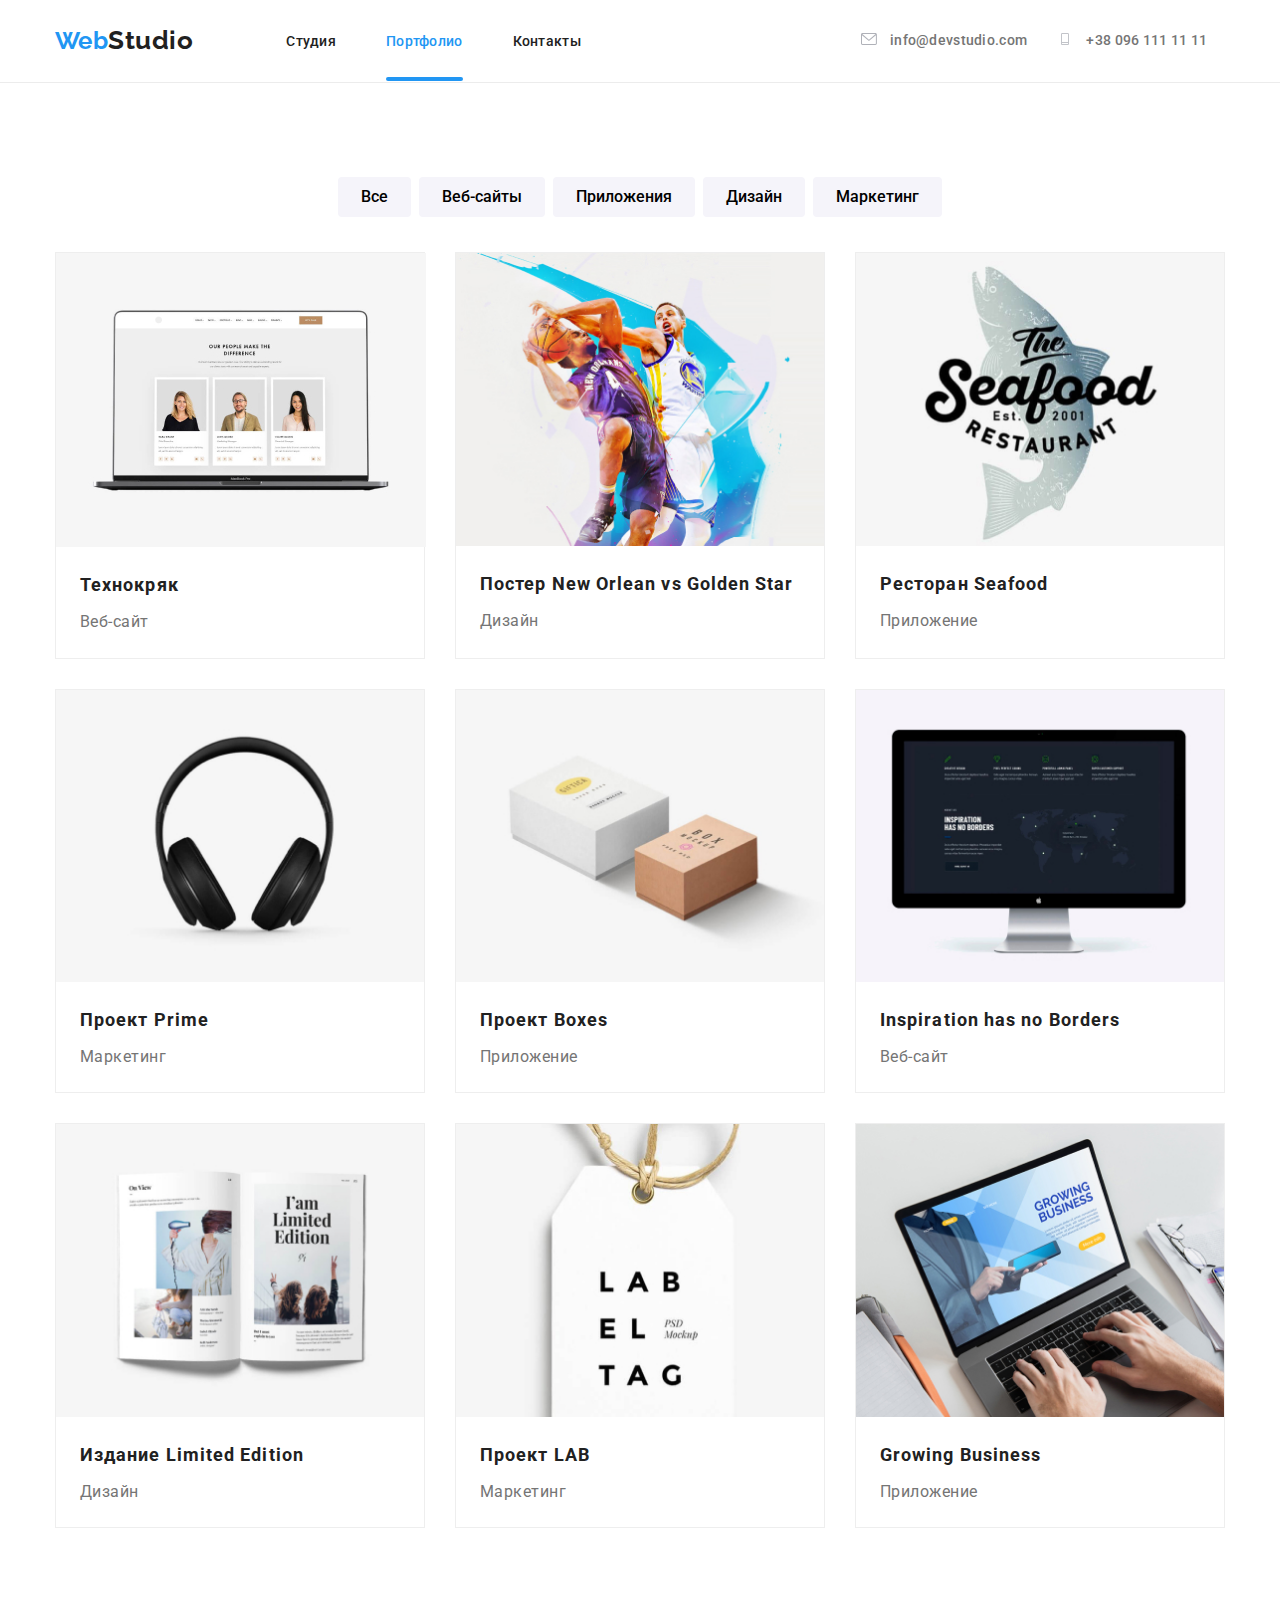
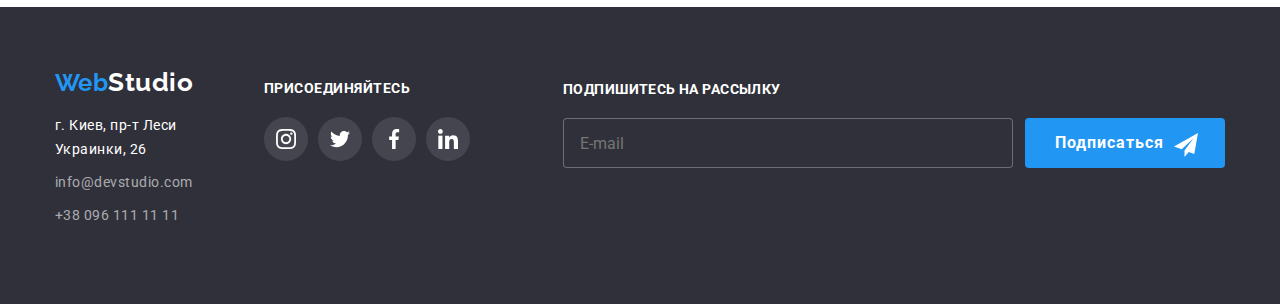
==== commit 380c9aa1: "правки в работе" ====
--- a/portfolio.html
+++ b/portfolio.html
@@ -12,32 +12,42 @@
     <!--шапка сайта-->
     <header class="page-header">
         <div class="container main-nav">
-            <nav class="main-nav">
-                <a class="link-logo" href="./index.html"> <span class="logo-web">Web</span>Studio
-                </a>
+            <a class="link-logo" href="./index.html"> <span class="logo-web">Web</span>Studio
+            </a>
+            <button class="menu-button" type="button" data-menu-button>
+                <svg width="24" height="19" aria-label="переключатель мобильного меню">
+                    <use class="icon-cross" href="./image/sprite.svg#icon-close-24"></use>
+                    <use class="icon-menu current" href="./image/sprite.svg#icon-menu-24"></use>
+                </svg>
+            </button>
+            <div class="wraper-for-menu-nav" data-menu>
+                <nav class="main-navigation">
     
-                <ul class="site-nav list">
-                    <li class="navigation-list"> <a href="./index.html" class="links-transition menu-link">Студия</a></li>
-                    <li class="navigation-list"> <a href="./portfolio.html" class="current links-transition menu-link">Портфолио</a></li>
-                    <li class="navigation-list"> <a href="" class="links-transition menu-link">Контакты</a></li>
+                    <ul class="site-nav list">
+                        <li class="navigation-list"> <a href="./index.html"
+                                class="links-transition menu-link">Студия</a></li>
+                        <li class="navigation-list"> <a href="./portfolio.html"
+                                class=" current links-transition menu-link">Портфолио</a></li>
+                        <li class="navigation-list"> <a href="" class="links-transition menu-link">Контакты</a></li>
+                    </ul>
+                </nav>
+    
+                <ul class="auth-nav list">
+                    <li class="list-contacts">
+                        <a class="link-auth-nav-svg links-transition" href="mailto:info@devstudio.com">
+                            <svg class="auth-nav-svg">
+                                <use href="./image/sprite.svg#icon-mail"></use>
+                            </svg>
+                            info@devstudio.com</a></li>
+                    <li class="list-contacts">
+                        <a class="link-auth-nav-svg links-transition" href="tel:+380961111111">
+                            <svg class="auth-nav-svg">
+                                <use href="./image/sprite.svg#icon-tel"></use>
+                            </svg>
+                            +38 096 111 11 11</a>
+                    </li>
                 </ul>
-            </nav>
-    
-        <ul class="auth-nav list">
-            <li class="list-contacts">
-                <a class="link-auth-nav-svg links-transition" href="mailto:info@devstudio.com">
-                    <svg class="auth-nav-svg">
-                        <use href="./image/sprite.svg#icon-mail"></use>
-                    </svg>
-                    info@devstudio.com</a></li>
-            <li class="list-contacts">
-                <a class="link-auth-nav-svg links-transition" href="tel:+380961111111">
-                    <svg class="auth-nav-svg">
-                        <use href="./image/sprite.svg#icon-tel"></use>
-                    </svg>
-                    +38 096 111 11 11</a>
-            </li>
-        </ul>
+            </div>
         </div>
     </header>
     <main>
@@ -285,6 +295,7 @@
             </div>
         </div>
     </footer>
+    <script src="./js/menu.js"></script>
 </body>
 
 </html>--- a/css/main.min.css
+++ b/css/main.min.css
@@ -1,2 +1,2 @@
-html{box-sizing:border-box}*,*::before,*::after{box-sizing:inherit}*::before,*::after{margin:0;padding:0}img{display:block}.body{color:var(--primary-text-color);background:var(--bg-primary);font-family:Roboto, sans-serif;font-weight:700;letter-spacing:0.03em;margin:0}input{font-family:inherit}.list{list-style:none;margin:0;padding:0}.container{width:100%;padding:0 15px}@media screen and (min-width: 480px){.container{max-width:480px;margin:0 auto}}@media screen and (min-width: 768px){.container{max-width:768px;padding:0 15px}}@media screen and (min-width: 1200px){.container{max-width:1200px;padding:0 15px}}:root{--primary-text-color: #212121;--secondary-text-color: #757575;--accent-color: #2196f3;--secondary-accent-color: #ffffff;--contacts-text-footer: rgba(255, 255, 255, 0.6);--bg-header: #ffffff;--bg-hero: #c4c4c4;--bg-footer: #2f303a;--bg-primary: #ffffff;--bg-secondary: #f5f4fa;--bg-box: #ffffff;--border-bottom: #ececec;--shadow: rgba(47, 48, 58, 0.4);--border-clients: #afb1b8;--logo-color: #afb1b8;--shadow-button-hero: 0px 4px 4px rgba(0, 0, 0, 0.15)}.visually-hidden{position:absolute !important;clip:rect(1px 1px 1px 1px);clip:rect(1px, 1px, 1px, 1px);padding:0 !important;border:0 !important;height:1px !important;width:1px !important;overflow:hidden}.link-logo{color:var(--primary-text-color);text-decoration:none;font-family:Raleway, sans-serif;font-size:24px;line-height:1.167;margin-right:93px;padding-top:24px;padding-bottom:25px;transition:color 250ms cubic-bezier(0.4, 0, 0.2, 1)}.link-logo:hover,.link-logo:focus{color:var(--accent-color)}.logo-web{color:var(--accent-color);font-family:Raleway, sans-serif;font-size:24px;line-height:1.167}.logo-web:hover,.logo-web:focus{color:var(--accent-color)}@media screen and (min-width: 768px){.link-logo{font-size:26px;line-height:1.19}}.logo-footer{color:var(--secondary-accent-color);text-decoration:none;font-family:Raleway, sans-serif;font-size:24px;line-height:1.167;margin-bottom:20px;transition:color 250ms cubic-bezier(0.4, 0, 0.2, 1)}.logo-footer:hover,.logo-footer:focus{color:var(--accent-color)}@media screen and (min-width: 768px){.logo-footer{font-size:26px;line-height:1.19}}.page-header{text-decoration-color:none;background:var(--bg-header);border-bottom:1px solid var(--border-bottom);margin:0px;padding:0px}.main-nav{display:flex;align-items:center}.site-nav a{color:var(--primary-text-color);text-decoration:none;font-weight:500;font-size:14px;line-height:1.14;letter-spacing:0.02em;display:block;padding-top:32px;padding-bottom:32px}.navigation-list{margin-right:50px;padding:0px}.navigation-list:last-child{margin-right:0px}.links-transition{transition:color 250ms cubic-bezier(0.4, 0, 0.2, 1)}.menu-link{position:relative}.menu-link::after{content:"";display:block;width:100%;height:4px;border-radius:2px;background-color:var(--accent-color);position:absolute;left:0;bottom:0;opacity:0;transition:color 250ms cubic-bezier(0.4, 0, 0.2, 1)}.menu-link:hover::after{opacity:1;color:var(--accent-color)}.current::after{opacity:1;color:var(--accent-color)}.site-nav{display:flex}.site-nav a:hover,.site-nav a:focus{color:var(--accent-color)}.site-nav .current{color:var(--accent-color)}.auth-nav{display:flex;margin-left:auto}.auth-nav-svg{fill:var(--logo-color);width:16px;height:12px;margin-right:10px}.link-auth-nav-svg:hover svg,.link-auth-nav-svg:focus svg{fill:var(--accent-color)}.list-contacts{display:flex}.list-contacts:hover,.list-contacts:focus{fill:var(--accent-color)}.auth-nav .list-contacts+.list-contacts{margin-left:50px}.auth-nav a{color:var(--secondary-text-color);text-decoration:none;font-weight:500;font-size:14px;line-height:1.14;letter-spacing:0.02em;padding-top:32px;padding-bottom:32px}.auth-nav a:hover,.auth-nav a:focus{color:var(--accent-color)}.hero{padding-top:118px;padding-bottom:118px;background-color:var(--bg-hero);background-image:linear-gradient(to right, var(--shadow), var(--shadow)),url(../image/img-bg-mobile.jpg);background-position:x 0px y 60px;background-repeat:no-repeat;background-size:cover;text-align:center}.hero-title{color:var(--secondary-accent-color);font-weight:900;font-size:26px;line-height:1.615;text-align:center;letter-spacing:0.06em;text-transform:uppercase;margin-top:0;margin-bottom:30px}.hero-button{color:var(--secondary-accent-color);font-size:16px;font-weight:700;line-height:1.875;align-items:center;text-align:center;letter-spacing:0.06em;display:inline-block;text-align:center;padding:10px 32px;background-color:var(--accent-color);border-radius:4px;box-shadow:var(--shadow-button-hero);border:1px solid transparent;cursor:pointer;min-width:136px}@media screen and (min-device-pixel-ratio: 2) and (min-width: 320px), screen and (min-resolution: 192dpi) and (min-width: 320px), screen and (min-resolution: 2dppx) and (min-width: 320px){.hero{background-image:linear-gradient(to right, var(--shadow), var(--shadow)),url(../image/img-bg-mobile@2x.jpg)}}@media screen and (min-width: 768px){.hero{background-image:linear-gradient(to right, var(--shadow), var(--shadow)),url(../image/img-bg-tablet.jpg);background-position:x 0px y 80px}}@media screen and (min-device-pixel-ratio: 2) and (min-width: 768px), screen and (min-resolution: 192dpi) and (min-width: 768px), screen and (min-resolution: 2dppx) and (min-width: 768px){.hero{background-image:linear-gradient(to right, var(--shadow), var(--shadow)),url(../image/img-bg-tablet@2x.jpg)}}@media screen and (min-width: 1200px){.hero{background-image:linear-gradient(to right, var(--shadow), var(--shadow)),url(../image/img-bg-desktop.jpg)}.hero-title{font-size:44px;line-height:1.364}}@media screen and (min-device-pixel-ratio: 2) and (min-width: 1200px), screen and (min-resolution: 192dpi) and (min-width: 1200px), screen and (min-resolution: 2dppx) and (min-width: 1200px){.hero{background-image:linear-gradient(to right, var(--shadow), var(--shadow)),url(../image/img-bg-desktop@2x.jpg)}}.section{padding-top:60px;margin-bottom:0px}.section-title{font-size:14px;line-height:1.14;text-transform:uppercase;margin:0px 0px 10px 0px;padding:0px;align-items:center;text-align:center}.section-text{color:var(--secondary-text-color);font-weight:400;font-size:14px;line-height:1.71;margin-bottom:30px;padding:0px}.list-box-first{width:450px}.list-box-first::before{content:"";display:block;height:120px;background-color:var(--bg-secondary);background-size:70px 70px;background-repeat:no-repeat;background-position:center;border-radius:4px;margin-bottom:30px}.list-item-svg1::before{background-image:url(../image/svg1.svg)}.list-item-clock2::before{background-image:url(../image/clock2.svg)}.list-item-diagram3::before{background-image:url(../image/diagram3.svg)}.list-item-astronaut4::before{background-image:url(../image/astronaut4.svg)}@media screen and (min-width: 768px){.benefits{display:flex;flex-wrap:wrap}.section-title{text-align:left}.list-box-first{width:354px}.list-box-first:nth-child(even){margin-left:30px}}@media screen and (min-width: 1200px){.list-box-first{width:270px}.list-box-first+.list-box-first{margin-left:30px;padding:0px}}@media screen and (min-width: 320px) and (max-width: 767px){.section.pading{display:none}}@media screen and (min-width: 768px) and (max-width: 1199px){.section.pading{display:none}}.section-main-title{font-size:36px;line-height:1.17;text-align:center;margin-bottom:50px;margin-top:0px;padding:0px}.images-work{display:flex}.list-box-secondary+.list-box-secondary{margin:0px 0px 0px 30px;padding:0px}.pading{padding-bottom:94px}.work-thumb{position:relative}.wraper-text-name{width:370px;height:70px;background-color:rgba(47,48,58,0.8);position:absolute;display:flex;bottom:0;left:0}.text-name{display:flex;justify-content:center;align-items:center;font-style:normal;font-weight:700;font-size:14px;line-height:1.17;text-align:center;text-transform:uppercase;margin:auto;padding:0px;color:var(--secondary-accent-color)}.section-team{background:var(--bg-secondary);margin:0px;padding-top:60px;padding-bottom:60px}.secondary-margine{margin-top:0px;margin-bottom:0px}.section-main-title{margin-bottom:30px}.team-boxes{display:flex;flex-wrap:wrap}.team-items{text-align:center;box-shadow:0px 1px 3px rgba(0,0,0,0.12),0px 1px 1px rgba(0,0,0,0.14),0px 2px 1px rgba(0,0,0,0.2);border-radius:0px 0px 4px 4px}.team-items+.team-items{margin-top:30px}.team-name{font-weight:500;font-size:16px;line-height:1.19;margin-top:30px;margin-bottom:0px;padding:0px}.section-text-profession{color:var(--secondary-text-color);font-weight:400;font-size:16px;line-height:1.19;padding:0px;margin-top:10px;margin-bottom:16px}.social-list{display:flex;justify-content:center}.social-list-svg{fill:var(--logo-color);width:20px;height:20px;transition:fill 250ms cubic-bezier(0.4, 0, 0.2, 1)}.social-list-link{display:flex;justify-content:center;align-items:center;width:44px;height:44px;border-radius:50%}.team-list-content-wrapper{padding-left:122px;padding-right:122px;padding-bottom:24px}@media screen and (min-width: 768px){.team-items{width:354px}.team-items:nth-child(even){margin-left:30px}.team-items:nth-child(1),.team-items:nth-child(2){margin-top:0px}.team-items:nth-child(3),.team-items:nth-child(4){margin-top:30px}.team-list-content-wrapper{padding-left:74px;padding-right:74px;padding-bottom:24px}}@media screen and (min-width: 1200px){.section-team{padding-top:94px;padding-bottom:94px}.section-main-title{margin-bottom:50px}.team-items{width:270px}.team-items+.team-items{margin:0px 0px 0px 30px}.social-list-link{justify-content:space-between;align-items:center;transition:background-color 250ms cubic-bezier(0.4, 0, 0.2, 1)}.social-list-link:hover,.social-list-link:focus{background-color:var(--accent-color)}.social-list-link:hover svg,.social-list-link:focus svg{fill:var(--secondary-accent-color)}.team-list-content-wrapper{padding-left:32px;padding-right:32px;padding-bottom:30px}}.section-clients{margin:0px;padding-top:60px;padding-bottom:60px}.third-margin{margin:0px 0px 30px 0px}.clients-box{display:flex;flex-wrap:wrap;justify-content:space-between}.clients-link{display:flex;justify-content:center;align-items:center;width:208px;height:90px}.clients-link:hover svg,.clients-link:focus svg{fill:var(--accent-color)}.clients-list-icon{fill:var(--logo-color);transition:fill 250ms cubic-bezier(0.4, 0, 0.2, 1)}.clients-list-icon:hover,.clients-list-icon:focus{fill:var(--accent-color)}.clients-margin{border:1px solid var(--border-clients);border-radius:4px;transition:color 250ms cubic-bezier(0.4, 0, 0.2, 1)}.clients-margin:hover,.clients-margin:focus{border:1px solid var(--accent-color)}@media screen and (min-width: 320px) and (max-width: 480px){.clients-margin:nth-child(even){margin-left:29px}.clients-margin:nth-child(3),.clients-margin:nth-child(4),.clients-margin:nth-child(5),.clients-margin:nth-child(6){margin-top:30px}}@media screen and (min-width: 768px){.clients-link{width:226px;height:90px}}.clients-margin{margin-left:30px}.clients-margin:nth-child(1),.clients-margin:nth-child(4){margin-left:0px}.clients-margin:nth-child(4),.clients-margin:nth-child(5),.clients-margin:nth-child(6){margin-top:30px}@media screen and (min-width: 1200px){.third-margin{margin:0px 0px 50px 0px}.section-clients{padding-top:94px;padding-bottom:94px}.clients-link{width:168px;flex-wrap:nowrap}.clients-margin+.clients-margin{margin:0px 0px 0px 30px}}.page-footer{background:var(--bg-footer);padding-top:60px;padding-bottom:60px;text-align:center;align-items:center}.adress-ul{list-style:none;text-decoration:none;margin-left:0px;padding-left:0px}.adress-items{margin-bottom:8px}.adress-items:last-child{margin-bottom:0px}.address{color:var(--secondary-accent-color);text-decoration:none;font-style:normal;font-weight:400;font-size:14px;line-height:1.71;margin:0px}.address-auth{color:var(--contacts-text-footer);text-decoration:none;font-style:normal;font-weight:400;font-size:14px;line-height:1.71}.text-footer{color:var(--secondary-accent-color);font-style:normal;font-weight:700;font-size:14px;line-height:1.17;text-transform:uppercase;margin-top:60px}.all-footer-container{display:block;align-items:center}.list-social-footer{display:flex;justify-content:center;align-items:center;margin-top:20px}.social-item-footer{display:flex;justify-content:center;align-items:center;width:44px;height:44px;border-radius:50%}.list-item-footer{justify-content:flex-start;align-items:center;border-radius:50%;margin-right:10px;width:44px;height:44px;background-color:rgba(255,255,255,0.1);transition:background-color 250ms cubic-bezier(0.4, 0, 0.2, 1)}.list-item-footer:last-child{margin-right:0px}.social-svg-footer{fill:var(--secondary-accent-color);width:20px;height:20px;transition:fill 250ms cubic-bezier(0.4, 0, 0.2, 1)}.box-mailing{margin-left:0px}.mailing-btn-wraper{display:block}.text-mailing{font-size:14px;line-height:1.14;letter-spacing:0.03em;text-transform:uppercase;color:var(--secondary-accent-color);margin-top:60px;margin-bottom:20px}.btn-for-mailing{display:flex;position:relative;width:200px;height:50px;background-color:var(--accent-color);font-family:Roboto, sans-serif;font-weight:700;font-size:16px;line-height:1.88;align-items:center;text-align:center;letter-spacing:0.06em;color:var(--secondary-accent-color);border-radius:4px;border:1px solid transparent;padding:10px 62px 10px 29px;margin-top:20px;margin-left:130px}.mail-input-wraper{display:flex;width:100%;height:50px;border:1px solid rgba(255,255,255,0.3);border-radius:4px;background-color:var(--bg-footer);padding-left:16px;color:rgba(117,117,117,0.5)}.position-svg-icon{padding-left:10px;padding-top:13px;align-items:center;justify-content:center}.my-send-icon{width:24px;height:24px}@media screen and (min-width: 768px){.text-footer{margin-top:0px}.mail-input-wraper{width:450px}.all-footer-container{display:flex;flex-wrap:wrap;justify-content:space-around}.box-social-link{margin-bottom:60px}}@media screen and (min-width: 1200px){.page-footer{text-align:start}.adress-items{margin-bottom:9px}.text-footer{margin:0}.box-social-link{margin-left:50px;padding-top:10px;margin-bottom:80px}.list-social-footer{justify-content:flex-start;margin-top:20px}.social-item-footer:hover,.social-item-footer:focus{fill:var(--accent-color)}.list-item-footer:hover,.list-item-footer:focus{background-color:var(--accent-color)}.social-svg-footer:hover,.social-svg-footer:focus{fill:var(--secondary-accent-color)}.all-footer-container{flex-wrap:nowrap}.footer-adress{padding-top:60px;padding-bottom:60px}.box-mailing{margin-left:93px;margin-bottom:60px}.mailing-btn-wraper{display:flex}.text-mailing{margin-top:0px}.btn-for-mailing{margin-left:12px;margin-top:0px}}.hidden-title{display:none}.button-list{display:flex;flex-wrap:wrap}.section-button{padding-top:60px;padding-bottom:40px}.switch-button{background:var(--bg-secondary);border-radius:4px;border:1px solid transparent;font-family:inherit;font-weight:500;font-size:16px;line-height:1.63;text-align:center;padding:6px 22px 6px 22px;cursor:pointer;transition:color 250ms cubic-bezier(0.4, 0, 0.2, 1),background-color 250ms cubic-bezier(0.4, 0, 0.2, 1)}.switch-button:hover,.switch-button:focus{background-color:var(--accent-color);color:var(--secondary-accent-color)}.list-our-button+.list-our-button{margin-left:8px}.list-our-button:nth-child(4){margin-left:0}.list-our-button:nth-child(4),.list-our-button:nth-child(5){margin-top:21px}@media screen and (min-width: 768px){.section-button{padding-bottom:30px}.button-list{justify-content:center}.list-our-button+.list-our-button{margin-left:8px}.list-our-button:nth-child(4),.list-our-button:nth-child(5){margin-top:0px}}@media screen and (min-width: 1200px){.section-button{padding-top:94px;padding-bottom:50px}}.all-portfolio-list{display:flex;flex-wrap:wrap}.box{background:var(--bg-box);margin:0px;padding:0px}.box a{margin:0px;padding:0px}.portfolio-card{width:100%;margin-bottom:30px;border:1px solid #eeeeee}.portfolio-card:hover{border:1px solid #eeeeee;box-shadow:0px 1px 1px rgba(0,0,0,0.12),0px 4px 4px rgba(0,0,0,0.06),1px 4px 6px rgba(0,0,0,0.16)}.section-cards{margin:0px;padding-top:0px;padding-bottom:60px}.portfolio-link{color:var(--primary-text-color);background:var(--bg-box);text-decoration:none;margin:0px;padding:0px}.portfolio-name{font-size:18px;line-height:2;letter-spacing:0.06em;margin:0px}.section-text-type{color:var(--secondary-text-color);font-weight:400;font-size:16px;line-height:1.89;margin-top:4px;margin-bottom:0px}.portfolio-padding{padding-top:20px;padding-bottom:20px;padding-left:24px;padding-right:24px}.image-thumb{position:relative;width:370px;height:294px;overflow:hidden}.image-thumb>.overlay{position:absolute;font-weight:400;font-size:18px;line-height:1.55;color:var(--bg-secondary);background-color:var(--accent-color);top:0;left:0;width:100%;height:100%;margin:0;padding:63px 24px;transform:translateY(100%);transition:250ms ease;opacity:0}.image-thumb:hover>.overlay{opacity:1;transform:translateY(0%)}@media screen and (min-width: 768px){.portfolio-card{width:354px}.portfolio-card:nth-child(even){margin-left:30px}}@media screen and (min-width: 1200px){.portfolio-card{width:370px;margin-left:0px;margin-right:30px;margin-bottom:30px}.portfolio-card:nth-last-child(-n+3){margin-bottom:0px}.portfolio-card:nth-child(3){margin-right:-30px}.portfolio-card:nth-child(6){margin-right:-30px}.portfolio-card:nth-child(9){margin-right:-30px}.section-cards{padding-bottom:94px}}.backdrop{width:100%;height:100%;background-color:rgba(0,0,0,0.2);position:fixed;top:0;left:0;transition:all 300ms linear}.modal{position:absolute;top:50%;left:50%;transform:translate(-50%, -50%);width:528px;min-height:581px;background:var(--secondary-accent-color);box-shadow:0px 1px 3px rgba(0,0,0,0.12),0px 1px 1px rgba(0,0,0,0.14),0px 2px 1px rgba(0,0,0,0.2);border-radius:4px}.modal-button-close{position:absolute;top:8px;right:8px;width:30px;height:30px;background:var(--bg-secondary);border:1px solid rgba(0,0,0,0.1);border-radius:50%;cursor:pointer}.modal-button-close:focus svg{fill:var(--accent-color)}.is-hidden{opacity:0;visibility:hidden;pointer-events:none}.form-title{font-family:Roboto, sans-serif;font-weight:bold;font-size:20px;line-height:1.15;text-align:center;letter-spacing:0.03em;padding:40px 40px 0px 40px;margin:0}.modal-form{display:flex;flex-direction:column;padding:12px 40px 40px 40px}.modal-form-label{font-family:Roboto, sans-serif;font-weight:400;font-size:12px;line-height:1.15;letter-spacing:0.01em;color:var(--secondary-text-color)}.modal-form-label+.modal-form-label{padding-top:10px}.modal-form-input{border:1px solid rgba(33,33,33,0.2);border-radius:4px;width:100%;height:40px;padding-left:42px}.modal-form-input:focus{outline:none;border-color:var(--accent-color)}.modal-form-input:focus+.modal-form-icon{fill:var(--accent-color)}.modal-for-comment{margin-top:4px}.modal-for-comment:focus{outline:none;border-color:var(--accent-color)}.modal-icon-wraper{position:relative;display:block;margin-top:4px}.modal-form-icon{display:block;width:12px;height:12px;position:absolute;top:50%;left:16px;transform:translate(-50%, -50%)}.my-checkmark{position:absolute;width:11px;height:8px;top:50%;left:7px;transform:translate(-50%, -50%);fill:var(--secondary-accent-color)}.modal-for-comment{border:1px solid rgba(33,33,33,0.2);border-radius:4px;width:100%;height:120px;resize:none;padding:12px 16px}.modal-for-comment::placeholder{font-family:Roboto, sans-serif;font-style:normal;font-weight:400;font-size:12px;line-height:1.17;letter-spacing:0.01em;color:rgba(117,117,117,0.5)}.contact-form-policy-label{position:relative;display:flex;align-items:center;margin-top:20px;margin-bottom:30px;justify-content:center;font-weight:400;font-size:14px;line-height:1.71;letter-spacing:0.03em;color:var(--secondary-text-color)}.contact-form-policy-label::before{content:"";display:block;width:16px;height:15px;border-radius:2px;margin-right:7px;background-image:url(../image/square.svg)}.modal-form-policy:checked+.contact-form-policy-label::before{background-color:var(--accent-color);background-image:url(../image/my-mark.svg);background-repeat:no-repeat;background-position:50% 50%}.agreement-condition{display:flex;color:var(--accent-color)}.modal-form-button{font-family:Roboto, sans-serif;font-weight:700;font-size:16px;line-height:1.89;display:flex;justify-content:center;align-items:center;text-align:center;letter-spacing:0.06em;color:var(--secondary-accent-color);background-color:var(--accent-color);padding:10px 55px 10px 56px;box-shadow:0px 4px 4px rgba(0,0,0,0.15);border-radius:4px;width:200px;height:50px;margin:auto}
+html{-webkit-box-sizing:border-box;box-sizing:border-box}*,*::before,*::after{-webkit-box-sizing:inherit;box-sizing:inherit}*::before,*::after{margin:0;padding:0}img{display:block;width:100%}.body{color:var(--primary-text-color);background:var(--bg-primary);font-family:Roboto, sans-serif;font-weight:700;letter-spacing:0.03em;margin:0}input{font-family:inherit}.list{list-style:none;margin:0;padding:0}.container{width:100%;padding:0 15px;margin:auto}@media screen and (min-width: 480px){.container{max-width:480px;margin:0 auto}}@media screen and (min-width: 768px){.container{max-width:768px;padding:0 15px}}@media screen and (min-width: 1200px){.container{max-width:1200px;padding:0 15px}}:root{--primary-text-color: #212121;--secondary-text-color: #757575;--accent-color: #2196f3;--secondary-accent-color: #ffffff;--contacts-text-footer: rgba(255, 255, 255, 0.6);--bg-header: #ffffff;--bg-hero: #c4c4c4;--bg-footer: #2f303a;--bg-primary: #ffffff;--bg-secondary: #f5f4fa;--bg-box: #ffffff;--border-bottom: #ececec;--shadow: rgba(47, 48, 58, 0.4);--border-clients: #afb1b8;--logo-color: #afb1b8;--shadow-button-hero: 0px 4px 4px rgba(0, 0, 0, 0.15)}.visually-hidden{position:absolute !important;clip:rect(1px 1px 1px 1px);clip:rect(1px, 1px, 1px, 1px);padding:0 !important;border:0 !important;height:1px !important;width:1px !important;overflow:hidden}.link-logo{color:var(--primary-text-color);text-decoration:none;font-family:Raleway, sans-serif;font-size:24px;line-height:1.167;margin-right:93px;padding-top:24px;padding-bottom:25px;-webkit-transition:color 250ms cubic-bezier(0.4, 0, 0.2, 1);transition:color 250ms cubic-bezier(0.4, 0, 0.2, 1)}.link-logo:hover,.link-logo:focus{color:var(--accent-color)}.logo-web{color:var(--accent-color);font-family:Raleway, sans-serif;font-size:24px;line-height:1.167}.logo-web:hover,.logo-web:focus{color:var(--accent-color)}@media screen and (min-width: 768px){.link-logo{font-size:26px;line-height:1.19}}.logo-footer{color:var(--secondary-accent-color);text-decoration:none;font-family:Raleway, sans-serif;font-size:24px;line-height:1.167;margin-bottom:20px;-webkit-transition:color 250ms cubic-bezier(0.4, 0, 0.2, 1);transition:color 250ms cubic-bezier(0.4, 0, 0.2, 1)}.logo-footer:hover,.logo-footer:focus{color:var(--accent-color)}@media screen and (min-width: 768px){.logo-footer{font-size:26px;line-height:1.19}}.page-header{position:relative;-webkit-text-decoration-color:none;text-decoration-color:none;background:var(--bg-header);border-bottom:1px solid var(--border-bottom);margin:0px;padding:0px}.menu-button{display:-webkit-box;display:-ms-flexbox;display:flex;margin:0;padding:0;border:none;background-color:transparent;margin-top:22px}@media screen and (min-width: 768px){.menu-button{display:none}}.menu-button .icon-cross{display:none}.menu-button.is-open .icon-cross{display:block}.menu-button.menu-button.is-open .icon-menu{display:none}.wraper-for-menu-nav{-webkit-box-pack:center;-ms-flex-pack:center;justify-content:center}.wraper-for-menu-nav.is-open{display:block}@media screen and (max-width: 767px){.wraper-for-menu-nav{display:none;position:absolute;top:100%;left:0%;width:100%;min-height:450px;background-color:#ffffff;-webkit-box-align:center;-ms-flex-align:center;align-items:center;border:1px solid #ececec}}@media screen and (min-width: 768px){.wraper-for-menu-nav{display:-webkit-box;display:-ms-flexbox;display:flex;-webkit-box-pack:center;-ms-flex-pack:center;justify-content:center;-webkit-box-align:center;-ms-flex-align:center;align-items:center}}.main-nav{display:-webkit-box;display:-ms-flexbox;display:flex}@media screen and (max-width: 767px){.main-nav{-webkit-box-pack:justify;-ms-flex-pack:justify;justify-content:space-between}}@media screen and (min-width: 768px){.main-nav{display:-webkit-box;display:-ms-flexbox;display:flex;-webkit-box-align:center;-ms-flex-align:center;align-items:center}}.main-navigation{-webkit-box-pack:center;-ms-flex-pack:center;justify-content:center}@media screen and (min-width: 320px) and (max-width: 767px){.main-navigation{padding-top:60px}}@media screen and (min-width: 768px){.main-navigation{padding-top:32px;padding-bottom:32px}}.site-nav a{color:var(--primary-text-color);text-decoration:none;font-weight:500;font-size:14px;line-height:1.14;letter-spacing:0.02em;-webkit-box-pack:center;-ms-flex-pack:center;justify-content:center}@media screen and (min-width: 768px){.site-nav a{padding-top:32px;padding-bottom:32px}}@media screen and (min-width: 320px) and (max-width: 767px){.navigation-list{text-align:center;margin-bottom:40px}.navigation-list:last-child{margin-bottom:0px}}@media screen and (min-width: 768px){.navigation-list{margin-right:50px;padding:0px}}.navigation-list:last-child{margin-right:0px}.links-transition{-webkit-transition:color 250ms cubic-bezier(0.4, 0, 0.2, 1);transition:color 250ms cubic-bezier(0.4, 0, 0.2, 1)}.menu-link{position:relative}.menu-link::after{content:"";display:block;width:100%;height:4px;border-radius:2px;background-color:var(--accent-color);position:absolute;left:0;bottom:0;margin-top:40px;opacity:0;-webkit-transition:color 250ms cubic-bezier(0.4, 0, 0.2, 1);transition:color 250ms cubic-bezier(0.4, 0, 0.2, 1)}.menu-link:hover::after{opacity:1;color:var(--accent-color)}.current::after{opacity:1;color:var(--accent-color)}@media screen and (min-width: 768px){.page-header{display:-webkit-box;display:-ms-flexbox;display:flex}.wraper-for-menu-nav{display:-webkit-box;display:-ms-flexbox;display:flex;-webkit-box-align:center;-ms-flex-align:center;align-items:center}.site-nav{display:-webkit-box;display:-ms-flexbox;display:flex}.site-nav a:hover,.site-nav a:focus{color:var(--accent-color)}}.site-nav .current{color:var(--accent-color)}@media screen and (min-width: 1200px){.auth-nav{display:-webkit-box;display:-ms-flexbox;display:flex;margin-left:auto}}.auth-nav-svg{fill:var(--logo-color);width:16px;height:12px;margin-right:10px}.link-auth-nav-svg:hover svg,.link-auth-nav-svg:focus svg{fill:var(--accent-color)}.list-contacts{display:-webkit-box;display:-ms-flexbox;display:flex}.list-contacts:hover,.list-contacts:focus{fill:var(--accent-color)}@media screen and (min-width: 320px) and (max-width: 767px){.list-contacts{-webkit-box-pack:center;-ms-flex-pack:center;justify-content:center}.list-contacts:last-child{margin-top:16px}.list-contacts:first-child{margin-top:60px}}.auth-nav a{color:var(--secondary-text-color);text-decoration:none;font-weight:500;font-size:14px;line-height:1.14;letter-spacing:0.02em}.auth-nav a:hover,.auth-nav a:focus{color:var(--accent-color)}@media screen and (min-width: 768px){.wraper-for-menu-nav{display:-webkit-box;display:-ms-flexbox;display:flex}.container.main-nav{display:-webkit-box;display:-ms-flexbox;display:flex;-webkit-box-align:center;-ms-flex-align:center;align-items:center}}@media screen and (min-width: 768px) and (max-width: 1199px){.auth-nav a{margin-left:45px}}@media screen and (min-width: 1200px){.auth-nav{margin-left:250px}.auth-nav a{margin-left:30px}}.icon-cross:hover,.icon-cross:focus{fill:var(--accent-color)}.icon-menu{fill:var(--accent-color)}@media screen and (min-width: 320px) and (max-width: 767px){.site-nav{text-align:center}}.hero{width:100%;padding-top:118px;padding-bottom:118px;background-color:var(--bg-hero);background-image:-webkit-gradient(linear, left top, right top, from(var(--shadow)), to(var(--shadow))),url(../image/img-bg-mobile.jpg);background-image:linear-gradient(to right, var(--shadow), var(--shadow)),url(../image/img-bg-mobile.jpg);background-position:x 0px y 60px;background-repeat:no-repeat;background-size:cover;text-align:center}.hero-title{color:var(--secondary-accent-color);font-weight:900;font-size:26px;line-height:1.615;text-align:center;letter-spacing:0.06em;text-transform:uppercase;margin-top:0;margin-bottom:30px}.hero-button{color:var(--secondary-accent-color);font-size:16px;font-weight:700;line-height:1.875;-webkit-box-align:center;-ms-flex-align:center;align-items:center;text-align:center;letter-spacing:0.06em;display:inline-block;text-align:center;padding:10px 32px;background-color:var(--accent-color);border-radius:4px;-webkit-box-shadow:var(--shadow-button-hero);box-shadow:var(--shadow-button-hero);border:1px solid transparent;cursor:pointer;min-width:136px}@media screen and (min-device-pixel-ratio: 2) and (min-width: 320px), screen and (-webkit-min-device-pixel-ratio: 2) and (min-width: 320px), screen and (min-resolution: 192dpi) and (min-width: 320px), screen and (min-resolution: 2dppx) and (min-width: 320px){.hero{background-image:-webkit-gradient(linear, left top, right top, from(var(--shadow)), to(var(--shadow))),url(../image/img-bg-mobile@2x.jpg);background-image:linear-gradient(to right, var(--shadow), var(--shadow)),url(../image/img-bg-mobile@2x.jpg)}}@media screen and (min-width: 768px){.hero{background-image:-webkit-gradient(linear, left top, right top, from(var(--shadow)), to(var(--shadow))),url(../image/img-bg-tablet.jpg);background-image:linear-gradient(to right, var(--shadow), var(--shadow)),url(../image/img-bg-tablet.jpg);background-position:x 0px y 80px}}@media screen and (min-device-pixel-ratio: 2) and (min-width: 768px), screen and (-webkit-min-device-pixel-ratio: 2) and (min-width: 768px), screen and (min-resolution: 192dpi) and (min-width: 768px), screen and (min-resolution: 2dppx) and (min-width: 768px){.hero{background-image:-webkit-gradient(linear, left top, right top, from(var(--shadow)), to(var(--shadow))),url(../image/img-bg-tablet@2x.jpg);background-image:linear-gradient(to right, var(--shadow), var(--shadow)),url(../image/img-bg-tablet@2x.jpg)}}@media screen and (min-width: 1200px){.hero{background-image:-webkit-gradient(linear, left top, right top, from(var(--shadow)), to(var(--shadow))),url(../image/img-bg-desktop.jpg);background-image:linear-gradient(to right, var(--shadow), var(--shadow)),url(../image/img-bg-desktop.jpg)}.hero-title{font-size:44px;line-height:1.364}}@media screen and (min-device-pixel-ratio: 2) and (min-width: 1200px), screen and (-webkit-min-device-pixel-ratio: 2) and (min-width: 1200px), screen and (min-resolution: 192dpi) and (min-width: 1200px), screen and (min-resolution: 2dppx) and (min-width: 1200px){.hero{background-image:-webkit-gradient(linear, left top, right top, from(var(--shadow)), to(var(--shadow))),url(../image/img-bg-desktop@2x.jpg);background-image:linear-gradient(to right, var(--shadow), var(--shadow)),url(../image/img-bg-desktop@2x.jpg)}}.section{padding-top:60px;margin-bottom:0px}.section-title{font-size:14px;line-height:1.14;text-transform:uppercase;margin:0px 0px 10px 0px;padding:0px;-webkit-box-align:center;-ms-flex-align:center;align-items:center;text-align:center}.section-text{color:var(--secondary-text-color);font-weight:400;font-size:14px;line-height:1.71;margin-bottom:30px;padding:0px}.list-box-first{max-width:450px}.list-box-first::before{content:"";display:block;height:120px;background-color:var(--bg-secondary);background-size:70px 70px;background-repeat:no-repeat;background-position:center;border-radius:4px;margin-bottom:30px}.list-item-svg1::before{background-image:url(../image/svg1.svg)}.list-item-clock2::before{background-image:url(../image/clock2.svg)}.list-item-diagram3::before{background-image:url(../image/diagram3.svg)}.list-item-astronaut4::before{background-image:url(../image/astronaut4.svg)}@media screen and (min-width: 768px){.benefits{display:-webkit-box;display:-ms-flexbox;display:flex;-ms-flex-wrap:wrap;flex-wrap:wrap}.section-title{text-align:left}.list-box-first{width:354px}.list-box-first:nth-child(even){margin-left:30px}}@media screen and (min-width: 1200px){.list-box-first{width:270px}.list-box-first+.list-box-first{margin-left:30px;padding:0px}}@media screen and (min-width: 320px) and (max-width: 767px){.section.pading{display:none}}@media screen and (min-width: 768px) and (max-width: 1199px){.section.pading{display:none}}.section-main-title{font-size:36px;line-height:1.17;text-align:center;margin-bottom:50px;margin-top:0px;padding:0px}.images-work{display:-webkit-box;display:-ms-flexbox;display:flex}.list-box-secondary+.list-box-secondary{margin:0px 0px 0px 30px;padding:0px}.pading{padding-bottom:94px}.work-thumb{position:relative}.wraper-text-name{width:370px;height:70px;background-color:rgba(47,48,58,0.8);position:absolute;display:-webkit-box;display:-ms-flexbox;display:flex;bottom:0;left:0}.text-name{display:-webkit-box;display:-ms-flexbox;display:flex;-webkit-box-pack:center;-ms-flex-pack:center;justify-content:center;-webkit-box-align:center;-ms-flex-align:center;align-items:center;font-style:normal;font-weight:700;font-size:14px;line-height:1.17;text-align:center;text-transform:uppercase;margin:auto;padding:0px;color:var(--secondary-accent-color)}.section-team{background:var(--bg-secondary);margin:0px;padding-top:60px;padding-bottom:60px}.secondary-margine{margin-top:0px;margin-bottom:0px}.section-main-title{margin-bottom:30px}.team-boxes{display:-webkit-box;display:-ms-flexbox;display:flex;-ms-flex-wrap:wrap;flex-wrap:wrap}.team-items{text-align:center;-webkit-box-shadow:0px 1px 3px rgba(0,0,0,0.12),0px 1px 1px rgba(0,0,0,0.14),0px 2px 1px rgba(0,0,0,0.2);box-shadow:0px 1px 3px rgba(0,0,0,0.12),0px 1px 1px rgba(0,0,0,0.14),0px 2px 1px rgba(0,0,0,0.2);border-radius:0px 0px 4px 4px}.team-items+.team-items{margin-top:30px}.team-name{font-weight:500;font-size:16px;line-height:1.19;margin-top:30px;margin-bottom:0px;padding:0px}.section-text-profession{color:var(--secondary-text-color);font-weight:400;font-size:16px;line-height:1.19;padding:0px;margin-top:10px;margin-bottom:16px}.social-list{display:-webkit-box;display:-ms-flexbox;display:flex;-webkit-box-pack:center;-ms-flex-pack:center;justify-content:center}.social-list-svg{fill:var(--logo-color);width:20px;height:20px;-webkit-transition:fill 250ms cubic-bezier(0.4, 0, 0.2, 1);transition:fill 250ms cubic-bezier(0.4, 0, 0.2, 1)}.social-list-link{display:-webkit-box;display:-ms-flexbox;display:flex;-webkit-box-pack:center;-ms-flex-pack:center;justify-content:center;-webkit-box-align:center;-ms-flex-align:center;align-items:center;width:44px;height:44px;border-radius:50%}.team-list-content-wrapper{padding-left:122px;padding-right:122px;padding-bottom:24px}@media screen and (min-width: 768px){.team-items{width:354px}.team-items:nth-child(even){margin-left:30px}.team-items:nth-child(1),.team-items:nth-child(2){margin-top:0px}.team-items:nth-child(3),.team-items:nth-child(4){margin-top:30px}.team-list-content-wrapper{padding-left:74px;padding-right:74px;padding-bottom:24px}}@media screen and (min-width: 1200px){.section-team{padding-top:94px;padding-bottom:94px}.section-main-title{margin-bottom:50px}.team-items{width:270px}.team-items+.team-items{margin:0px 0px 0px 30px}.social-list-link{-webkit-box-pack:justify;-ms-flex-pack:justify;justify-content:space-between;-webkit-box-align:center;-ms-flex-align:center;align-items:center;-webkit-transition:background-color 250ms cubic-bezier(0.4, 0, 0.2, 1);transition:background-color 250ms cubic-bezier(0.4, 0, 0.2, 1)}.social-list-link:hover,.social-list-link:focus{background-color:var(--accent-color)}.social-list-link:hover svg,.social-list-link:focus svg{fill:var(--secondary-accent-color)}.team-list-content-wrapper{padding-left:32px;padding-right:32px;padding-bottom:30px}}.section-clients{margin:0px;padding-top:60px;padding-bottom:60px}.third-margin{margin:0px 0px 30px 0px}.clients-box{display:-webkit-box;display:-ms-flexbox;display:flex;-ms-flex-wrap:wrap;flex-wrap:wrap;-webkit-box-pack:justify;-ms-flex-pack:justify;justify-content:space-between}.clients-link{display:-webkit-box;display:-ms-flexbox;display:flex;-webkit-box-pack:center;-ms-flex-pack:center;justify-content:center;-webkit-box-align:center;-ms-flex-align:center;align-items:center;width:208px;height:90px}.clients-link:hover svg,.clients-link:focus svg{fill:var(--accent-color)}.clients-list-icon{fill:var(--logo-color);-webkit-transition:fill 250ms cubic-bezier(0.4, 0, 0.2, 1);transition:fill 250ms cubic-bezier(0.4, 0, 0.2, 1)}.clients-list-icon:hover,.clients-list-icon:focus{fill:var(--accent-color)}.clients-margin{border:1px solid var(--border-clients);border-radius:4px;-webkit-transition:color 250ms cubic-bezier(0.4, 0, 0.2, 1);transition:color 250ms cubic-bezier(0.4, 0, 0.2, 1)}.clients-margin:hover,.clients-margin:focus{border:1px solid var(--accent-color)}@media screen and (min-width: 320px) and (max-width: 479px){.clients-box{-webkit-box-pack:center;-ms-flex-pack:center;justify-content:center;-webkit-box-align:center;-ms-flex-align:center;align-items:center}.clients-margin{display:-webkit-box;display:-ms-flexbox;display:flex;-webkit-box-pack:center;-ms-flex-pack:center;justify-content:center;-webkit-box-align:center;-ms-flex-align:center;align-items:center;margin:15px}}@media screen and (min-width: 768px){.clients-link{width:226px;height:90px}}.clients-margin{margin-left:30px}.clients-margin:nth-child(1),.clients-margin:nth-child(4){margin-left:0px}.clients-margin:nth-child(4),.clients-margin:nth-child(5),.clients-margin:nth-child(6){margin-top:30px}@media screen and (min-width: 1200px){.third-margin{margin:0px 0px 50px 0px}.section-clients{padding-top:94px;padding-bottom:94px}.clients-link{width:168px;-ms-flex-wrap:nowrap;flex-wrap:nowrap}.clients-margin+.clients-margin{margin:0px 0px 0px 30px}}.page-footer{background:var(--bg-footer);padding-top:60px;padding-bottom:60px;text-align:center;-webkit-box-align:center;-ms-flex-align:center;align-items:center}.adress-ul{list-style:none;text-decoration:none;margin-left:0px;padding-left:0px}.adress-items{margin-bottom:8px}.adress-items:last-child{margin-bottom:0px}.address{color:var(--secondary-accent-color);text-decoration:none;font-style:normal;font-weight:400;font-size:14px;line-height:1.71;margin:0px}.address-auth{color:var(--contacts-text-footer);text-decoration:none;font-style:normal;font-weight:400;font-size:14px;line-height:1.71}.text-footer{color:var(--secondary-accent-color);font-style:normal;font-weight:700;font-size:14px;line-height:1.17;text-transform:uppercase;margin-top:60px}.all-footer-container{display:block;-webkit-box-align:center;-ms-flex-align:center;align-items:center}.list-social-footer{display:-webkit-box;display:-ms-flexbox;display:flex;-webkit-box-pack:center;-ms-flex-pack:center;justify-content:center;-webkit-box-align:center;-ms-flex-align:center;align-items:center;margin-top:20px}.social-item-footer{display:-webkit-box;display:-ms-flexbox;display:flex;-webkit-box-pack:center;-ms-flex-pack:center;justify-content:center;-webkit-box-align:center;-ms-flex-align:center;align-items:center;width:44px;height:44px;border-radius:50%}.list-item-footer{-webkit-box-pack:start;-ms-flex-pack:start;justify-content:flex-start;-webkit-box-align:center;-ms-flex-align:center;align-items:center;border-radius:50%;margin-right:10px;width:44px;height:44px;background-color:rgba(255,255,255,0.1);-webkit-transition:background-color 250ms cubic-bezier(0.4, 0, 0.2, 1);transition:background-color 250ms cubic-bezier(0.4, 0, 0.2, 1)}.list-item-footer:last-child{margin-right:0px}.social-svg-footer{fill:var(--secondary-accent-color);width:20px;height:20px;-webkit-transition:fill 250ms cubic-bezier(0.4, 0, 0.2, 1);transition:fill 250ms cubic-bezier(0.4, 0, 0.2, 1)}.box-mailing{margin-left:0px}.mailing-btn-wraper{display:block}.text-mailing{font-size:14px;line-height:1.14;letter-spacing:0.03em;text-transform:uppercase;color:var(--secondary-accent-color);margin-top:60px;margin-bottom:20px}.btn-for-mailing{display:-webkit-box;display:-ms-flexbox;display:flex;position:relative;width:200px;height:50px;background-color:var(--accent-color);font-family:Roboto, sans-serif;font-weight:700;font-size:16px;line-height:1.88;-webkit-box-align:center;-ms-flex-align:center;align-items:center;text-align:center;letter-spacing:0.06em;color:var(--secondary-accent-color);border-radius:4px;border:1px solid transparent;padding:10px 62px 10px 29px;margin-top:20px}.mail-input-wraper{display:-webkit-box;display:-ms-flexbox;display:flex;width:100%;height:50px;border:1px solid rgba(255,255,255,0.3);border-radius:4px;background-color:var(--bg-footer);padding-left:16px;color:rgba(117,117,117,0.5)}.position-svg-icon{padding-left:10px;padding-top:13px;-webkit-box-align:center;-ms-flex-align:center;align-items:center;-webkit-box-pack:center;-ms-flex-pack:center;justify-content:center}.my-send-icon{width:24px;height:24px}@media screen and (min-width: 480px){.btn-for-mailing{margin-left:130px}}@media screen and (min-width: 768px){.text-footer{margin-top:0px}.mail-input-wraper{width:450px}.all-footer-container{display:-webkit-box;display:-ms-flexbox;display:flex;-ms-flex-wrap:wrap;flex-wrap:wrap;-ms-flex-pack:distribute;justify-content:space-around}.box-social-link{margin-bottom:60px}}@media screen and (min-width: 1200px){.page-footer{text-align:start}.adress-items{margin-bottom:9px}.text-footer{margin:0}.box-social-link{margin-left:50px;padding-top:10px;margin-bottom:80px}.list-social-footer{-webkit-box-pack:start;-ms-flex-pack:start;justify-content:flex-start;margin-top:20px}.social-item-footer:hover,.social-item-footer:focus{fill:var(--accent-color)}.list-item-footer:hover,.list-item-footer:focus{background-color:var(--accent-color)}.social-svg-footer:hover,.social-svg-footer:focus{fill:var(--secondary-accent-color)}.all-footer-container{-ms-flex-wrap:nowrap;flex-wrap:nowrap}.footer-adress{padding-top:60px;padding-bottom:60px}.box-mailing{margin-left:93px;margin-bottom:60px}.mailing-btn-wraper{display:-webkit-box;display:-ms-flexbox;display:flex}.text-mailing{margin-top:0px}.btn-for-mailing{margin-left:12px;margin-top:0px}}.hidden-title{display:none}.button-list{display:-webkit-box;display:-ms-flexbox;display:flex;-ms-flex-wrap:wrap;flex-wrap:wrap}.section-button{padding-top:60px;padding-bottom:40px}.switch-button{background:var(--bg-secondary);border-radius:4px;border:1px solid transparent;font-family:inherit;font-weight:500;font-size:16px;line-height:1.63;text-align:center;padding:6px 22px 6px 22px;cursor:pointer;-webkit-transition:color 250ms cubic-bezier(0.4, 0, 0.2, 1),background-color 250ms cubic-bezier(0.4, 0, 0.2, 1);transition:color 250ms cubic-bezier(0.4, 0, 0.2, 1),background-color 250ms cubic-bezier(0.4, 0, 0.2, 1)}.switch-button:hover,.switch-button:focus{background-color:var(--accent-color);color:var(--secondary-accent-color)}@media screen and (max-width: 479px){.list-our-button{margin-bottom:15px}.list-our-button:nth-child(2),.list-our-button:nth-child(4){margin-left:8px}}@media screen and (min-width: 480px) and (max-width: 767px){.list-our-button+.list-our-button{margin-left:8px}.list-our-button:nth-child(4){margin-left:0}.list-our-button:nth-child(4),.list-our-button:nth-child(5){margin-top:21px}}@media screen and (min-width: 768px){.section-button{padding-bottom:30px}.button-list{-webkit-box-pack:center;-ms-flex-pack:center;justify-content:center}.list-our-button+.list-our-button{margin-left:8px}.list-our-button:nth-child(4),.list-our-button:nth-child(5){margin-top:0px}}@media screen and (min-width: 1200px){.section-button{padding-top:94px;padding-bottom:50px}}.all-portfolio-list{display:-webkit-box;display:-ms-flexbox;display:flex;-ms-flex-wrap:wrap;flex-wrap:wrap}.box{background:var(--bg-box);margin:0px;padding:0px}.box a{margin:0px;padding:0px}.portfolio-card{width:100%;margin-bottom:30px;border:1px solid #eeeeee}.portfolio-card:hover{border:1px solid #eeeeee;-webkit-box-shadow:0px 1px 1px rgba(0,0,0,0.12),0px 4px 4px rgba(0,0,0,0.06),1px 4px 6px rgba(0,0,0,0.16);box-shadow:0px 1px 1px rgba(0,0,0,0.12),0px 4px 4px rgba(0,0,0,0.06),1px 4px 6px rgba(0,0,0,0.16)}.section-cards{margin:0px;padding-top:0px;padding-bottom:60px}.portfolio-link{color:var(--primary-text-color);background:var(--bg-box);text-decoration:none;margin:0px;padding:0px}.portfolio-name{font-size:18px;line-height:2;letter-spacing:0.06em;margin:0px}.section-text-type{color:var(--secondary-text-color);font-weight:400;font-size:16px;line-height:1.89;margin-top:4px;margin-bottom:0px}.portfolio-padding{padding-top:20px;padding-bottom:20px;padding-left:24px;padding-right:24px}.image-thumb{position:relative;width:370px;height:294px;overflow:hidden}.image-thumb>.overlay{position:absolute;font-weight:400;font-size:18px;line-height:1.55;color:var(--bg-secondary);background-color:var(--accent-color);top:0;left:0;width:100%;height:100%;margin:0;padding:63px 24px;-webkit-transform:translateY(100%);transform:translateY(100%);-webkit-transition:250ms ease;transition:250ms ease;opacity:0}.image-thumb:hover>.overlay{opacity:1;-webkit-transform:translateY(0%);transform:translateY(0%)}@media screen and (min-width: 768px) and (max-width: 1199px){.portfolio-card{width:354px}.portfolio-card:nth-child(even){margin-left:30px}}@media screen and (min-width: 1200px){.all-portfolio-list{margin:-15px}.portfolio-card{width:370px;margin-left:15px;margin-right:15px;margin-bottom:30px}.portfolio-card:nth-last-child(-n+3){margin-bottom:0px}.section-cards{padding-bottom:94px}}.backdrop{width:100%;height:100%;background-color:rgba(0,0,0,0.2);position:fixed;top:0;left:0;-webkit-transition:all 300ms linear;transition:all 300ms linear}.modal{position:absolute;top:50%;left:50%;-webkit-transform:translate(-50%, -50%);transform:translate(-50%, -50%);width:100%;min-height:609px;background:var(--secondary-accent-color);-webkit-box-shadow:0px 1px 3px rgba(0,0,0,0.12),0px 1px 1px rgba(0,0,0,0.14),0px 2px 1px rgba(0,0,0,0.2);box-shadow:0px 1px 3px rgba(0,0,0,0.12),0px 1px 1px rgba(0,0,0,0.14),0px 2px 1px rgba(0,0,0,0.2);border-radius:4px}@media screen and (min-width: 480px){.modal{width:450px}}@media screen and (min-width: 1200 px){.modal{width:528px;height:581px}}.modal-button-close{position:absolute;top:8px;right:8px;width:30px;height:30px;background:var(--bg-secondary);border:1px solid rgba(0,0,0,0.1);border-radius:50%;cursor:pointer}.modal-button-close:focus svg{fill:var(--accent-color)}.is-hidden{opacity:0;visibility:hidden;pointer-events:none}.form-title{font-family:Roboto, sans-serif;font-weight:bold;font-size:20px;line-height:1.15;text-align:center;letter-spacing:0.03em;padding:40px 40px 0px 40px;margin:0}.modal-form{display:-webkit-box;display:-ms-flexbox;display:flex;-webkit-box-orient:vertical;-webkit-box-direction:normal;-ms-flex-direction:column;flex-direction:column;padding:12px 40px 40px 40px}.modal-form-label{font-family:Roboto, sans-serif;font-weight:400;font-size:12px;line-height:1.15;letter-spacing:0.01em;color:var(--secondary-text-color)}.modal-form-label+.modal-form-label{padding-top:10px}.modal-form-input{border:1px solid rgba(33,33,33,0.2);border-radius:4px;width:100%;height:40px;padding-left:42px}.modal-form-input:focus{outline:none;border-color:var(--accent-color)}.modal-form-input:focus+.modal-form-icon{fill:var(--accent-color)}.modal-for-comment{margin-top:4px}.modal-for-comment:focus{outline:none;border-color:var(--accent-color)}.modal-icon-wraper{position:relative;display:block;margin-top:4px}.modal-form-icon{display:block;width:12px;height:12px;position:absolute;top:50%;left:16px;-webkit-transform:translate(-50%, -50%);transform:translate(-50%, -50%)}.my-checkmark{position:absolute;width:11px;height:8px;top:50%;left:7px;-webkit-transform:translate(-50%, -50%);transform:translate(-50%, -50%);fill:var(--secondary-accent-color)}.modal-for-comment{border:1px solid rgba(33,33,33,0.2);border-radius:4px;width:100%;height:120px;resize:none;padding:12px 16px}.modal-for-comment::-webkit-input-placeholder{font-family:Roboto, sans-serif;font-style:normal;font-weight:400;font-size:12px;line-height:1.17;letter-spacing:0.01em;color:rgba(117,117,117,0.5)}.modal-for-comment:-ms-input-placeholder{font-family:Roboto, sans-serif;font-style:normal;font-weight:400;font-size:12px;line-height:1.17;letter-spacing:0.01em;color:rgba(117,117,117,0.5)}.modal-for-comment::-ms-input-placeholder{font-family:Roboto, sans-serif;font-style:normal;font-weight:400;font-size:12px;line-height:1.17;letter-spacing:0.01em;color:rgba(117,117,117,0.5)}.modal-for-comment::placeholder{font-family:Roboto, sans-serif;font-style:normal;font-weight:400;font-size:12px;line-height:1.17;letter-spacing:0.01em;color:rgba(117,117,117,0.5)}.contact-form-policy-label{position:relative;display:-webkit-box;display:-ms-flexbox;display:flex;-webkit-box-align:center;-ms-flex-align:center;align-items:center;margin-top:20px;margin-bottom:30px;-webkit-box-pack:center;-ms-flex-pack:center;justify-content:center;font-weight:400;font-size:12px;line-height:1.17;letter-spacing:0.03em;color:var(--secondary-text-color)}.contact-form-policy-label::before{content:"";display:block;width:16px;height:15px;border-radius:2px;margin-right:8px;background-image:url(../image/square.svg)}.modal-form-policy:checked+.contact-form-policy-label::before{background-color:var(--accent-color);background-image:url(../image/my-mark.svg);background-repeat:no-repeat;background-position:50% 50%}@media screen and (min-width: 1200px){.contact-form-policy-label{font-size:12px;line-height:1.71}}.agreement-condition{display:-webkit-box;display:-ms-flexbox;display:flex;color:var(--accent-color)}.modal-form-button{font-family:Roboto, sans-serif;font-weight:700;font-size:16px;line-height:1.89;display:-webkit-box;display:-ms-flexbox;display:flex;-webkit-box-pack:center;-ms-flex-pack:center;justify-content:center;-webkit-box-align:center;-ms-flex-align:center;align-items:center;text-align:center;letter-spacing:0.06em;color:var(--secondary-accent-color);background-color:var(--accent-color);padding:10px 55px 10px 56px;-webkit-box-shadow:0px 4px 4px rgba(0,0,0,0.15);box-shadow:0px 4px 4px rgba(0,0,0,0.15);border-radius:4px;width:200px;height:50px;margin:auto}
 /*# sourceMappingURL=main.min.css.map */